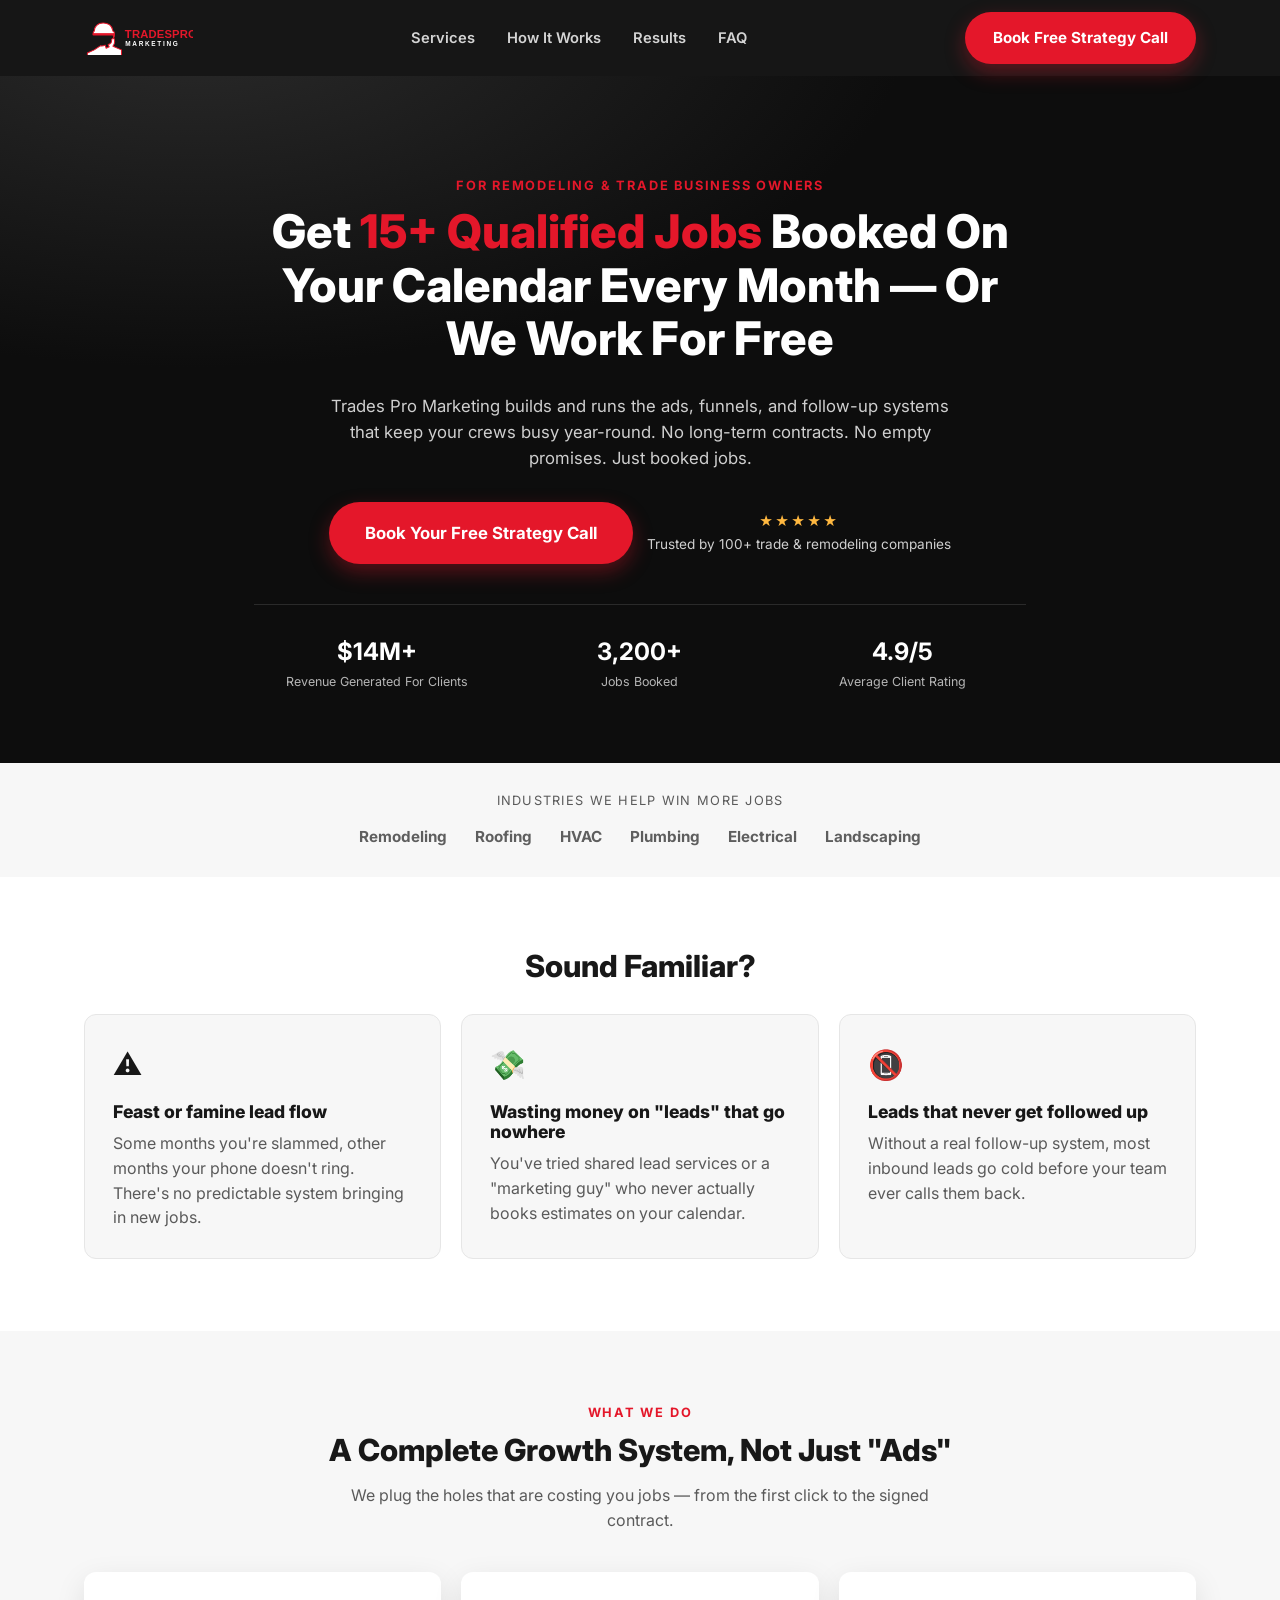
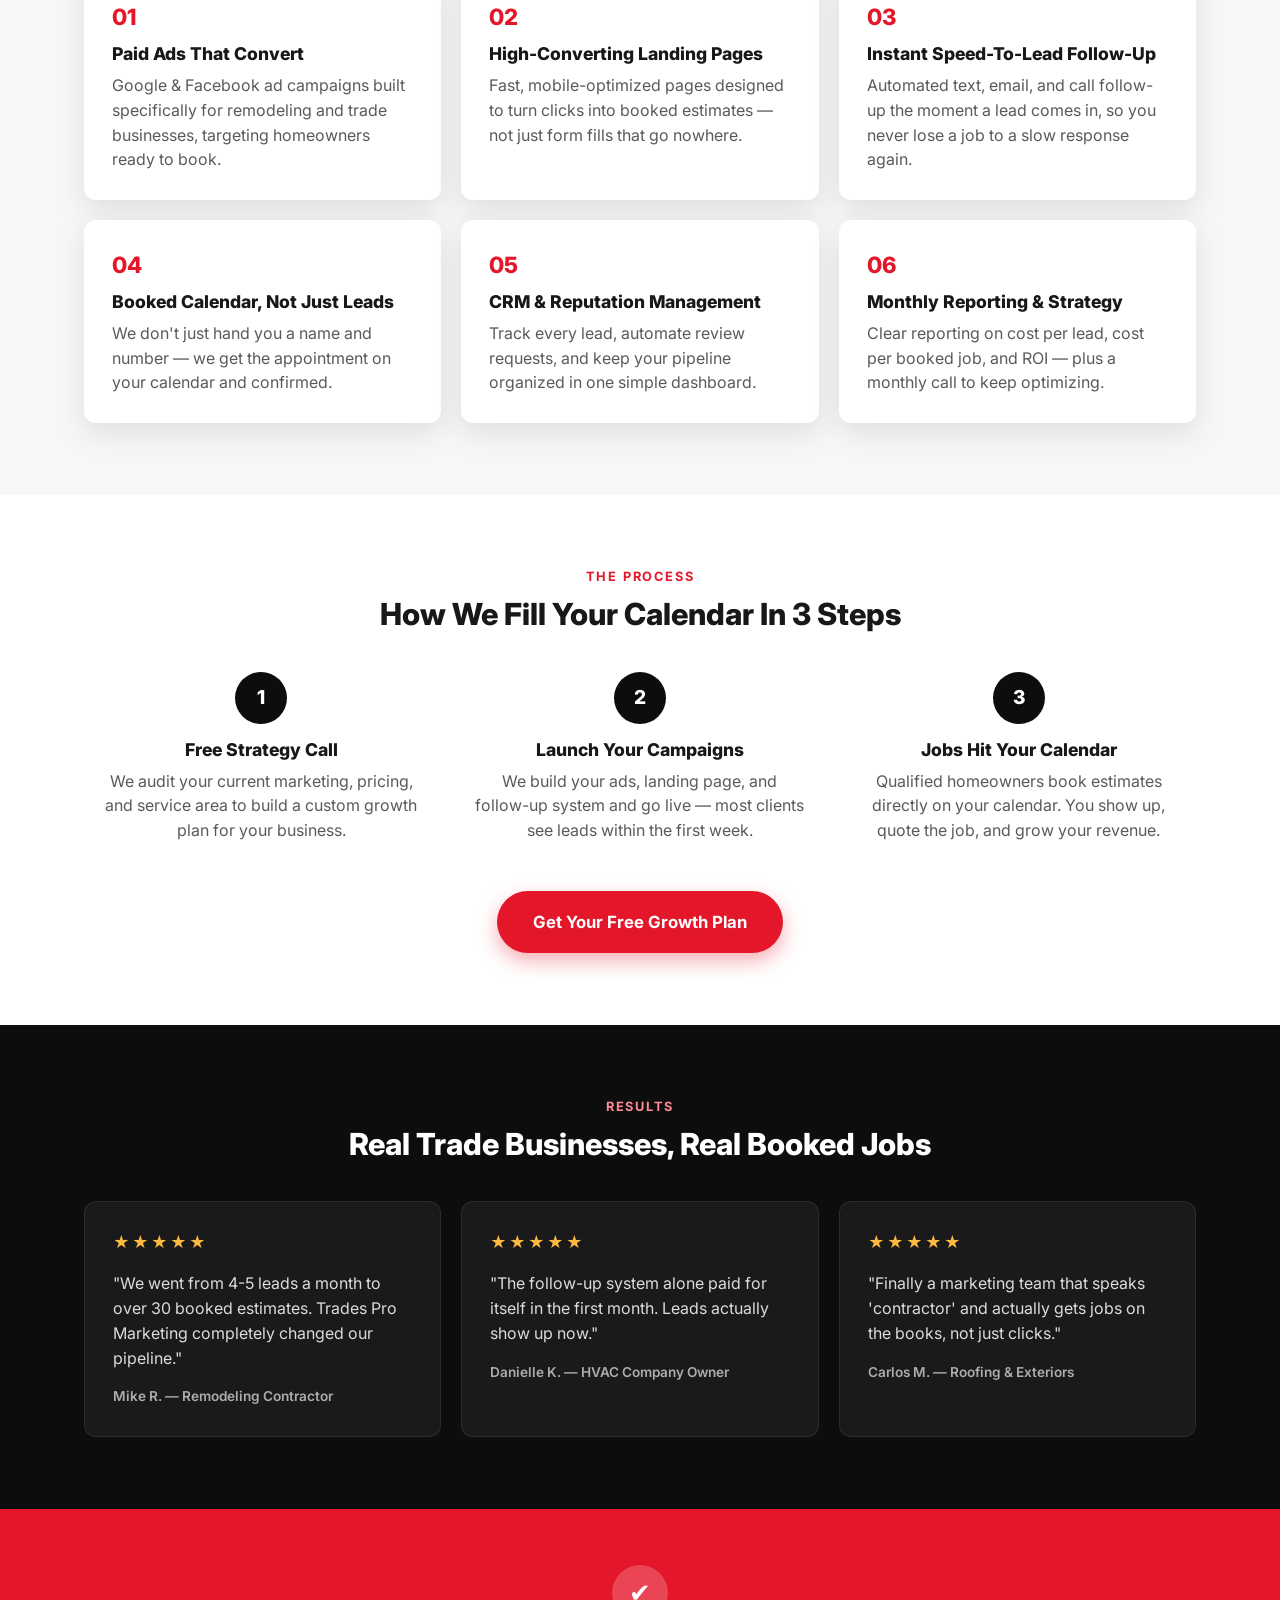
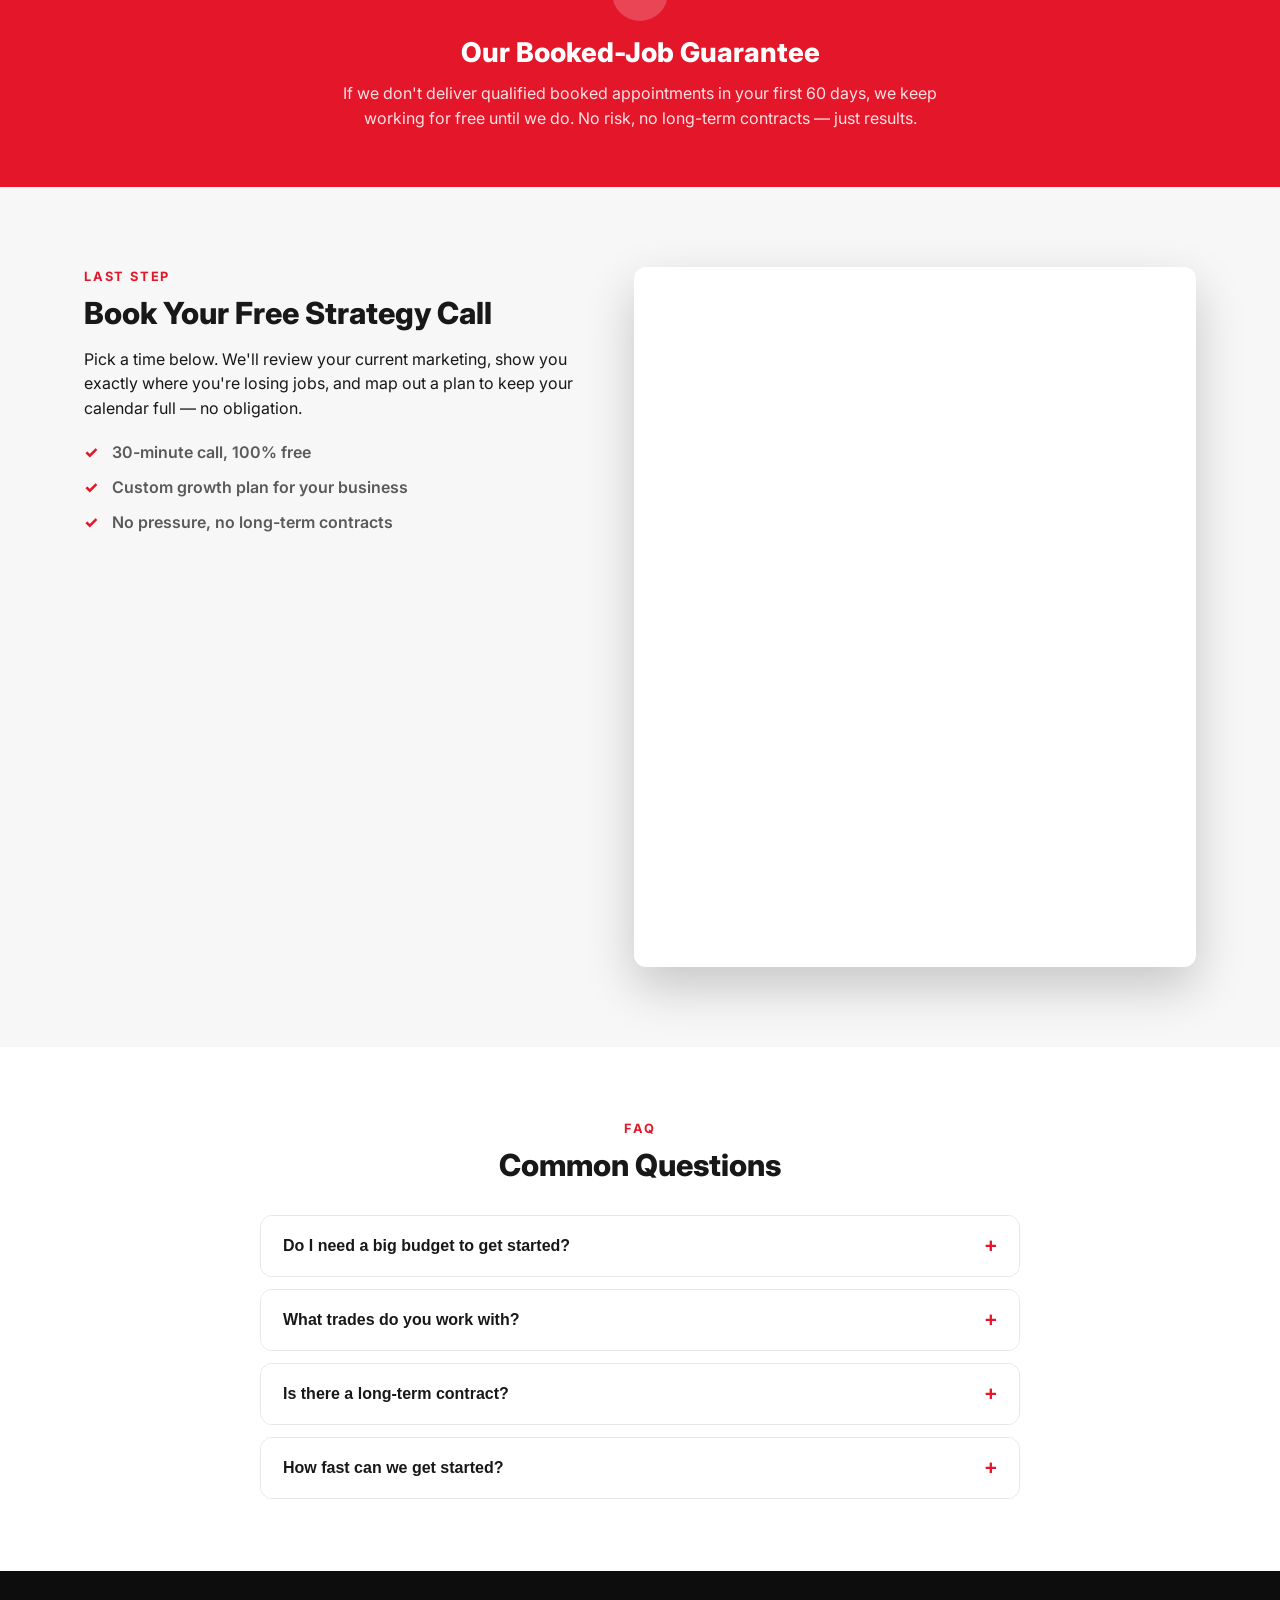
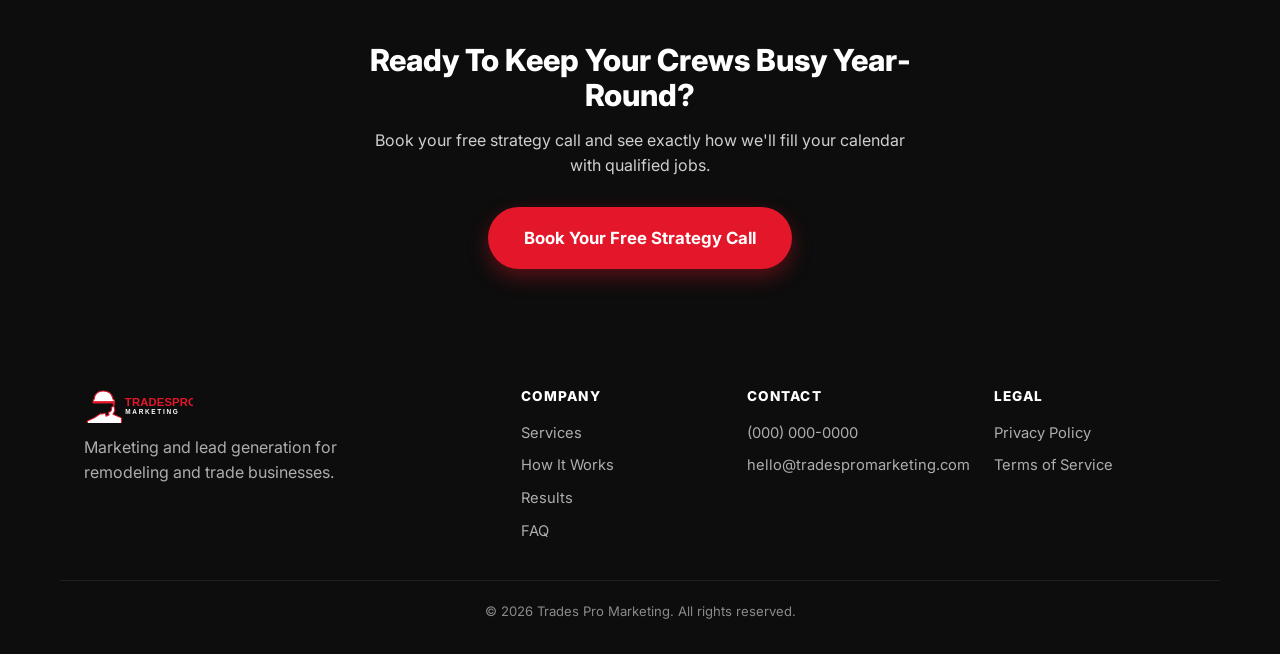
==== index.html @ f76da2d5 "Rebrand to red/black/white and wire up real GHL calendar - Recreate provided logo as SVG (dark + whi" ====
<!doctype html>
<html lang="en">
<head>
<meta charset="UTF-8">
<meta name="viewport" content="width=device-width, initial-scale=1.0">
<title>Trades Pro Marketing | Get More Booked Jobs For Your Trade Business</title>
<meta name="description" content="Trades Pro Marketing helps remodeling, HVAC, roofing, plumbing and electrical companies book more qualified jobs every month. Book your free strategy call today.">
<link rel="icon" href="assets/img/logo.svg">
<link rel="preconnect" href="https://fonts.googleapis.com">
<link href="https://fonts.googleapis.com/css2?family=Inter:wght@400;500;600;700;800&display=swap" rel="stylesheet">
<link rel="stylesheet" href="css/styles.css">
</head>
<body>

<!-- ============ HEADER ============ -->
<header class="site-header" id="siteHeader">
  <div class="container header-inner">
    <a href="#top" class="brand">
      <img src="assets/img/logo-white.svg" alt="Trades Pro Marketing" class="brand-logo" id="brandLogo">
    </a>
    <nav class="nav-desktop" aria-label="Primary">
      <a href="#services">Services</a>
      <a href="#process">How It Works</a>
      <a href="#results">Results</a>
      <a href="#faq">FAQ</a>
    </nav>
    <a href="#booking" class="btn btn-primary btn-header">Book Free Strategy Call</a>
    <button class="nav-toggle" id="navToggle" aria-label="Open menu" aria-expanded="false">
      <span></span><span></span><span></span>
    </button>
  </div>
  <nav class="nav-mobile" id="navMobile" aria-label="Mobile">
    <a href="#services">Services</a>
    <a href="#process">How It Works</a>
    <a href="#results">Results</a>
    <a href="#faq">FAQ</a>
    <a href="#booking" class="btn btn-primary">Book Free Strategy Call</a>
  </nav>
</header>

<!-- ============ HERO ============ -->
<section class="hero" id="top">
  <div class="container hero-inner">
    <p class="eyebrow">FOR REMODELING &amp; TRADE BUSINESS OWNERS</p>
    <h1>Get <span class="accent">15+ Qualified Jobs</span> Booked On Your Calendar Every Month — Or We Work For Free</h1>
    <p class="hero-sub">Trades Pro Marketing builds and runs the ads, funnels, and follow-up systems that keep your crews busy year-round. No long-term contracts. No empty promises. Just booked jobs.</p>
    <div class="hero-cta-row">
      <a href="#booking" class="btn btn-primary btn-lg">Book Your Free Strategy Call</a>
      <div class="hero-cta-note">
        <span class="stars">★★★★★</span>
        <span>Trusted by 100+ trade &amp; remodeling companies</span>
      </div>
    </div>
    <div class="hero-trust">
      <div class="trust-stat"><strong>$14M+</strong><span>Revenue Generated For Clients</span></div>
      <div class="trust-stat"><strong>3,200+</strong><span>Jobs Booked</span></div>
      <div class="trust-stat"><strong>4.9/5</strong><span>Average Client Rating</span></div>
    </div>
  </div>
</section>

<!-- ============ LOGO STRIP ============ -->
<section class="logo-strip">
  <div class="container">
    <p>Industries we help win more jobs</p>
    <div class="logo-strip-items">
      <span>Remodeling</span><span>Roofing</span><span>HVAC</span><span>Plumbing</span><span>Electrical</span><span>Landscaping</span>
    </div>
  </div>
</section>

<!-- ============ PROBLEM / AGITATION ============ -->
<section class="problem">
  <div class="container">
    <h2>Sound Familiar?</h2>
    <div class="problem-grid">
      <div class="problem-card">
        <div class="problem-icon">⚠️</div>
        <h3>Feast or famine lead flow</h3>
        <p>Some months you're slammed, other months your phone doesn't ring. There's no predictable system bringing in new jobs.</p>
      </div>
      <div class="problem-card">
        <div class="problem-icon">💸</div>
        <h3>Wasting money on "leads" that go nowhere</h3>
        <p>You've tried shared lead services or a "marketing guy" who never actually books estimates on your calendar.</p>
      </div>
      <div class="problem-card">
        <div class="problem-icon">📵</div>
        <h3>Leads that never get followed up</h3>
        <p>Without a real follow-up system, most inbound leads go cold before your team ever calls them back.</p>
      </div>
    </div>
  </div>
</section>

<!-- ============ OFFER / SERVICES ============ -->
<section class="services" id="services">
  <div class="container">
    <p class="eyebrow center">WHAT WE DO</p>
    <h2 class="center">A Complete Growth System, Not Just "Ads"</h2>
    <p class="section-sub center">We plug the holes that are costing you jobs — from the first click to the signed contract.</p>
    <div class="services-grid">
      <div class="service-card">
        <div class="service-num">01</div>
        <h3>Paid Ads That Convert</h3>
        <p>Google &amp; Facebook ad campaigns built specifically for remodeling and trade businesses, targeting homeowners ready to book.</p>
      </div>
      <div class="service-card">
        <div class="service-num">02</div>
        <h3>High-Converting Landing Pages</h3>
        <p>Fast, mobile-optimized pages designed to turn clicks into booked estimates — not just form fills that go nowhere.</p>
      </div>
      <div class="service-card">
        <div class="service-num">03</div>
        <h3>Instant Speed-To-Lead Follow-Up</h3>
        <p>Automated text, email, and call follow-up the moment a lead comes in, so you never lose a job to a slow response again.</p>
      </div>
      <div class="service-card">
        <div class="service-num">04</div>
        <h3>Booked Calendar, Not Just Leads</h3>
        <p>We don't just hand you a name and number — we get the appointment on your calendar and confirmed.</p>
      </div>
      <div class="service-card">
        <div class="service-num">05</div>
        <h3>CRM &amp; Reputation Management</h3>
        <p>Track every lead, automate review requests, and keep your pipeline organized in one simple dashboard.</p>
      </div>
      <div class="service-card">
        <div class="service-num">06</div>
        <h3>Monthly Reporting &amp; Strategy</h3>
        <p>Clear reporting on cost per lead, cost per booked job, and ROI — plus a monthly call to keep optimizing.</p>
      </div>
    </div>
  </div>
</section>

<!-- ============ HOW IT WORKS ============ -->
<section class="process" id="process">
  <div class="container">
    <p class="eyebrow center">THE PROCESS</p>
    <h2 class="center">How We Fill Your Calendar In 3 Steps</h2>
    <div class="process-grid">
      <div class="process-card">
        <div class="process-step">1</div>
        <h3>Free Strategy Call</h3>
        <p>We audit your current marketing, pricing, and service area to build a custom growth plan for your business.</p>
      </div>
      <div class="process-card">
        <div class="process-step">2</div>
        <h3>Launch Your Campaigns</h3>
        <p>We build your ads, landing page, and follow-up system and go live — most clients see leads within the first week.</p>
      </div>
      <div class="process-card">
        <div class="process-step">3</div>
        <h3>Jobs Hit Your Calendar</h3>
        <p>Qualified homeowners book estimates directly on your calendar. You show up, quote the job, and grow your revenue.</p>
      </div>
    </div>
    <div class="process-cta">
      <a href="#booking" class="btn btn-primary btn-lg">Get Your Free Growth Plan</a>
    </div>
  </div>
</section>

<!-- ============ RESULTS / TESTIMONIALS ============ -->
<section class="results" id="results">
  <div class="container">
    <p class="eyebrow center light">RESULTS</p>
    <h2 class="center light">Real Trade Businesses, Real Booked Jobs</h2>
    <div class="results-grid">
      <div class="testimonial-card">
        <p class="stars">★★★★★</p>
        <p class="testimonial-quote">"We went from 4-5 leads a month to over 30 booked estimates. Trades Pro Marketing completely changed our pipeline."</p>
        <p class="testimonial-name">Mike R. — Remodeling Contractor</p>
      </div>
      <div class="testimonial-card">
        <p class="stars">★★★★★</p>
        <p class="testimonial-quote">"The follow-up system alone paid for itself in the first month. Leads actually show up now."</p>
        <p class="testimonial-name">Danielle K. — HVAC Company Owner</p>
      </div>
      <div class="testimonial-card">
        <p class="stars">★★★★★</p>
        <p class="testimonial-quote">"Finally a marketing team that speaks 'contractor' and actually gets jobs on the books, not just clicks."</p>
        <p class="testimonial-name">Carlos M. — Roofing &amp; Exteriors</p>
      </div>
    </div>
  </div>
</section>

<!-- ============ GUARANTEE ============ -->
<section class="guarantee">
  <div class="container guarantee-inner">
    <div class="guarantee-badge">✔</div>
    <h2>Our Booked-Job Guarantee</h2>
    <p>If we don't deliver qualified booked appointments in your first 60 days, we keep working for free until we do. No risk, no long-term contracts — just results.</p>
  </div>
</section>

<!-- ============ CALENDAR / BOOKING ============ -->
<section class="booking" id="booking">
  <div class="container booking-inner">
    <div class="booking-copy">
      <p class="eyebrow">LAST STEP</p>
      <h2>Book Your Free Strategy Call</h2>
      <p>Pick a time below. We'll review your current marketing, show you exactly where you're losing jobs, and map out a plan to keep your calendar full — no obligation.</p>
      <ul class="booking-list">
        <li>30-minute call, 100% free</li>
        <li>Custom growth plan for your business</li>
        <li>No pressure, no long-term contracts</li>
      </ul>
    </div>
    <div class="booking-widget">
      <iframe
        src="https://api.leadconnectorhq.com/widget/bookings/test-test-personal-calendar-0xxmpurse-fb0febbb-a2e2-4578-84ce-3a34a0b51e4eh7ypkq"
        style="width:100%;height:100%;min-height:700px;border:none;overflow:hidden"
        scrolling="no"
        id="ghl-calendar"
        title="Book your free strategy call"></iframe>
    </div>
  </div>
</section>

<!-- ============ FAQ ============ -->
<section class="faq" id="faq">
  <div class="container">
    <p class="eyebrow center">FAQ</p>
    <h2 class="center">Common Questions</h2>
    <div class="faq-list">
      <div class="faq-item">
        <button class="faq-question">Do I need a big budget to get started? <span class="faq-icon">+</span></button>
        <div class="faq-answer"><p>No. We build a plan around what makes sense for your service area and goals — most clients start seeing leads within the first 1-2 weeks of launch.</p></div>
      </div>
      <div class="faq-item">
        <button class="faq-question">What trades do you work with? <span class="faq-icon">+</span></button>
        <div class="faq-answer"><p>Remodeling, roofing, HVAC, plumbing, electrical, and other home service businesses that rely on booked estimates to grow.</p></div>
      </div>
      <div class="faq-item">
        <button class="faq-question">Is there a long-term contract? <span class="faq-icon">+</span></button>
        <div class="faq-answer"><p>No. We earn your business every month with results, not a contract that locks you in.</p></div>
      </div>
      <div class="faq-item">
        <button class="faq-question">How fast can we get started? <span class="faq-icon">+</span></button>
        <div class="faq-answer"><p>After your free strategy call, most campaigns are built and live within 5-7 business days.</p></div>
      </div>
    </div>
  </div>
</section>

<!-- ============ FINAL CTA ============ -->
<section class="final-cta">
  <div class="container final-cta-inner">
    <h2>Ready To Keep Your Crews Busy Year-Round?</h2>
    <p>Book your free strategy call and see exactly how we'll fill your calendar with qualified jobs.</p>
    <a href="#booking" class="btn btn-primary btn-lg">Book Your Free Strategy Call</a>
  </div>
</section>

<!-- ============ FOOTER ============ -->
<footer class="site-footer">
  <div class="container footer-inner">
    <div class="footer-brand">
      <img src="assets/img/logo-white.svg" alt="Trades Pro Marketing" class="brand-logo brand-logo-footer">
      <p>Marketing and lead generation for remodeling and trade businesses.</p>
    </div>
    <div class="footer-links">
      <div>
        <h4>Company</h4>
        <a href="#services">Services</a>
        <a href="#process">How It Works</a>
        <a href="#results">Results</a>
        <a href="#faq">FAQ</a>
      </div>
      <div>
        <h4>Contact</h4>
        <a href="tel:+10000000000">(000) 000-0000</a>
        <a href="mailto:hello@tradespromarketing.com">hello@tradespromarketing.com</a>
      </div>
      <div>
        <h4>Legal</h4>
        <a href="#">Privacy Policy</a>
        <a href="#">Terms of Service</a>
      </div>
    </div>
  </div>
  <div class="container footer-bottom">
    <p>&copy; <span id="year"></span> Trades Pro Marketing. All rights reserved.</p>
  </div>
</footer>

<a href="#booking" class="sticky-cta">Book Free Strategy Call</a>

<script src="https://link.msgsndr.com/js/form_embed.js"></script>
<script src="js/main.js"></script>
</body>
</html>
---- css/styles.css ----
/* ===== Trades Pro Marketing — Landing Page Styles ===== */
:root{
  --navy-900:#0d0d0d;
  --navy-800:#1a1a1a;
  --navy-700:#2b2b2b;
  --orange:#e4172a;
  --orange-dark:#b8121f;
  --ink:#181818;
  --gray-600:#5a5a5a;
  --gray-200:#e6e6e6;
  --bg-light:#f7f7f7;
  --white:#ffffff;
  --radius:12px;
  --shadow:0 10px 30px rgba(0,0,0,.10);
  --shadow-lg:0 20px 50px rgba(0,0,0,.20);
  --max-w:1160px;
}

*,*::before,*::after{box-sizing:border-box;}
html{scroll-behavior:smooth;}
body{
  margin:0;
  font-family:'Inter',-apple-system,BlinkMacSystemFont,'Segoe UI',sans-serif;
  color:var(--ink);
  background:var(--white);
  line-height:1.55;
}
img{max-width:100%;display:block;}
a{color:inherit;text-decoration:none;}
h1,h2,h3,h4{margin:0 0 .5em;font-weight:800;line-height:1.15;}
p{margin:0 0 1em;}
ul{margin:0;padding:0;list-style:none;}
.container{max-width:var(--max-w);margin:0 auto;padding:0 24px;}

.eyebrow{
  color:var(--orange);
  font-weight:700;
  font-size:.8rem;
  letter-spacing:.14em;
  text-transform:uppercase;
  margin-bottom:.75em;
}
.eyebrow.light{color:#ff8a95;}
.center{text-align:center;}
.section-sub{color:var(--gray-600);max-width:620px;margin:0 auto 2.5em;}
.section-sub.center{margin-left:auto;margin-right:auto;}

/* Buttons */
.btn{
  display:inline-block;
  padding:14px 28px;
  border-radius:999px;
  font-weight:700;
  font-size:.95rem;
  transition:transform .15s ease, box-shadow .15s ease, background .15s ease;
  border:none;
  cursor:pointer;
}
.btn-primary{
  background:var(--orange);
  color:var(--white);
  box-shadow:0 8px 20px rgba(228,23,42,.35);
}
.btn-primary:hover{background:var(--orange-dark);transform:translateY(-2px);}
.btn-lg{padding:18px 36px;font-size:1.05rem;}
.btn-header{display:none;}

/* Header */
.site-header{
  position:sticky;top:0;z-index:50;
  background:rgba(13,13,13,.96);
  backdrop-filter:blur(6px);
}
.header-inner{
  display:flex;align-items:center;justify-content:space-between;
  height:76px;
}
.brand-logo{height:34px;width:auto;}
.nav-desktop{display:none;gap:32px;}
.nav-desktop a{color:#d4d4d4;font-weight:600;font-size:.92rem;}
.nav-desktop a:hover{color:var(--white);}
.nav-toggle{
  display:flex;flex-direction:column;justify-content:center;gap:5px;
  width:34px;height:34px;background:none;border:none;cursor:pointer;padding:0;
}
.nav-toggle span{display:block;height:2px;background:#fff;border-radius:2px;}
.nav-mobile{
  display:none;flex-direction:column;gap:4px;
  background:var(--navy-900);
  padding:8px 24px 20px;
}
.nav-mobile.open{display:flex;}
.nav-mobile a{padding:12px 0;color:#d4d4d4;font-weight:600;border-bottom:1px solid rgba(255,255,255,.08);}
.nav-mobile .btn{margin-top:12px;text-align:center;}

@media(min-width:900px){
  .nav-desktop{display:flex;}
  .btn-header{display:inline-block;}
  .nav-toggle{display:none;}
  .nav-mobile{display:none !important;}
}

/* Hero */
.hero{
  background:radial-gradient(1200px 600px at 15% -10%, var(--navy-700), var(--navy-900) 60%);
  color:var(--white);
  padding:72px 0 56px;
  text-align:center;
}
.hero-inner{max-width:820px;margin:0 auto;}
.hero .eyebrow{justify-content:center;}
.hero h1{font-size:2.1rem;margin-bottom:.6em;}
.hero h1 .accent{color:var(--orange);}
.hero-sub{color:#cfcfcf;font-size:1.05rem;max-width:640px;margin:0 auto 1.8em;}
.hero-cta-row{display:flex;flex-direction:column;align-items:center;gap:14px;margin-bottom:2.5em;}
.hero-cta-note{display:flex;flex-direction:column;align-items:center;gap:2px;color:#cfcfcf;font-size:.85rem;}
.stars{color:#ffb840;letter-spacing:2px;}
.hero-trust{
  display:grid;grid-template-columns:repeat(3,1fr);gap:16px;
  border-top:1px solid rgba(255,255,255,.12);
  padding-top:28px;
}
.trust-stat{display:flex;flex-direction:column;gap:2px;}
.trust-stat strong{font-size:1.5rem;color:var(--white);}
.trust-stat span{color:#b5b5b5;font-size:.78rem;}

@media(min-width:700px){
  .hero{padding:100px 0 72px;}
  .hero h1{font-size:2.9rem;}
  .hero-cta-row{flex-direction:row;justify-content:center;}
}

/* Logo strip */
.logo-strip{background:var(--bg-light);padding:28px 0;text-align:center;}
.logo-strip p{color:var(--gray-600);font-size:.8rem;text-transform:uppercase;letter-spacing:.1em;margin-bottom:14px;}
.logo-strip-items{display:flex;flex-wrap:wrap;justify-content:center;gap:14px 28px;}
.logo-strip-items span{font-weight:700;color:var(--navy-700);opacity:.75;font-size:.95rem;}

/* Problem */
.problem{padding:72px 0;}
.problem h2{text-align:center;font-size:1.9rem;margin-bottom:1em;}
.problem-grid{display:grid;gap:20px;grid-template-columns:1fr;}
.problem-card{
  background:var(--bg-light);
  border-radius:var(--radius);
  padding:28px;
  border:1px solid var(--gray-200);
}
.problem-icon{font-size:1.8rem;margin-bottom:.5em;}
.problem-card h3{font-size:1.1rem;}
.problem-card p{color:var(--gray-600);margin:0;}
@media(min-width:800px){.problem-grid{grid-template-columns:repeat(3,1fr);}}

/* Services */
.services{padding:72px 0;background:var(--bg-light);}
.services h2{font-size:1.9rem;}
.services-grid{display:grid;gap:20px;grid-template-columns:1fr;margin-top:2em;}
.service-card{
  background:var(--white);
  border-radius:var(--radius);
  padding:28px;
  box-shadow:var(--shadow);
}
.service-num{color:var(--orange);font-weight:800;font-size:1.4rem;margin-bottom:.4em;}
.service-card h3{font-size:1.1rem;}
.service-card p{color:var(--gray-600);margin:0;}
@media(min-width:700px){.services-grid{grid-template-columns:repeat(2,1fr);}}
@media(min-width:1000px){.services-grid{grid-template-columns:repeat(3,1fr);}}

/* Process */
.process{padding:72px 0;}
.process h2{font-size:1.9rem;}
.process-grid{display:grid;gap:24px;grid-template-columns:1fr;margin-top:2.5em;}
.process-card{text-align:center;padding:0 12px;}
.process-step{
  width:52px;height:52px;border-radius:50%;
  background:var(--navy-900);color:var(--white);
  display:flex;align-items:center;justify-content:center;
  font-weight:800;font-size:1.2rem;margin:0 auto 16px;
}
.process-card h3{font-size:1.1rem;}
.process-card p{color:var(--gray-600);}
.process-cta{text-align:center;margin-top:2em;}
@media(min-width:800px){.process-grid{grid-template-columns:repeat(3,1fr);}}

/* Results */
.results{padding:72px 0;background:var(--navy-900);color:var(--white);}
.results h2{font-size:1.9rem;}
.results-grid{display:grid;gap:20px;grid-template-columns:1fr;margin-top:2.5em;}
.testimonial-card{
  background:var(--navy-800);
  border-radius:var(--radius);
  padding:28px;
  border:1px solid rgba(255,255,255,.08);
}
.testimonial-quote{color:#dcdcdc;font-size:1rem;}
.testimonial-name{color:#adadad;font-size:.85rem;font-weight:600;margin:0;}
@media(min-width:900px){.results-grid{grid-template-columns:repeat(3,1fr);}}

/* Guarantee */
.guarantee{background:var(--orange);color:var(--white);padding:56px 0;}
.guarantee-inner{max-width:680px;margin:0 auto;text-align:center;}
.guarantee-badge{
  width:56px;height:56px;border-radius:50%;
  background:rgba(255,255,255,.2);
  display:flex;align-items:center;justify-content:center;
  font-size:1.6rem;margin:0 auto 16px;
}
.guarantee h2{font-size:1.7rem;}
.guarantee p{margin:0;color:#ffe0e2;}

/* Booking */
.booking{padding:80px 0;background:var(--bg-light);}
.booking-inner{display:grid;gap:40px;grid-template-columns:1fr;align-items:start;}
.booking-copy h2{font-size:1.9rem;}
.booking-list{display:flex;flex-direction:column;gap:10px;margin-top:1.2em;}
.booking-list li{
  padding-left:28px;position:relative;color:var(--gray-600);font-weight:600;
}
.booking-list li::before{
  content:"✓";position:absolute;left:0;color:var(--orange);font-weight:800;
}
.booking-widget{
  background:var(--white);
  border-radius:var(--radius);
  box-shadow:var(--shadow-lg);
  min-height:700px;
  overflow:hidden;
}
.booking-widget iframe{display:block;}
@media(min-width:900px){.booking-inner{grid-template-columns:1fr 1.1fr;}}

/* FAQ */
.faq{padding:72px 0;}
.faq h2{font-size:1.9rem;}
.faq-list{max-width:760px;margin:2em auto 0;display:flex;flex-direction:column;gap:12px;}
.faq-item{border:1px solid var(--gray-200);border-radius:var(--radius);overflow:hidden;}
.faq-question{
  width:100%;text-align:left;background:var(--white);border:none;
  padding:18px 22px;font-weight:700;font-size:1rem;cursor:pointer;
  display:flex;justify-content:space-between;align-items:center;color:var(--ink);
}
.faq-icon{color:var(--orange);font-size:1.3rem;transition:transform .2s ease;}
.faq-item.open .faq-icon{transform:rotate(45deg);}
.faq-answer{max-height:0;overflow:hidden;transition:max-height .25s ease;padding:0 22px;}
.faq-answer p{color:var(--gray-600);padding-bottom:18px;margin:0;}
.faq-item.open .faq-answer{max-height:240px;}

/* Final CTA */
.final-cta{background:var(--navy-900);color:var(--white);padding:72px 0;text-align:center;}
.final-cta-inner{max-width:600px;margin:0 auto;}
.final-cta h2{font-size:1.9rem;}
.final-cta p{color:#cfcfcf;margin-bottom:1.8em;}

/* Footer */
.site-footer{background:var(--navy-900);color:#adadad;padding:48px 0 0;}
.footer-inner{display:grid;gap:32px;grid-template-columns:1fr;padding-bottom:32px;border-bottom:1px solid rgba(255,255,255,.08);}
.footer-brand p{color:#adadad;max-width:280px;margin-top:12px;}
.footer-links{display:grid;gap:24px;grid-template-columns:repeat(3,1fr);}
.footer-links h4{color:var(--white);font-size:.85rem;text-transform:uppercase;letter-spacing:.08em;margin-bottom:12px;}
.footer-links a{display:block;color:#adadad;padding:5px 0;font-size:.92rem;}
.footer-links a:hover{color:var(--white);}
.footer-bottom{padding:20px 0;text-align:center;font-size:.82rem;color:#8a8a8a;}
@media(min-width:800px){.footer-inner{grid-template-columns:1.2fr 2fr;}}

/* Sticky mobile CTA */
.sticky-cta{
  position:fixed;left:16px;right:16px;bottom:16px;z-index:60;
  background:var(--orange);color:var(--white);
  text-align:center;padding:15px;border-radius:999px;
  font-weight:700;box-shadow:0 10px 25px rgba(0,0,0,.25);
}
@media(min-width:900px){.sticky-cta{display:none;}}
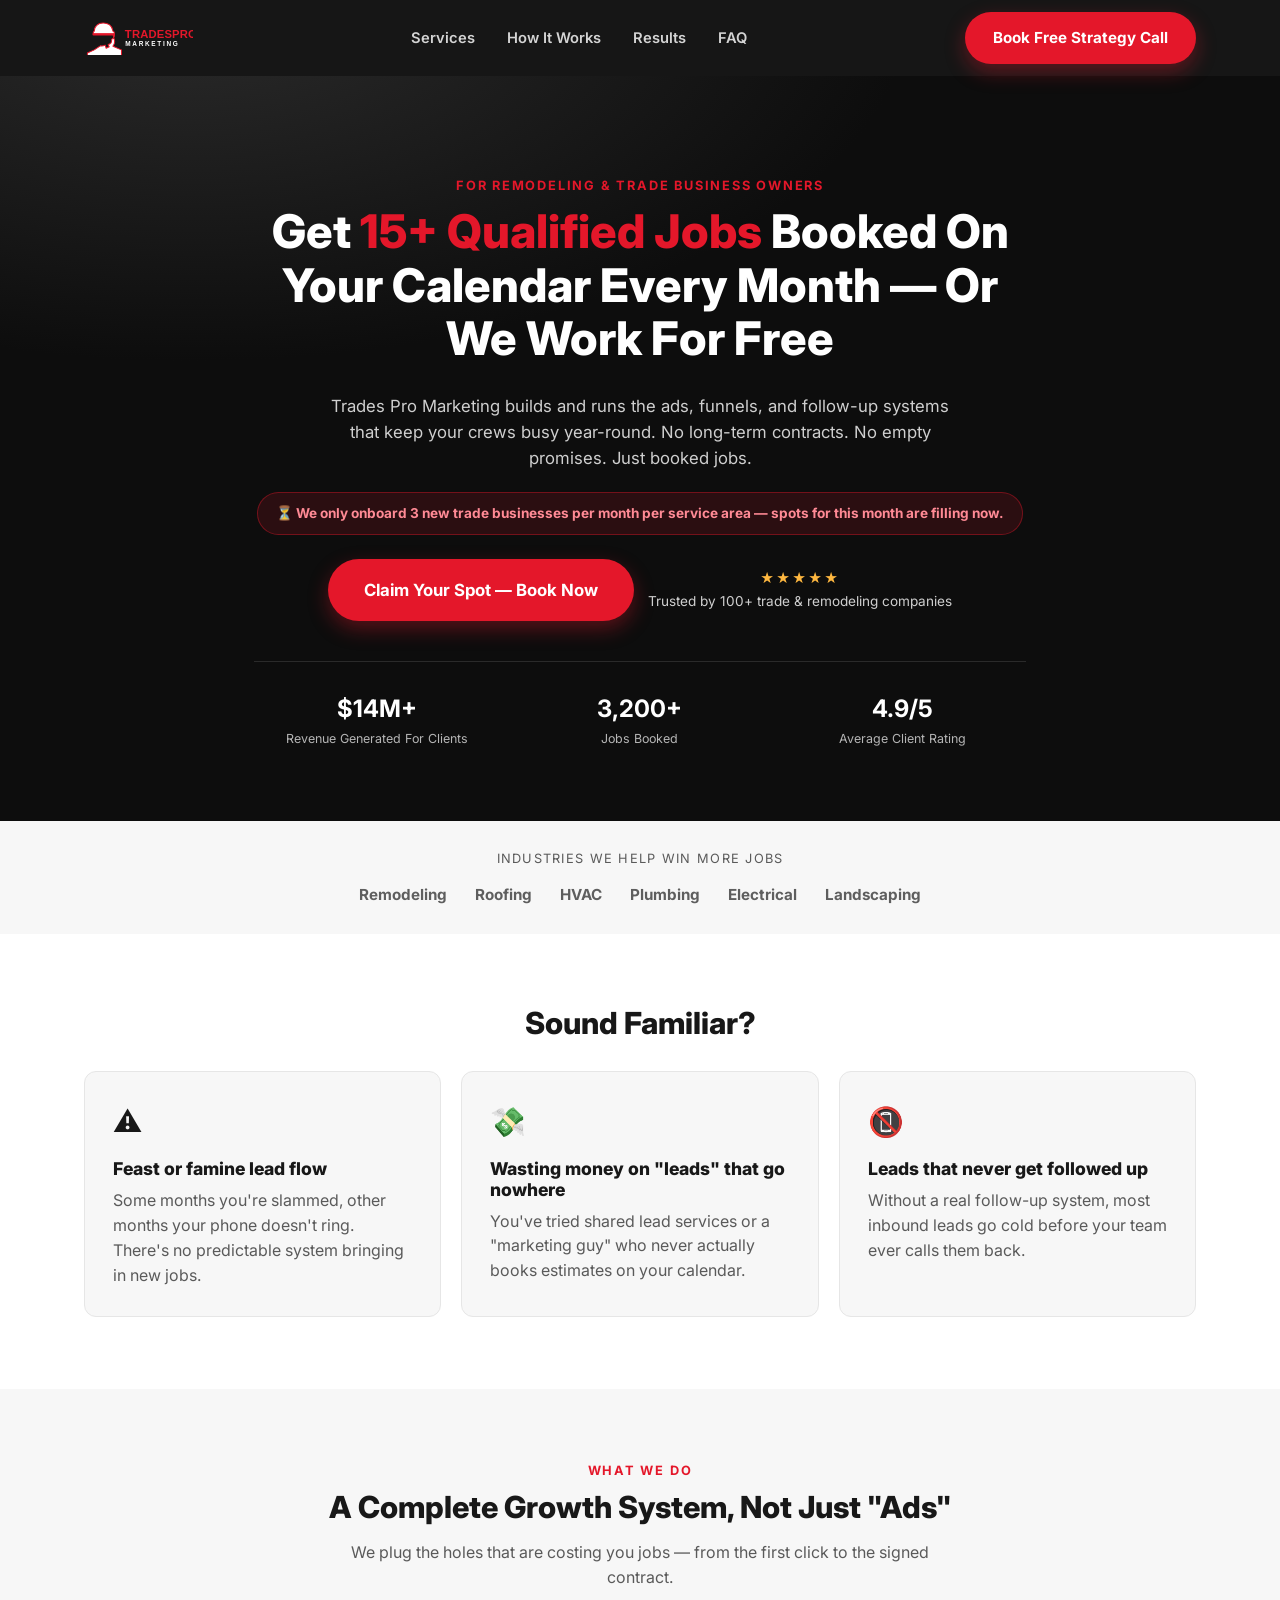
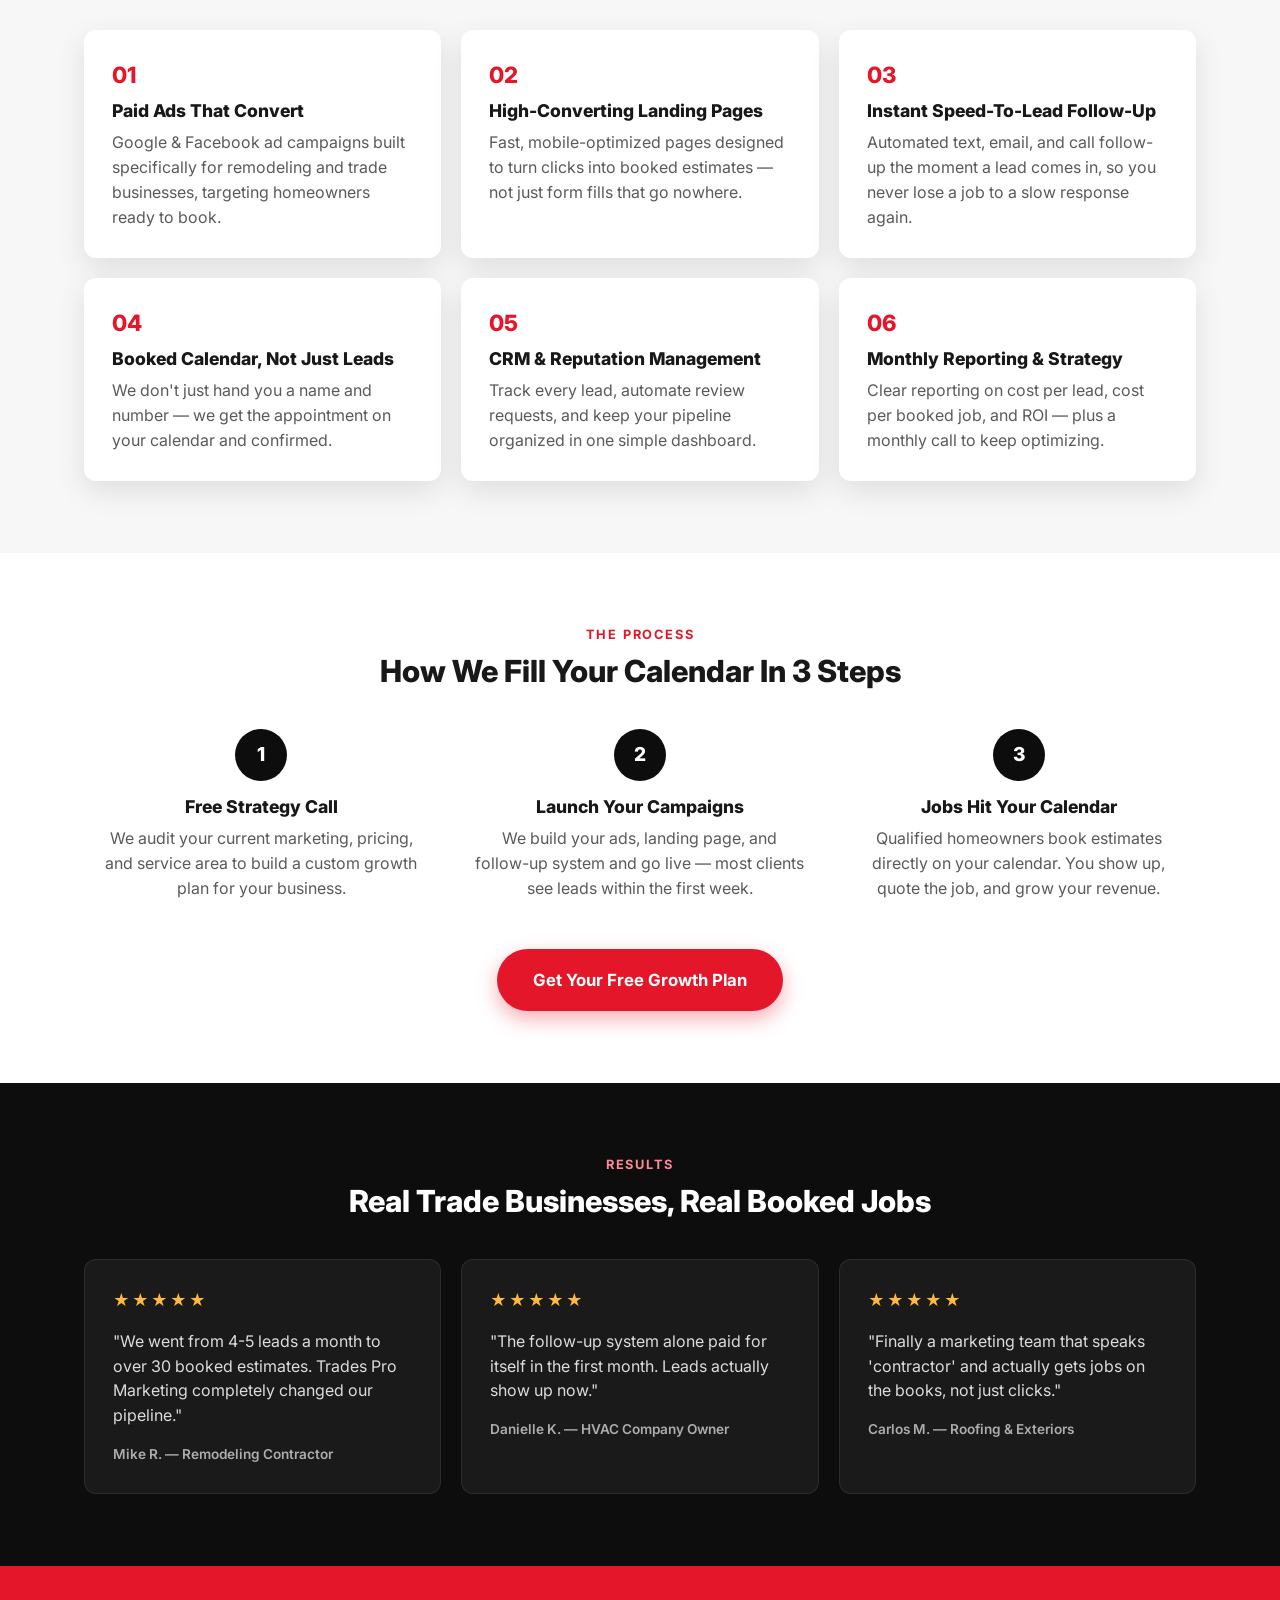
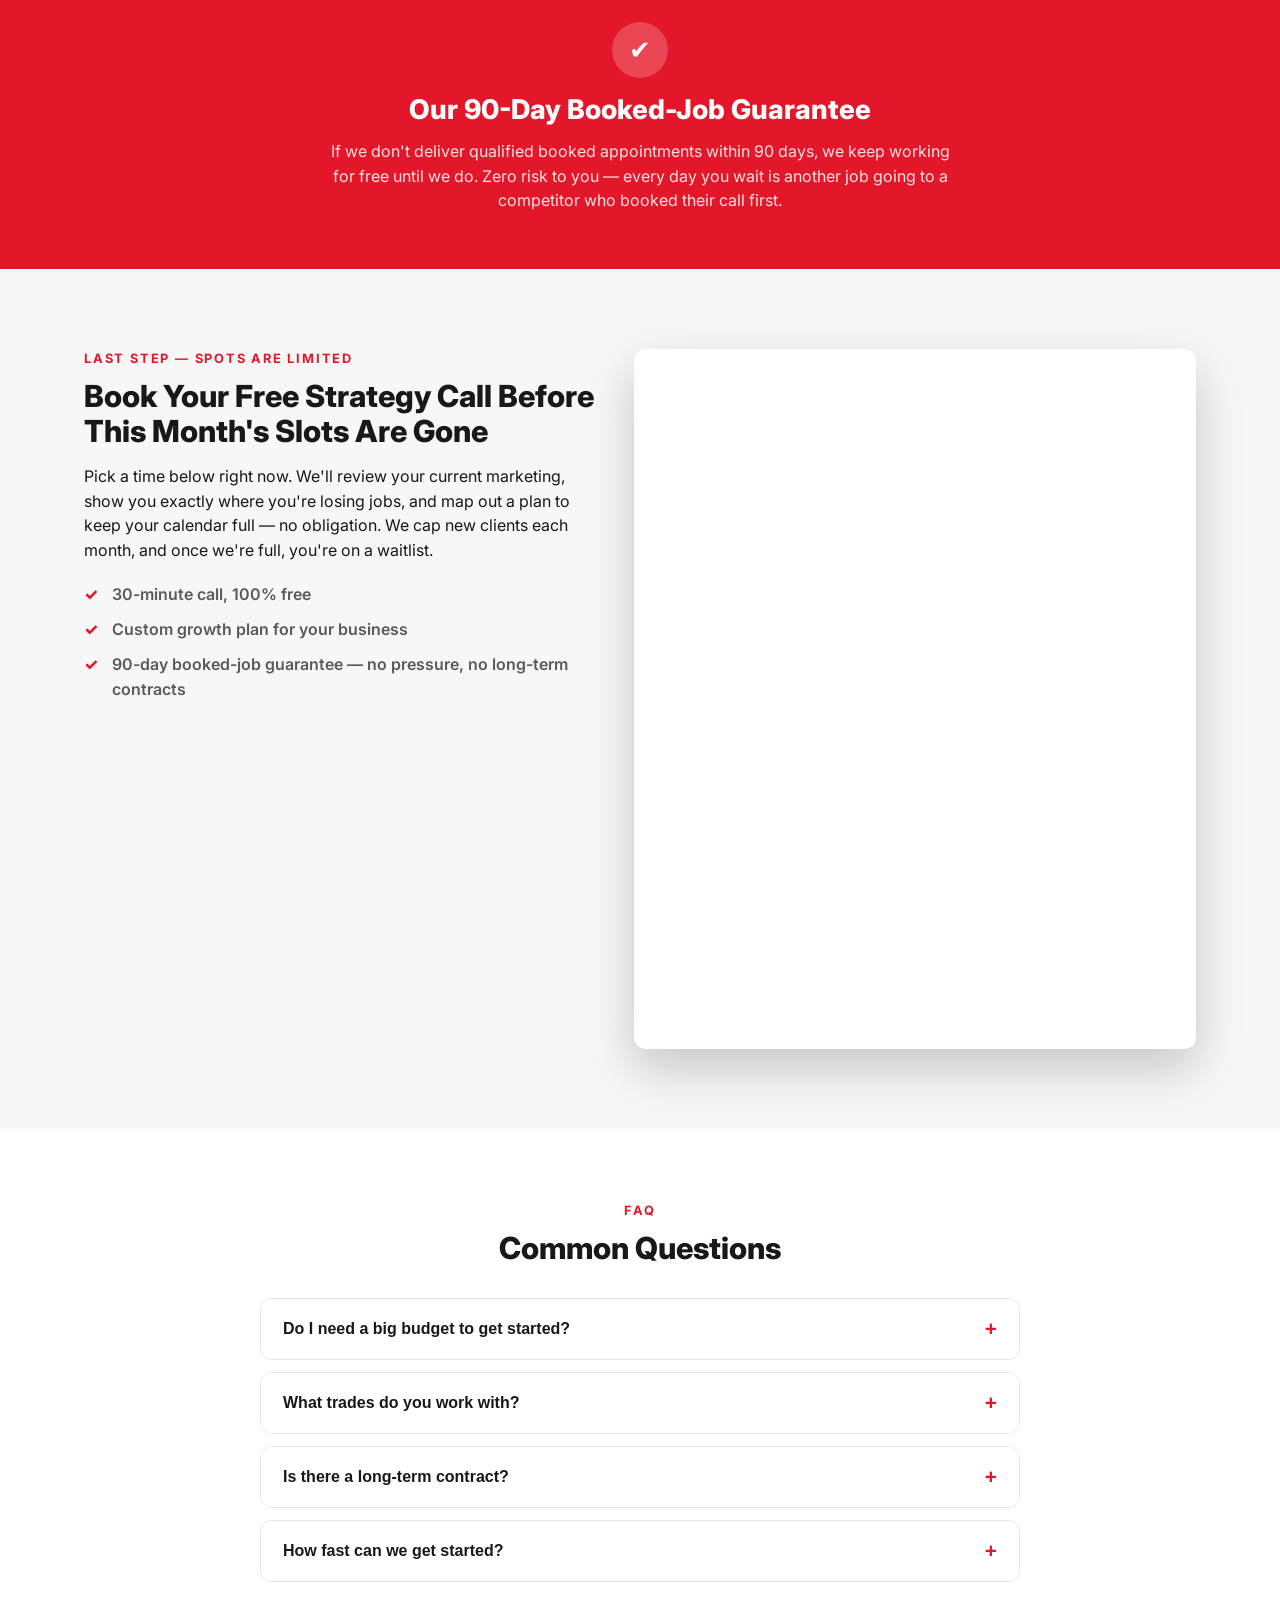
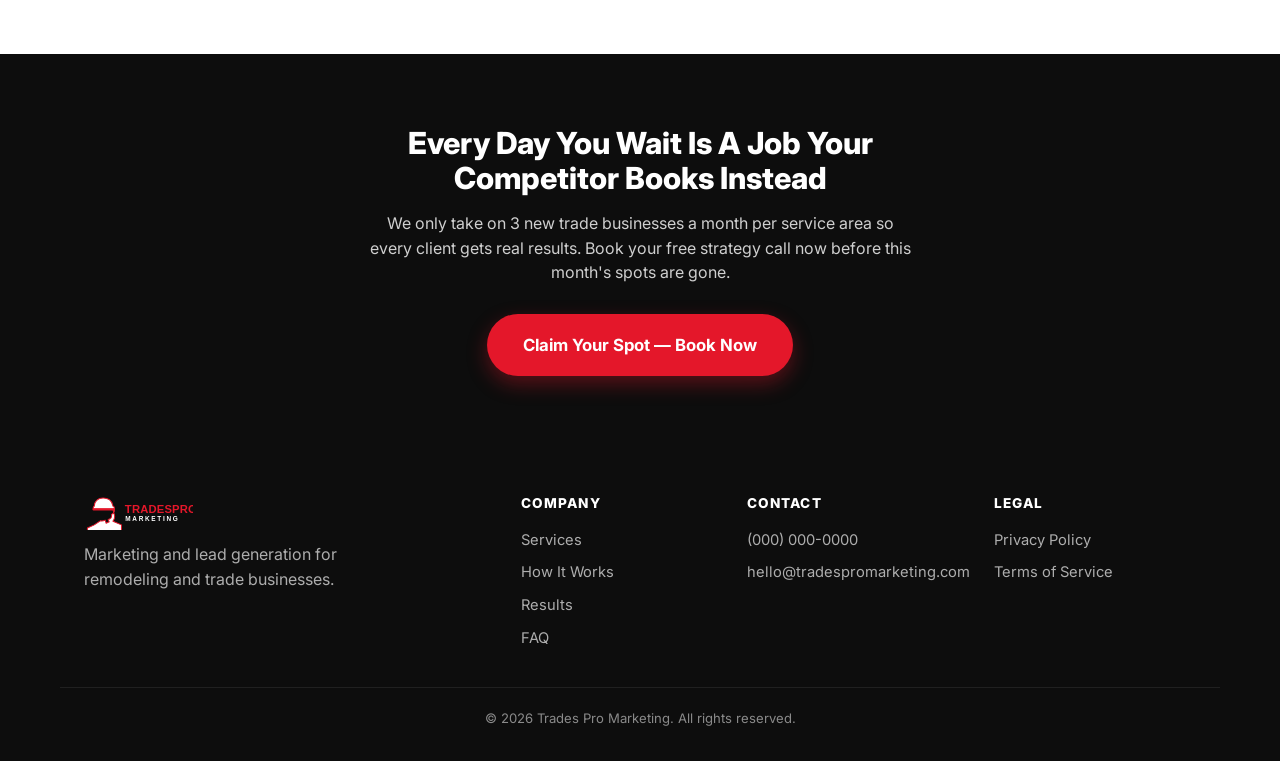
==== commit 08811815: "Bump guarantee to 90 days and add urgency/scarcity copy - Guarantee section now promises 90 days ins" ====
--- a/index.html
+++ b/index.html
@@ -44,8 +44,9 @@
     <p class="eyebrow">FOR REMODELING &amp; TRADE BUSINESS OWNERS</p>
     <h1>Get <span class="accent">15+ Qualified Jobs</span> Booked On Your Calendar Every Month — Or We Work For Free</h1>
     <p class="hero-sub">Trades Pro Marketing builds and runs the ads, funnels, and follow-up systems that keep your crews busy year-round. No long-term contracts. No empty promises. Just booked jobs.</p>
+    <div class="urgency-flag">⏳ We only onboard 3 new trade businesses per month per service area — spots for this month are filling now.</div>
     <div class="hero-cta-row">
-      <a href="#booking" class="btn btn-primary btn-lg">Book Your Free Strategy Call</a>
+      <a href="#booking" class="btn btn-primary btn-lg">Claim Your Spot — Book Now</a>
       <div class="hero-cta-note">
         <span class="stars">★★★★★</span>
         <span>Trusted by 100+ trade &amp; remodeling companies</span>
@@ -191,8 +192,8 @@
 <section class="guarantee">
   <div class="container guarantee-inner">
     <div class="guarantee-badge">✔</div>
-    <h2>Our Booked-Job Guarantee</h2>
-    <p>If we don't deliver qualified booked appointments in your first 60 days, we keep working for free until we do. No risk, no long-term contracts — just results.</p>
+    <h2>Our 90-Day Booked-Job Guarantee</h2>
+    <p>If we don't deliver qualified booked appointments within 90 days, we keep working for free until we do. Zero risk to you — every day you wait is another job going to a competitor who booked their call first.</p>
   </div>
 </section>
 
@@ -200,13 +201,13 @@
 <section class="booking" id="booking">
   <div class="container booking-inner">
     <div class="booking-copy">
-      <p class="eyebrow">LAST STEP</p>
-      <h2>Book Your Free Strategy Call</h2>
-      <p>Pick a time below. We'll review your current marketing, show you exactly where you're losing jobs, and map out a plan to keep your calendar full — no obligation.</p>
+      <p class="eyebrow">LAST STEP — SPOTS ARE LIMITED</p>
+      <h2>Book Your Free Strategy Call Before This Month's Slots Are Gone</h2>
+      <p>Pick a time below right now. We'll review your current marketing, show you exactly where you're losing jobs, and map out a plan to keep your calendar full — no obligation. We cap new clients each month, and once we're full, you're on a waitlist.</p>
       <ul class="booking-list">
         <li>30-minute call, 100% free</li>
         <li>Custom growth plan for your business</li>
-        <li>No pressure, no long-term contracts</li>
+        <li>90-day booked-job guarantee — no pressure, no long-term contracts</li>
       </ul>
     </div>
     <div class="booking-widget">
@@ -249,9 +250,9 @@
 <!-- ============ FINAL CTA ============ -->
 <section class="final-cta">
   <div class="container final-cta-inner">
-    <h2>Ready To Keep Your Crews Busy Year-Round?</h2>
-    <p>Book your free strategy call and see exactly how we'll fill your calendar with qualified jobs.</p>
-    <a href="#booking" class="btn btn-primary btn-lg">Book Your Free Strategy Call</a>
+    <h2>Every Day You Wait Is A Job Your Competitor Books Instead</h2>
+    <p>We only take on 3 new trade businesses a month per service area so every client gets real results. Book your free strategy call now before this month's spots are gone.</p>
+    <a href="#booking" class="btn btn-primary btn-lg">Claim Your Spot — Book Now</a>
   </div>
 </section>
 
--- a/css/styles.css
+++ b/css/styles.css
@@ -111,7 +111,18 @@
 .hero .eyebrow{justify-content:center;}
 .hero h1{font-size:2.1rem;margin-bottom:.6em;}
 .hero h1 .accent{color:var(--orange);}
-.hero-sub{color:#cfcfcf;font-size:1.05rem;max-width:640px;margin:0 auto 1.8em;}
+.hero-sub{color:#cfcfcf;font-size:1.05rem;max-width:640px;margin:0 auto 1.2em;}
+.urgency-flag{
+  display:inline-block;
+  background:rgba(228,23,42,.14);
+  border:1px solid rgba(228,23,42,.4);
+  color:#ff8a95;
+  font-weight:700;
+  font-size:.85rem;
+  padding:10px 18px;
+  border-radius:999px;
+  margin-bottom:1.8em;
+}
 .hero-cta-row{display:flex;flex-direction:column;align-items:center;gap:14px;margin-bottom:2.5em;}
 .hero-cta-note{display:flex;flex-direction:column;align-items:center;gap:2px;color:#cfcfcf;font-size:.85rem;}
 .stars{color:#ffb840;letter-spacing:2px;}
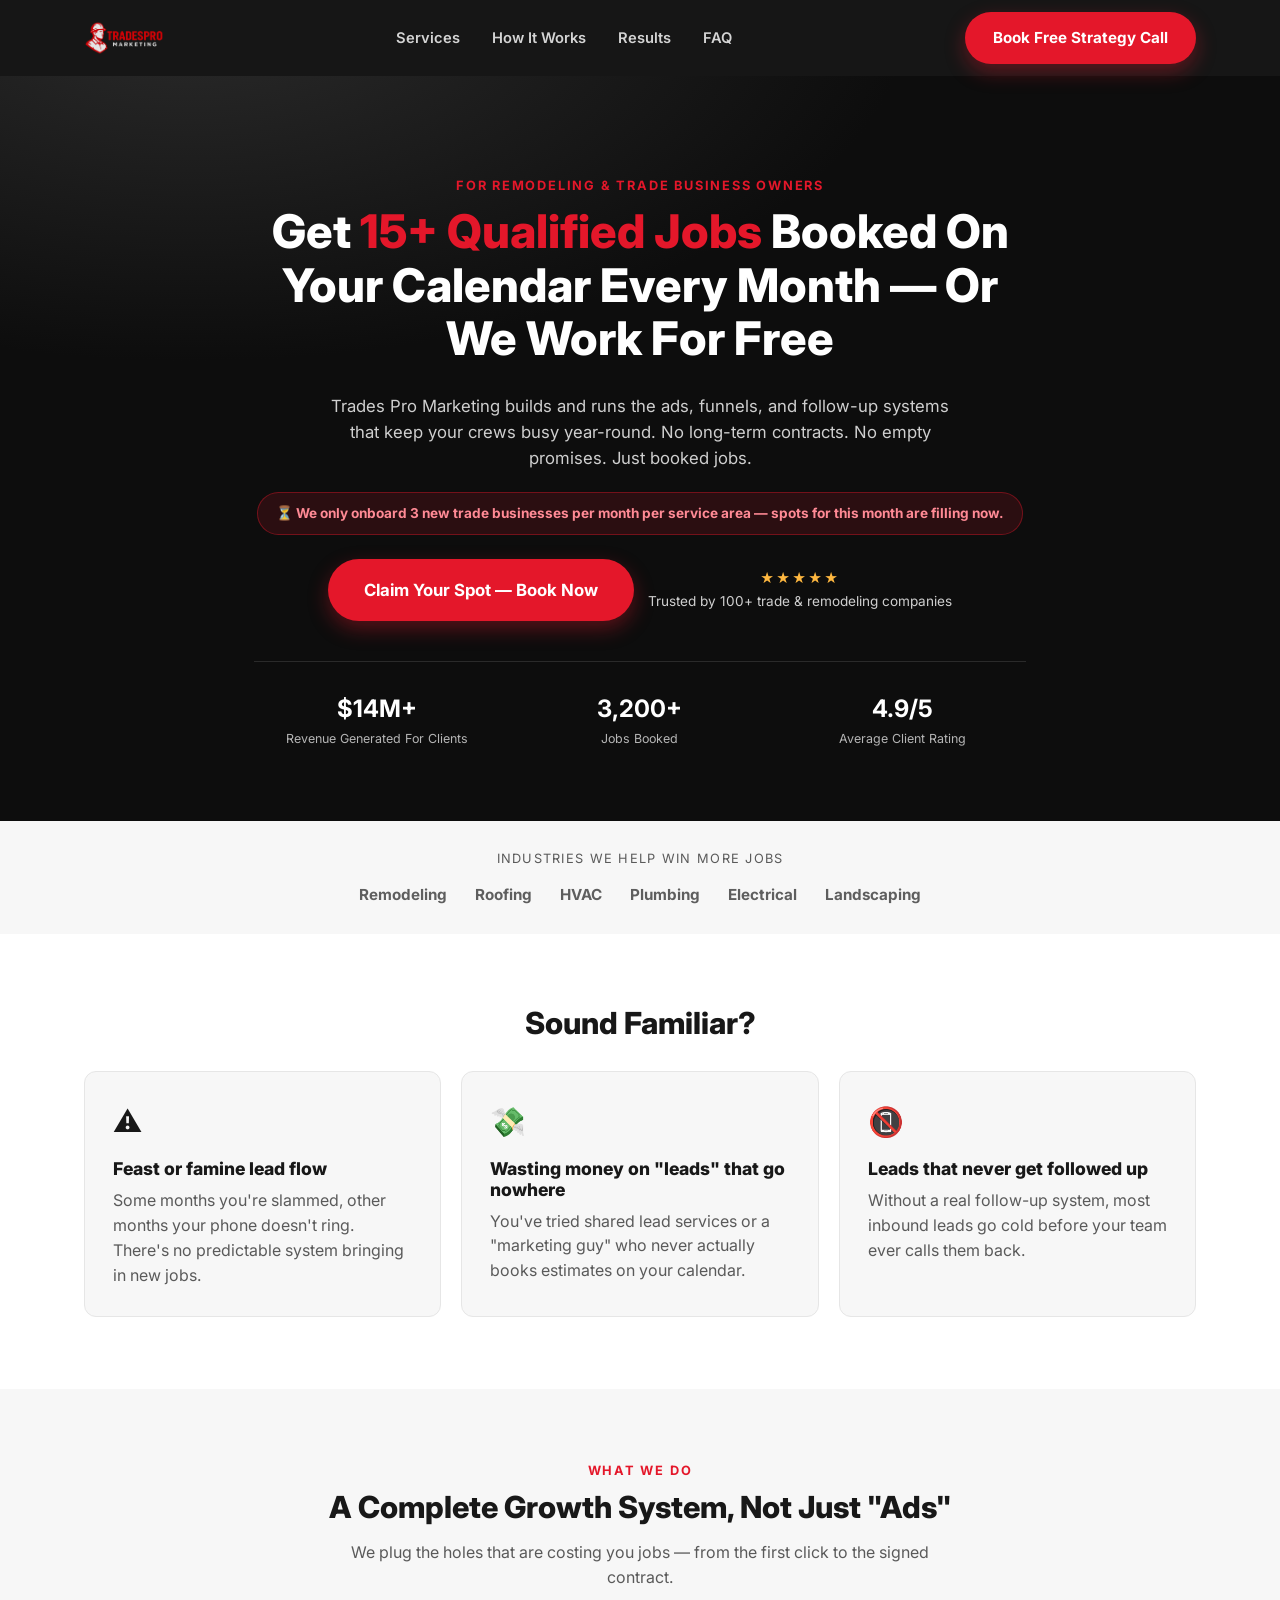
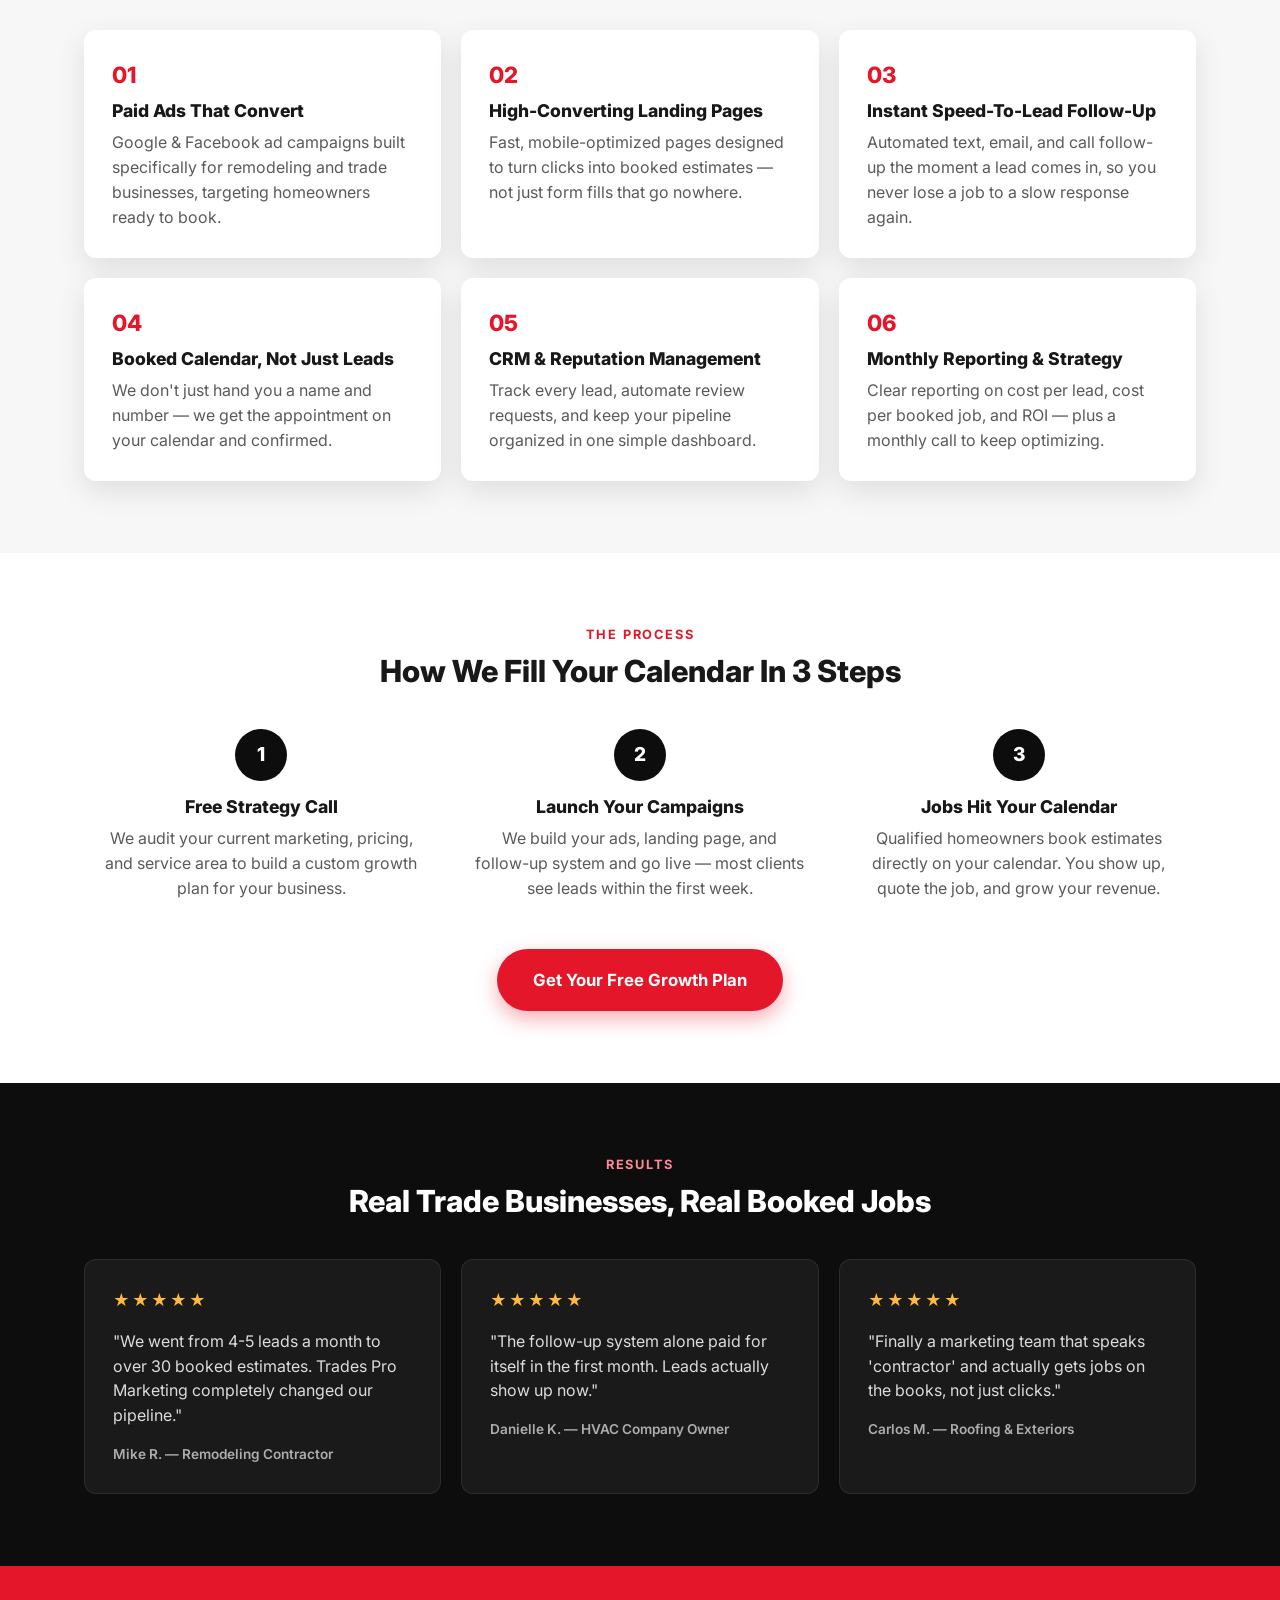
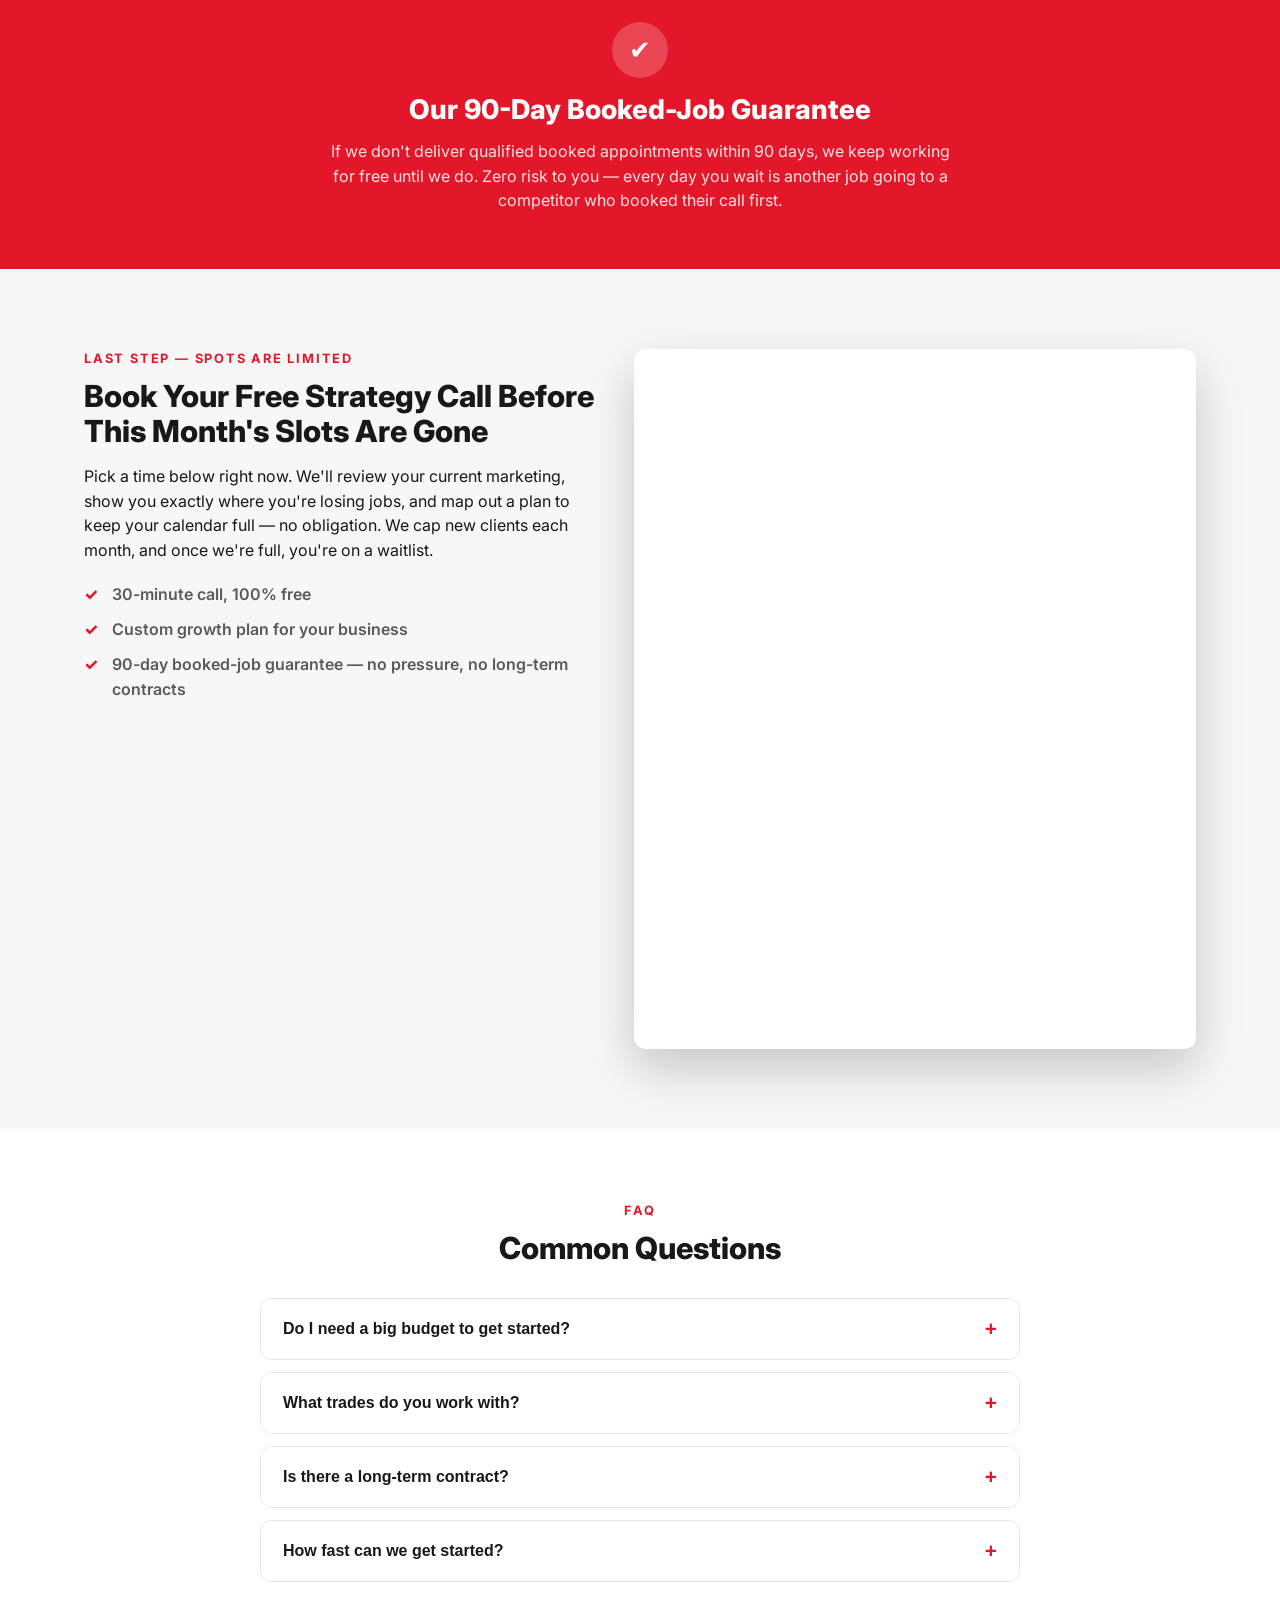
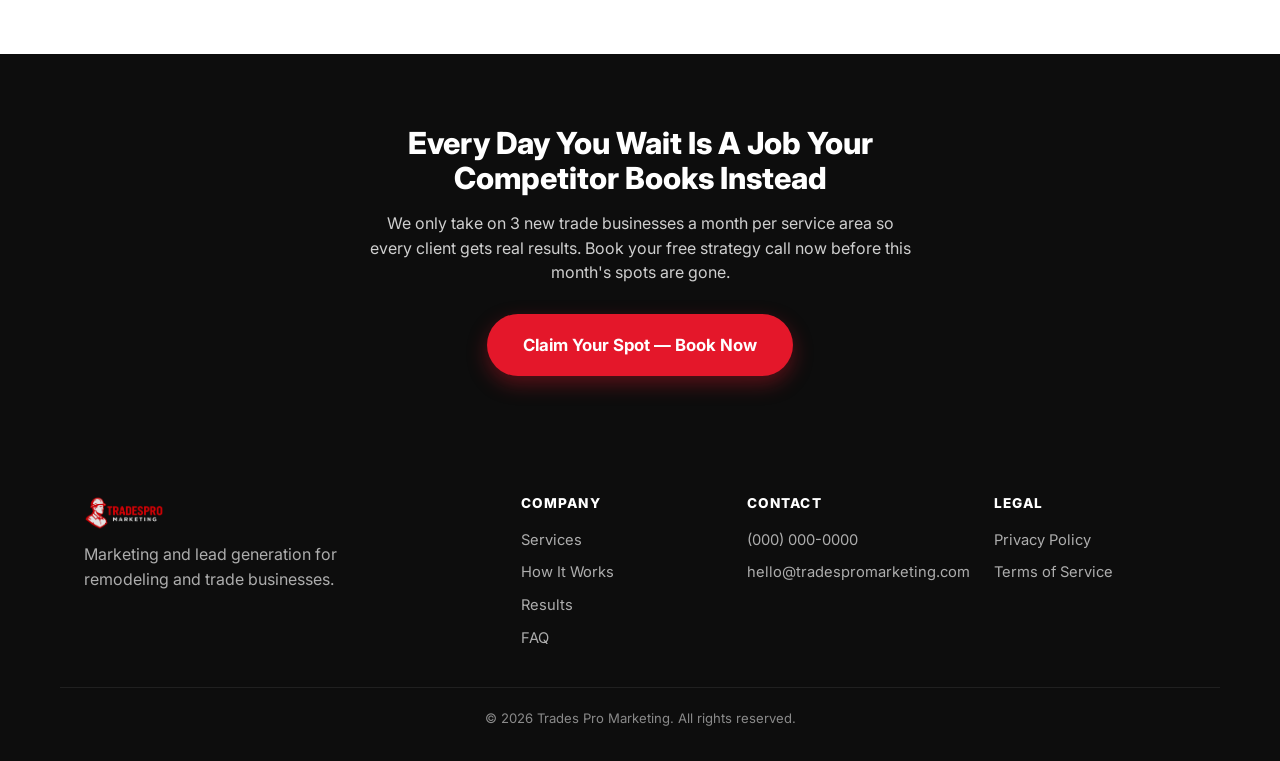
==== commit 20d36e6f: "Use the actual logo file instead of the SVG recreation - Extract the real logo PNG you sent from the" ====
--- a/index.html
+++ b/index.html
@@ -5,7 +5,7 @@
 <meta name="viewport" content="width=device-width, initial-scale=1.0">
 <title>Trades Pro Marketing | Get More Booked Jobs For Your Trade Business</title>
 <meta name="description" content="Trades Pro Marketing helps remodeling, HVAC, roofing, plumbing and electrical companies book more qualified jobs every month. Book your free strategy call today.">
-<link rel="icon" href="assets/img/logo.svg">
+<link rel="icon" href="assets/img/logo.png">
 <link rel="preconnect" href="https://fonts.googleapis.com">
 <link href="https://fonts.googleapis.com/css2?family=Inter:wght@400;500;600;700;800&display=swap" rel="stylesheet">
 <link rel="stylesheet" href="css/styles.css">
@@ -16,7 +16,7 @@
 <header class="site-header" id="siteHeader">
   <div class="container header-inner">
     <a href="#top" class="brand">
-      <img src="assets/img/logo-white.svg" alt="Trades Pro Marketing" class="brand-logo" id="brandLogo">
+      <img src="assets/img/logo-white.png" alt="Trades Pro Marketing" class="brand-logo" id="brandLogo">
     </a>
     <nav class="nav-desktop" aria-label="Primary">
       <a href="#services">Services</a>
@@ -260,7 +260,7 @@
 <footer class="site-footer">
   <div class="container footer-inner">
     <div class="footer-brand">
-      <img src="assets/img/logo-white.svg" alt="Trades Pro Marketing" class="brand-logo brand-logo-footer">
+      <img src="assets/img/logo-white.png" alt="Trades Pro Marketing" class="brand-logo brand-logo-footer">
       <p>Marketing and lead generation for remodeling and trade businesses.</p>
     </div>
     <div class="footer-links">
--- a/css/styles.css
+++ b/css/styles.css
@@ -274,6 +274,56 @@
 .footer-bottom{padding:20px 0;text-align:center;font-size:.82rem;color:#8a8a8a;}
 @media(min-width:800px){.footer-inner{grid-template-columns:1.2fr 2fr;}}
 
+/* ===== Thank You page ===== */
+.ty-header{background:var(--navy-900);padding:24px 0;text-align:center;}
+.ty-header .brand-logo{height:34px;width:auto;margin:0 auto;}
+
+.ty-hero{
+  background:radial-gradient(1200px 600px at 50% -10%, var(--navy-700), var(--navy-900) 60%);
+  color:var(--white);
+  padding:56px 0 64px;
+  text-align:center;
+}
+.ty-hero-inner{max-width:640px;margin:0 auto;}
+.ty-check{
+  width:64px;height:64px;border-radius:50%;
+  background:var(--orange);color:var(--white);
+  display:flex;align-items:center;justify-content:center;
+  font-size:1.8rem;font-weight:800;margin:0 auto 20px;
+}
+.ty-hero .eyebrow{justify-content:center;}
+.ty-hero h1{font-size:2.1rem;margin-bottom:.5em;}
+.ty-hero p{color:#cfcfcf;font-size:1.05rem;margin:0;}
+@media(min-width:700px){.ty-hero h1{font-size:2.6rem;}}
+
+.ty-video{padding:56px 0;background:var(--bg-light);}
+.video-embed{
+  max-width:860px;margin:0 auto;
+  position:relative;
+  padding-top:56.25%;
+  border-radius:var(--radius);
+  overflow:hidden;
+  box-shadow:var(--shadow-lg);
+  background:var(--white);
+}
+.video-embed iframe,
+.video-embed video{
+  position:absolute;inset:0;
+  width:100%;height:100%;border:0;
+}
+.embed-placeholder{
+  position:absolute;inset:0;
+  display:flex;flex-direction:column;align-items:center;justify-content:center;
+  text-align:center;padding:40px;color:var(--gray-600);
+  background:repeating-linear-gradient(45deg, var(--bg-light), var(--bg-light) 10px, #eeeeee 10px, #eeeeee 20px);
+}
+.embed-placeholder strong{color:var(--navy-900);}
+
+.ty-footer{padding:36px 0;}
+.ty-footer-inner{display:flex;flex-direction:column;align-items:center;gap:14px;text-align:center;}
+.ty-footer .brand-logo{height:30px;width:auto;}
+.ty-footer-inner p{margin:0;color:#8a8a8a;font-size:.82rem;}
+
 /* Sticky mobile CTA */
 .sticky-cta{
   position:fixed;left:16px;right:16px;bottom:16px;z-index:60;
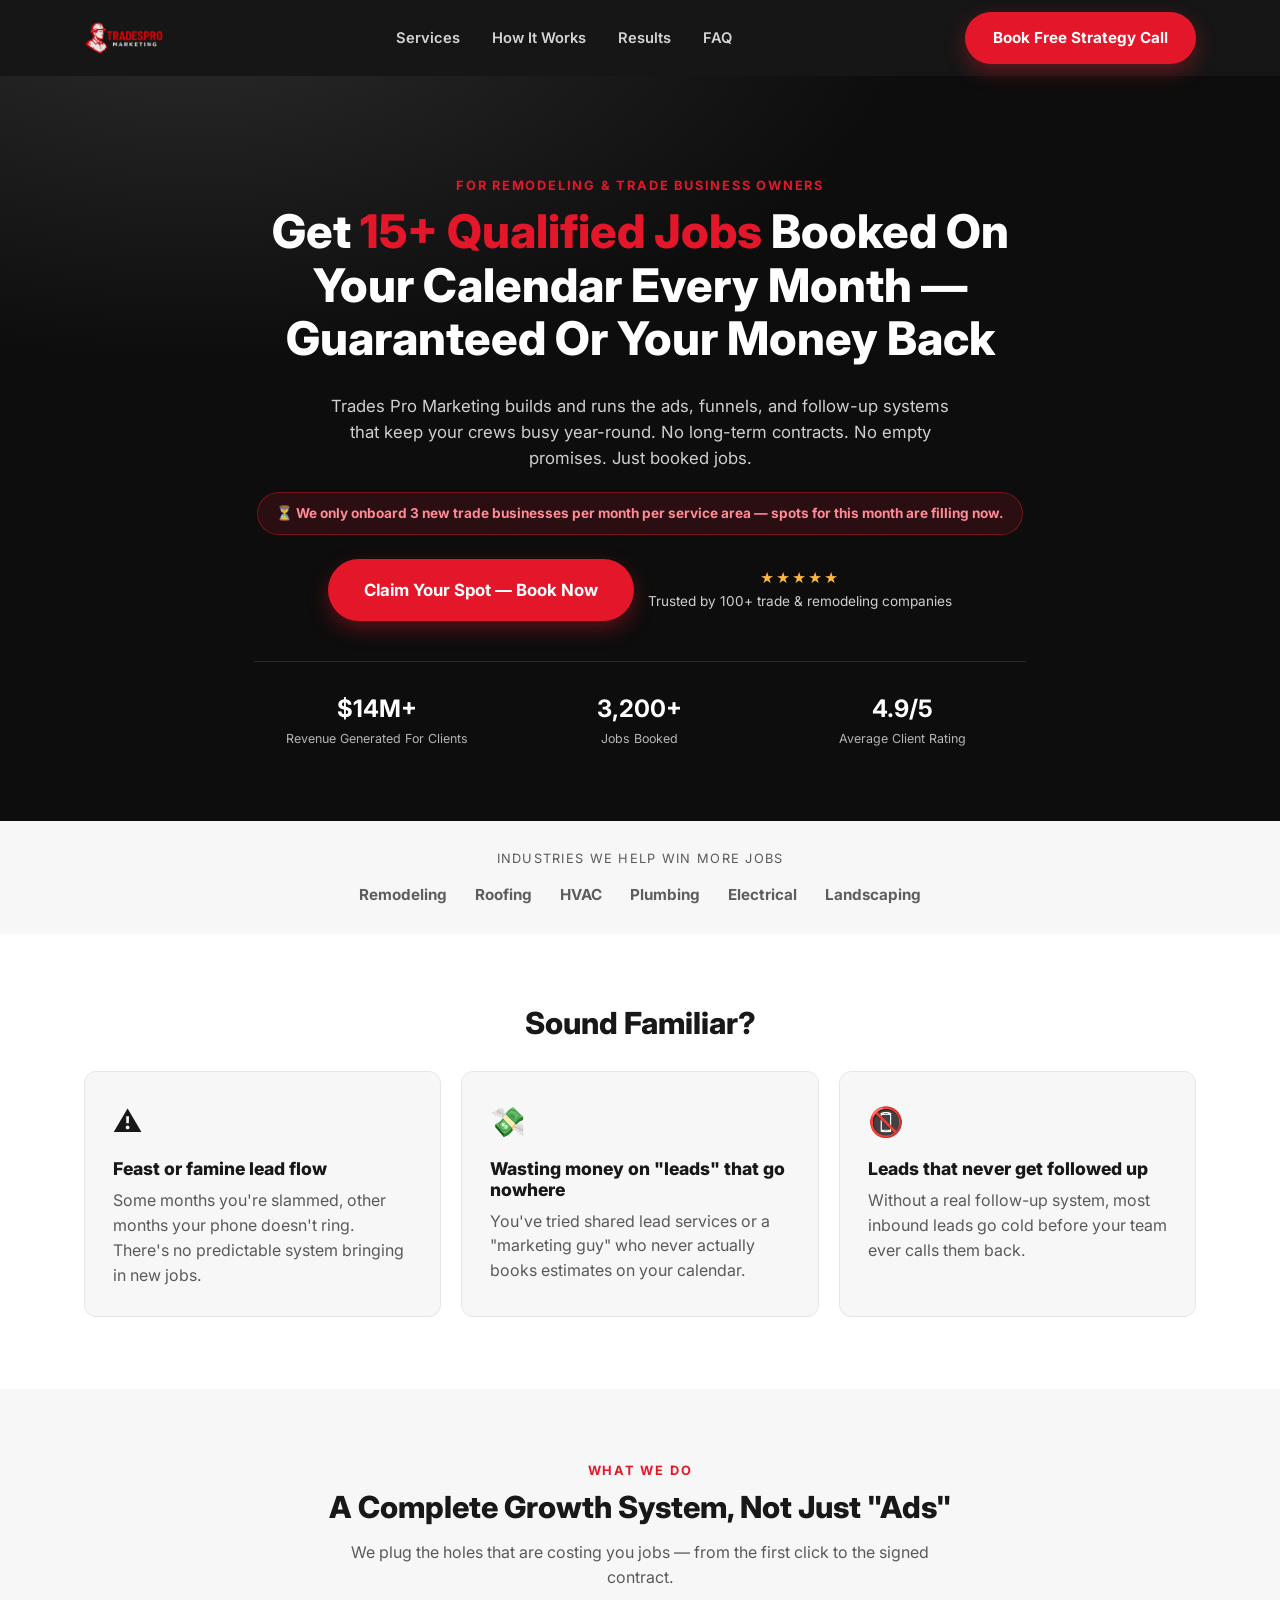
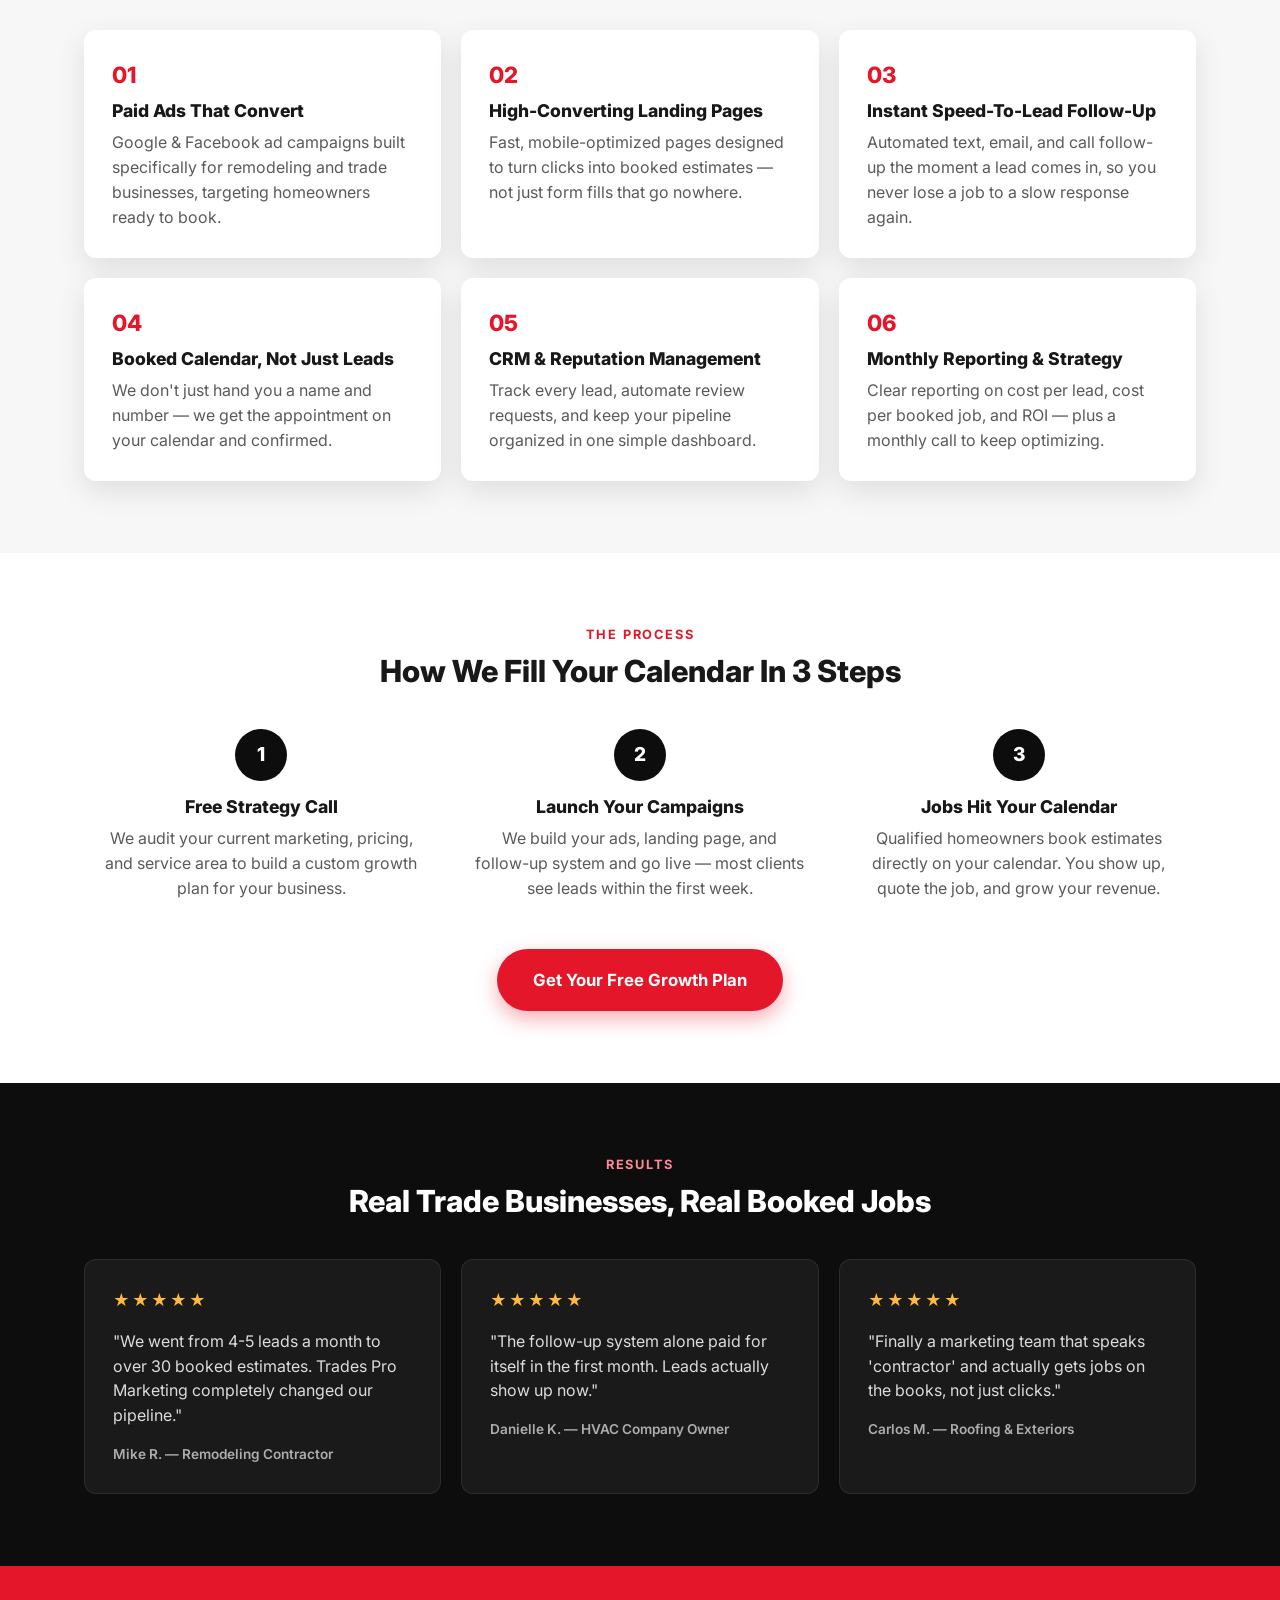
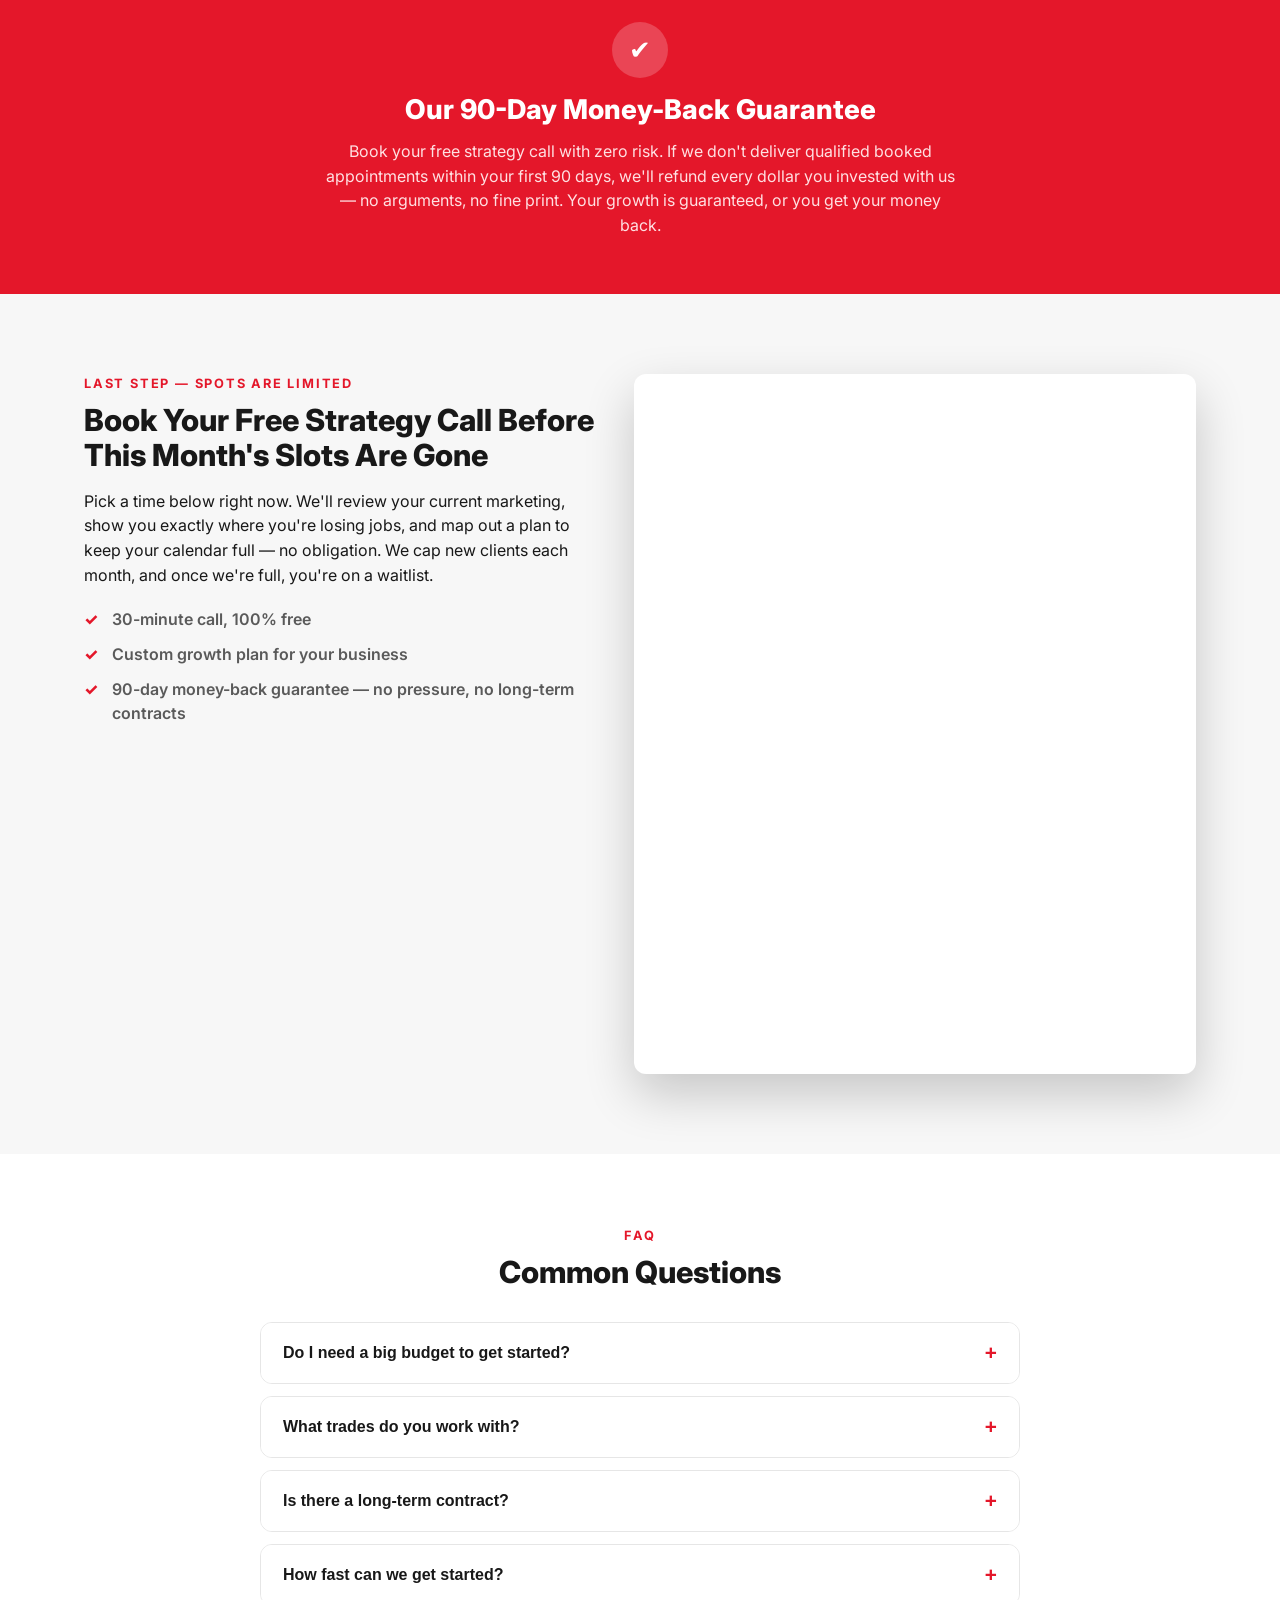
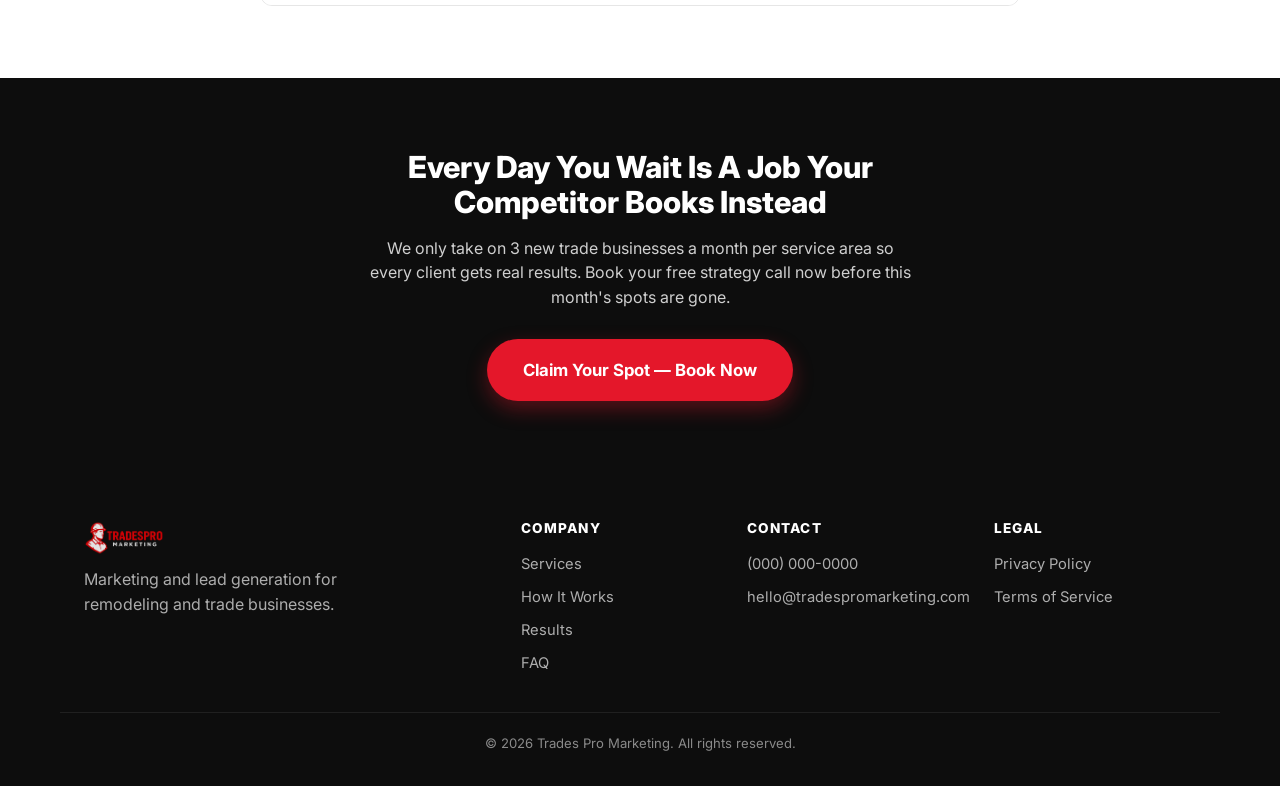
==== commit bb27c682: "Swap "or we work for free" for a 90-day money-back guarantee - Hero headline no longer promises free" ====
--- a/index.html
+++ b/index.html
@@ -42,7 +42,7 @@
 <section class="hero" id="top">
   <div class="container hero-inner">
     <p class="eyebrow">FOR REMODELING &amp; TRADE BUSINESS OWNERS</p>
-    <h1>Get <span class="accent">15+ Qualified Jobs</span> Booked On Your Calendar Every Month — Or We Work For Free</h1>
+    <h1>Get <span class="accent">15+ Qualified Jobs</span> Booked On Your Calendar Every Month — Guaranteed Or Your Money Back</h1>
     <p class="hero-sub">Trades Pro Marketing builds and runs the ads, funnels, and follow-up systems that keep your crews busy year-round. No long-term contracts. No empty promises. Just booked jobs.</p>
     <div class="urgency-flag">⏳ We only onboard 3 new trade businesses per month per service area — spots for this month are filling now.</div>
     <div class="hero-cta-row">
@@ -192,8 +192,8 @@
 <section class="guarantee">
   <div class="container guarantee-inner">
     <div class="guarantee-badge">✔</div>
-    <h2>Our 90-Day Booked-Job Guarantee</h2>
-    <p>If we don't deliver qualified booked appointments within 90 days, we keep working for free until we do. Zero risk to you — every day you wait is another job going to a competitor who booked their call first.</p>
+    <h2>Our 90-Day Money-Back Guarantee</h2>
+    <p>Book your free strategy call with zero risk. If we don't deliver qualified booked appointments within your first 90 days, we'll refund every dollar you invested with us — no arguments, no fine print. Your growth is guaranteed, or you get your money back.</p>
   </div>
 </section>
 
@@ -207,7 +207,7 @@
       <ul class="booking-list">
         <li>30-minute call, 100% free</li>
         <li>Custom growth plan for your business</li>
-        <li>90-day booked-job guarantee — no pressure, no long-term contracts</li>
+        <li>90-day money-back guarantee — no pressure, no long-term contracts</li>
       </ul>
     </div>
     <div class="booking-widget">
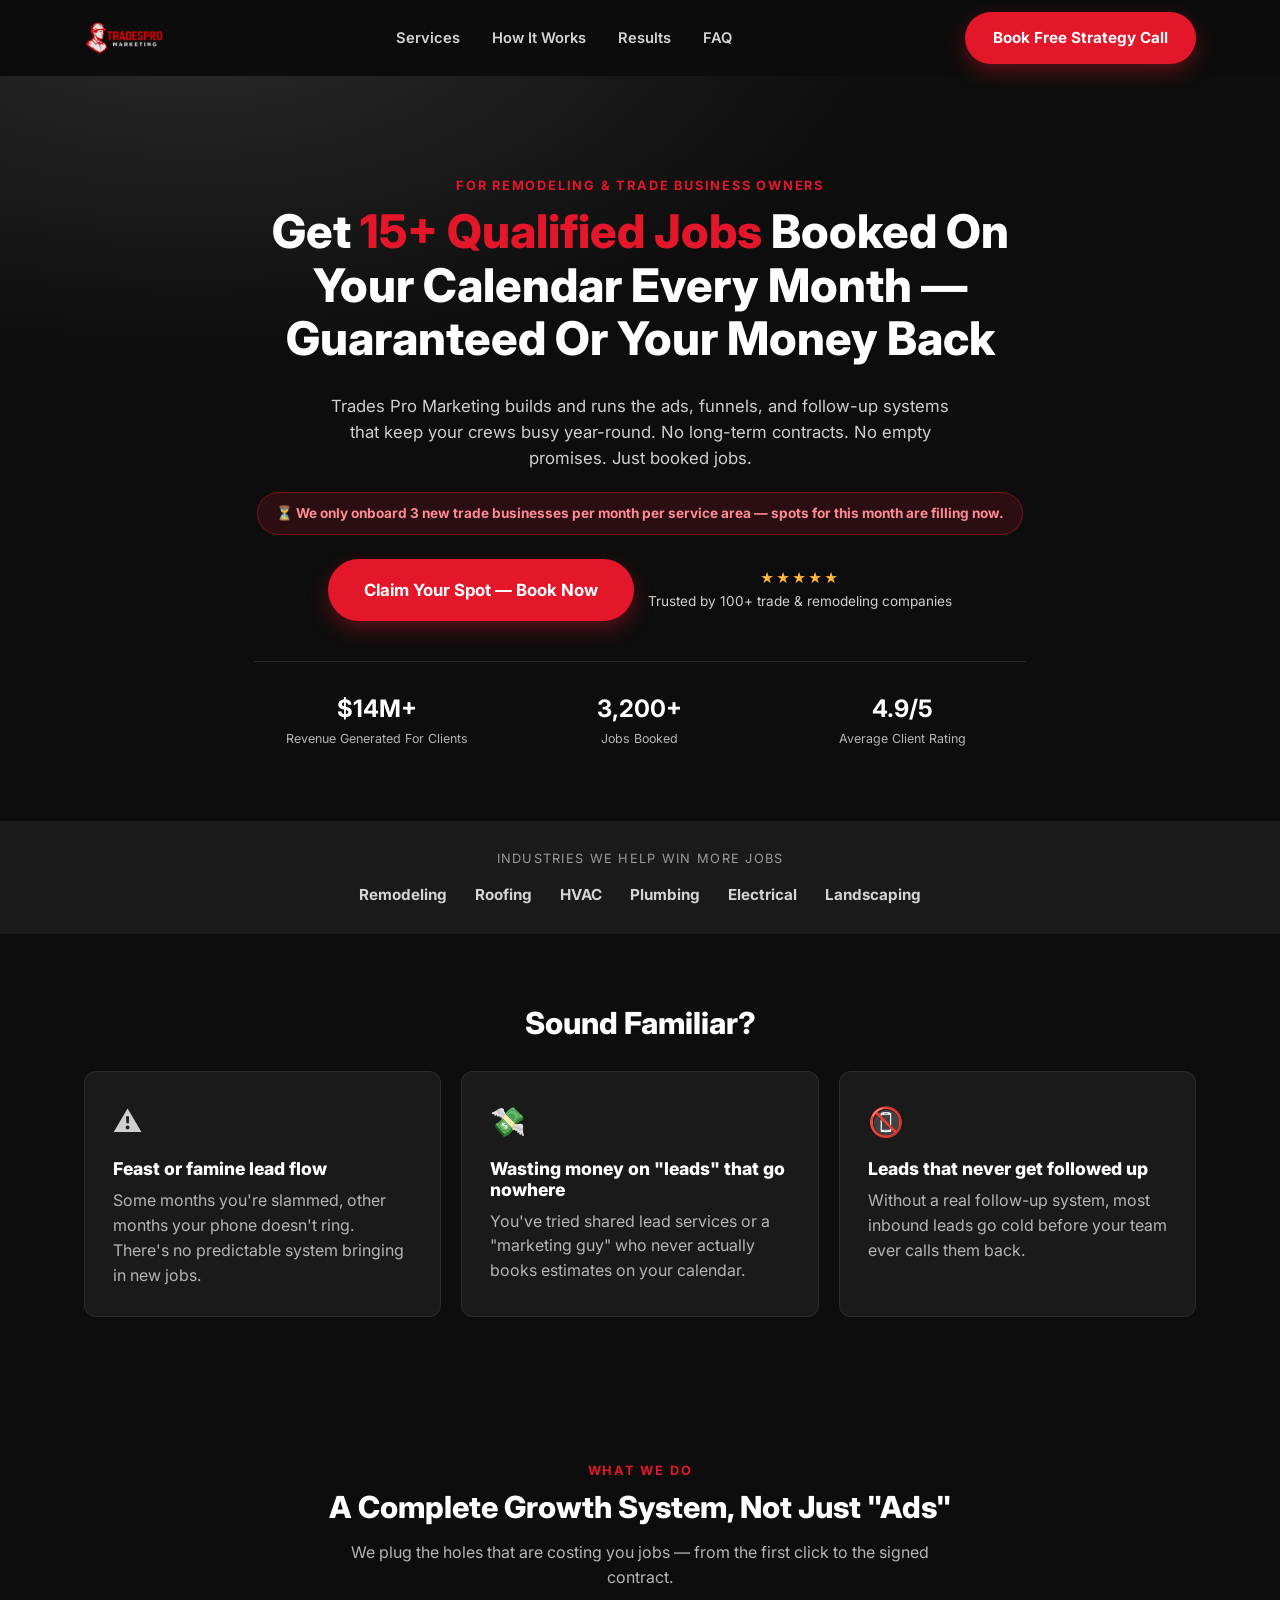
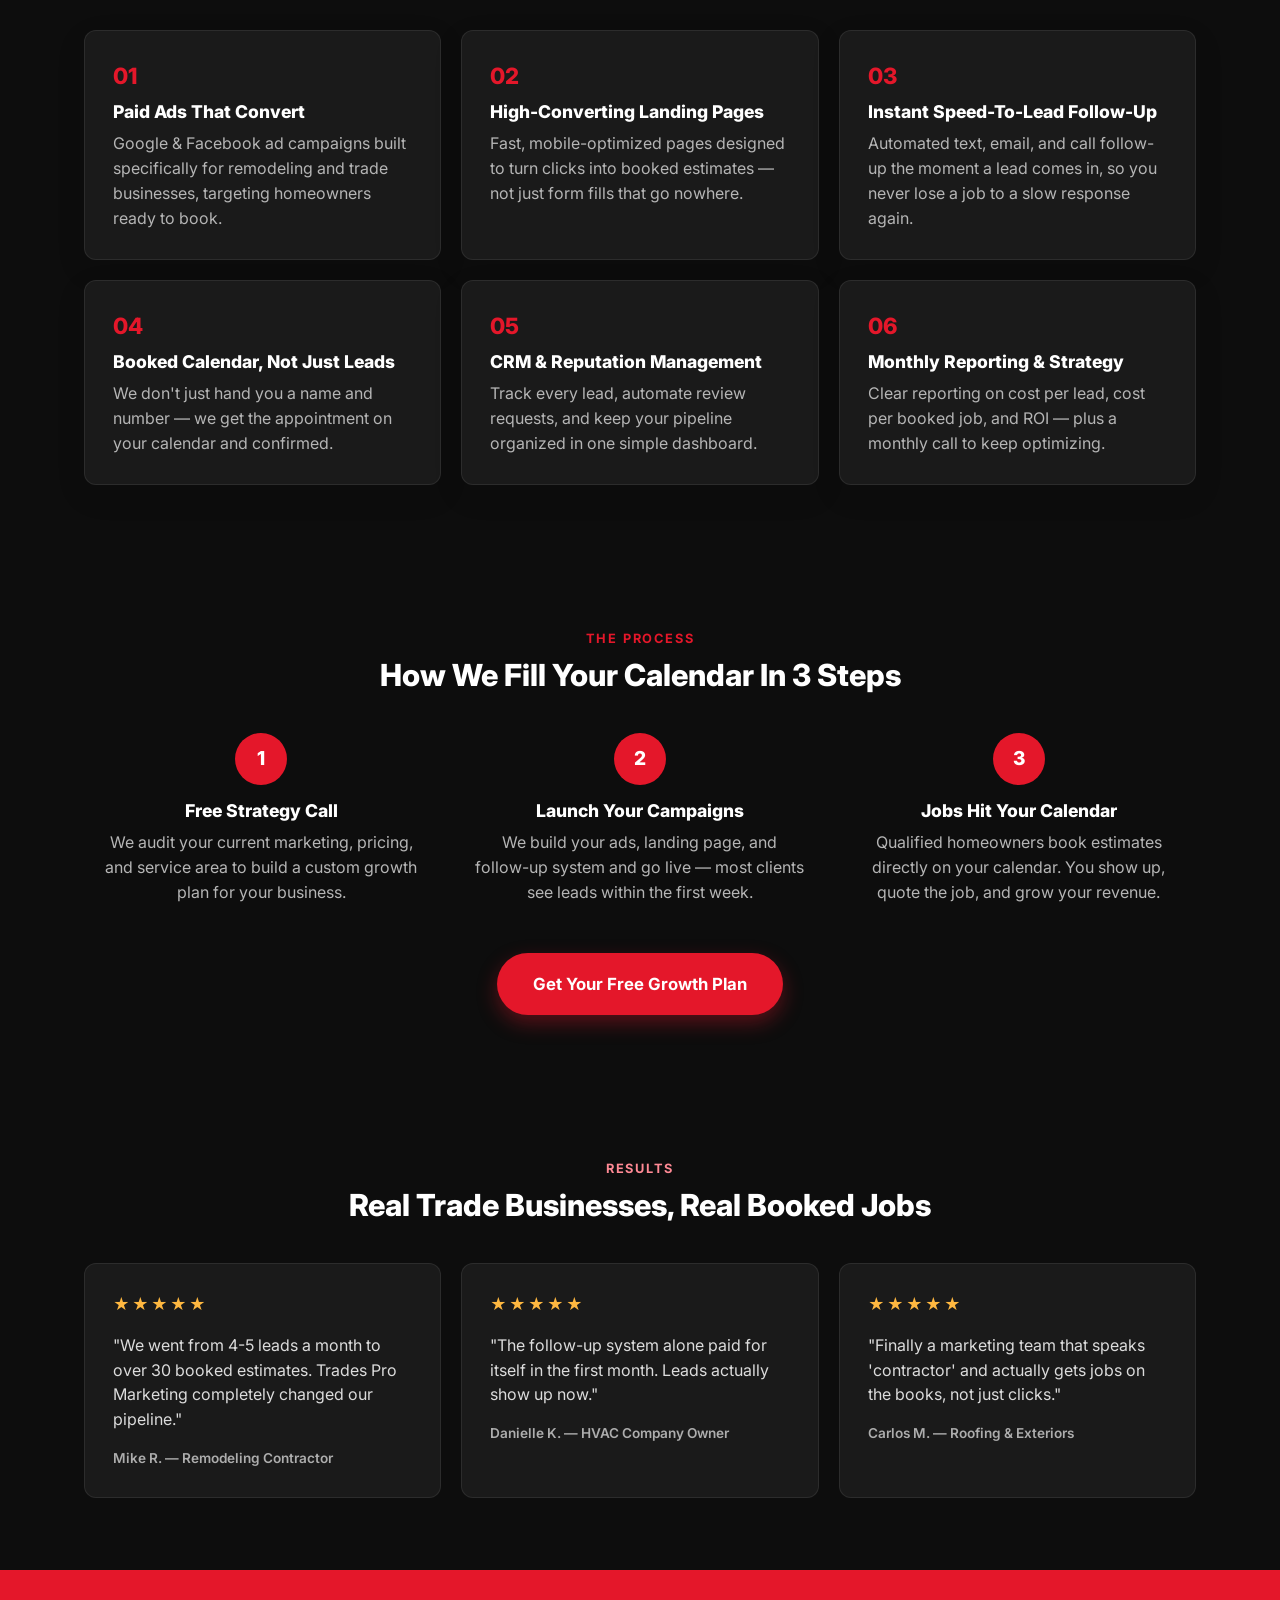
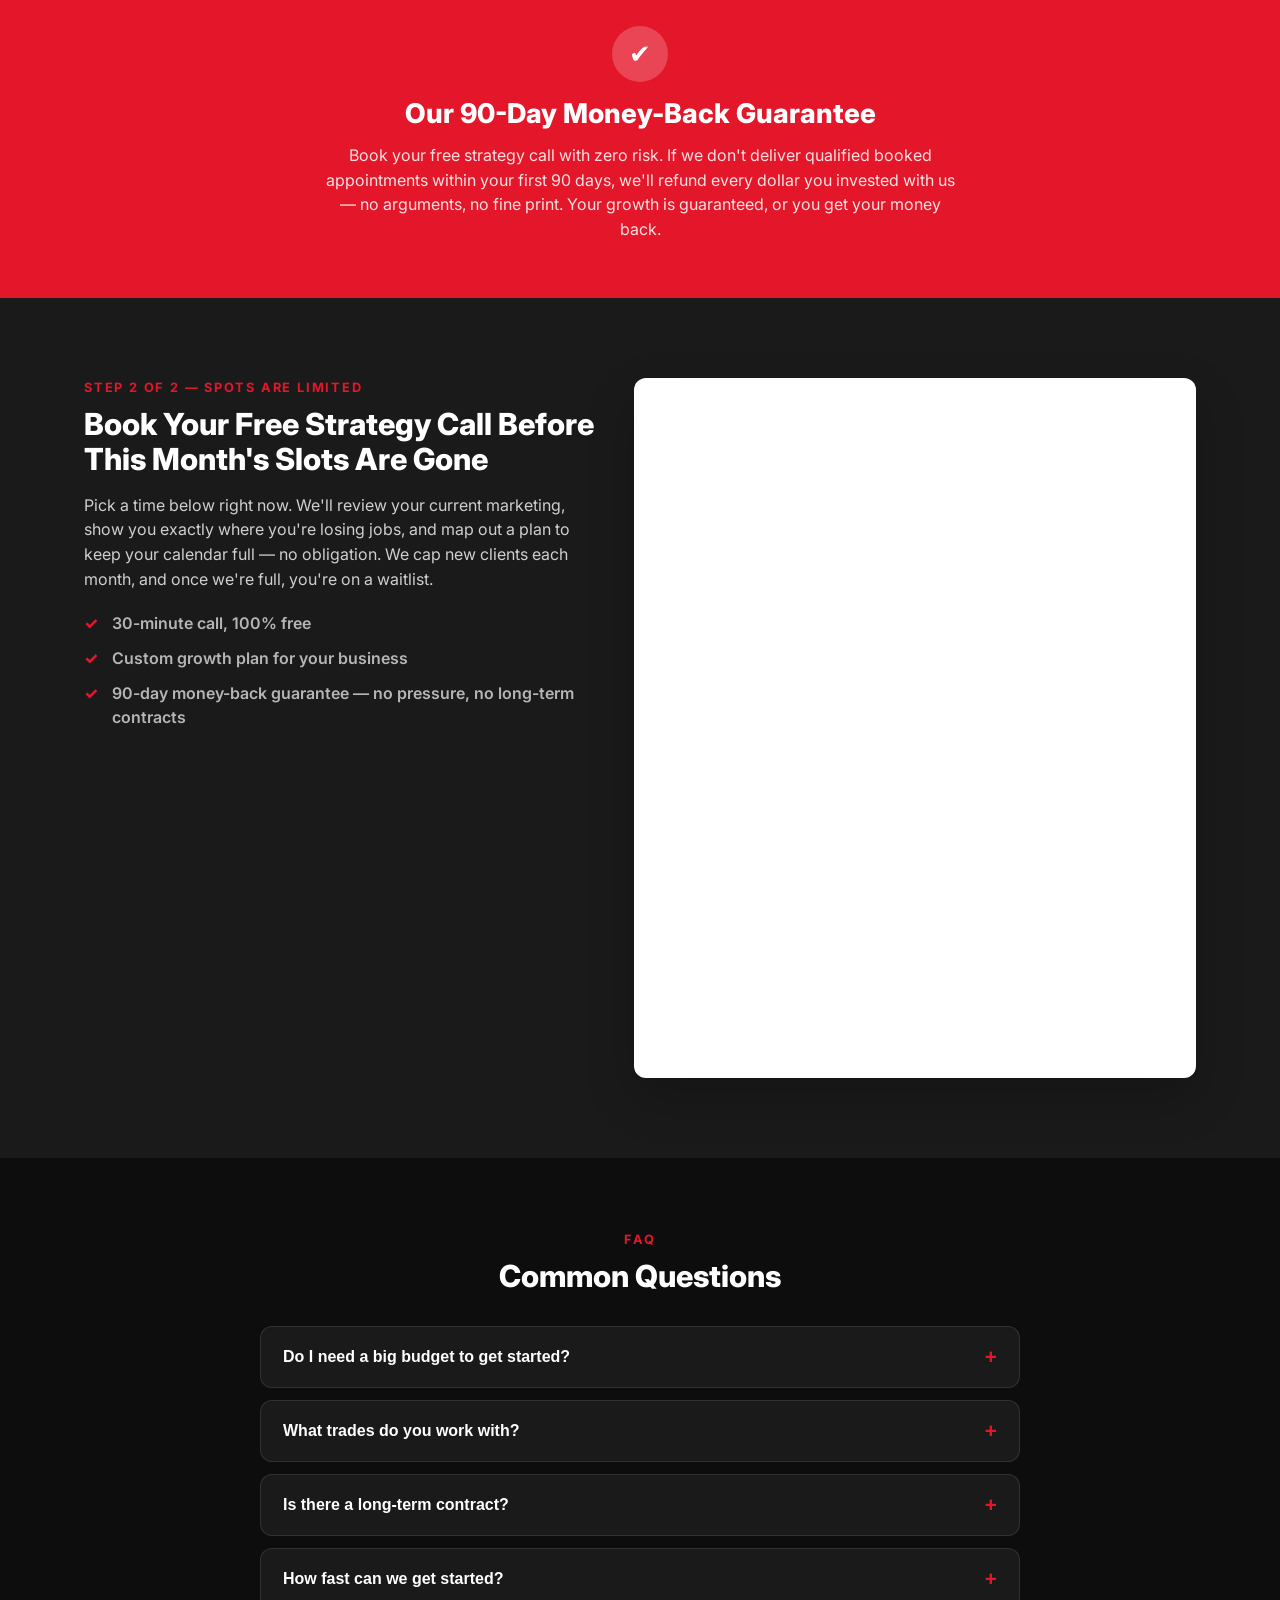
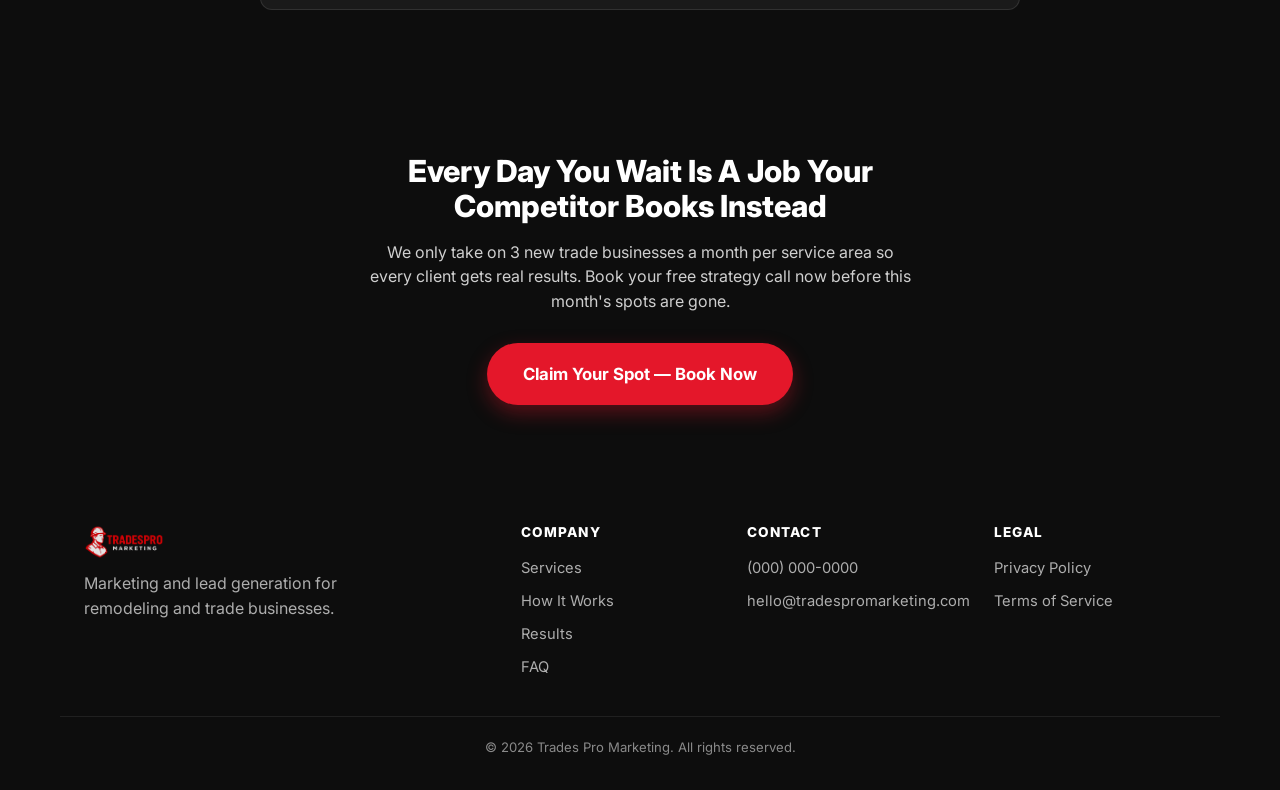
==== commit e3cf4b9c: "Add survey.html as the new funnel entry point Visitors now land on a qualifying survey first instead" ====
--- a/index.html
+++ b/index.html
@@ -201,7 +201,7 @@
 <section class="booking" id="booking">
   <div class="container booking-inner">
     <div class="booking-copy">
-      <p class="eyebrow">LAST STEP — SPOTS ARE LIMITED</p>
+      <p class="eyebrow">STEP 2 OF 2 — SPOTS ARE LIMITED</p>
       <h2>Book Your Free Strategy Call Before This Month's Slots Are Gone</h2>
       <p>Pick a time below right now. We'll review your current marketing, show you exactly where you're losing jobs, and map out a plan to keep your calendar full — no obligation. We cap new clients each month, and once we're full, you're on a waitlist.</p>
       <ul class="booking-list">
--- a/css/styles.css
+++ b/css/styles.css
@@ -5,10 +5,6 @@
   --navy-700:#2b2b2b;
   --orange:#e4172a;
   --orange-dark:#b8121f;
-  --ink:#181818;
-  --gray-600:#5a5a5a;
-  --gray-200:#e6e6e6;
-  --bg-light:#f7f7f7;
   --white:#ffffff;
   --radius:12px;
   --shadow:0 10px 30px rgba(0,0,0,.10);
@@ -21,13 +17,13 @@
 body{
   margin:0;
   font-family:'Inter',-apple-system,BlinkMacSystemFont,'Segoe UI',sans-serif;
-  color:var(--ink);
-  background:var(--white);
+  color:#cfcfcf;
+  background:var(--navy-900);
   line-height:1.55;
 }
 img{max-width:100%;display:block;}
 a{color:inherit;text-decoration:none;}
-h1,h2,h3,h4{margin:0 0 .5em;font-weight:800;line-height:1.15;}
+h1,h2,h3,h4{margin:0 0 .5em;font-weight:800;line-height:1.15;color:var(--white);}
 p{margin:0 0 1em;}
 ul{margin:0;padding:0;list-style:none;}
 .container{max-width:var(--max-w);margin:0 auto;padding:0 24px;}
@@ -42,7 +38,7 @@
 }
 .eyebrow.light{color:#ff8a95;}
 .center{text-align:center;}
-.section-sub{color:var(--gray-600);max-width:620px;margin:0 auto 2.5em;}
+.section-sub{color:#b5b5b5;max-width:620px;margin:0 auto 2.5em;}
 .section-sub.center{margin-left:auto;margin-right:auto;}
 
 /* Buttons */
@@ -142,55 +138,56 @@
 }
 
 /* Logo strip */
-.logo-strip{background:var(--bg-light);padding:28px 0;text-align:center;}
-.logo-strip p{color:var(--gray-600);font-size:.8rem;text-transform:uppercase;letter-spacing:.1em;margin-bottom:14px;}
+.logo-strip{background:var(--navy-800);padding:28px 0;text-align:center;}
+.logo-strip p{color:#9a9a9a;font-size:.8rem;text-transform:uppercase;letter-spacing:.1em;margin-bottom:14px;}
 .logo-strip-items{display:flex;flex-wrap:wrap;justify-content:center;gap:14px 28px;}
-.logo-strip-items span{font-weight:700;color:var(--navy-700);opacity:.75;font-size:.95rem;}
+.logo-strip-items span{font-weight:700;color:#d4d4d4;font-size:.95rem;}
 
 /* Problem */
-.problem{padding:72px 0;}
+.problem{padding:72px 0;background:var(--navy-900);}
 .problem h2{text-align:center;font-size:1.9rem;margin-bottom:1em;}
 .problem-grid{display:grid;gap:20px;grid-template-columns:1fr;}
 .problem-card{
-  background:var(--bg-light);
+  background:var(--navy-800);
   border-radius:var(--radius);
   padding:28px;
-  border:1px solid var(--gray-200);
+  border:1px solid rgba(255,255,255,.08);
 }
 .problem-icon{font-size:1.8rem;margin-bottom:.5em;}
 .problem-card h3{font-size:1.1rem;}
-.problem-card p{color:var(--gray-600);margin:0;}
+.problem-card p{color:#b5b5b5;margin:0;}
 @media(min-width:800px){.problem-grid{grid-template-columns:repeat(3,1fr);}}
 
 /* Services */
-.services{padding:72px 0;background:var(--bg-light);}
+.services{padding:72px 0;background:var(--navy-900);}
 .services h2{font-size:1.9rem;}
 .services-grid{display:grid;gap:20px;grid-template-columns:1fr;margin-top:2em;}
 .service-card{
-  background:var(--white);
+  background:var(--navy-800);
   border-radius:var(--radius);
   padding:28px;
+  border:1px solid rgba(255,255,255,.08);
   box-shadow:var(--shadow);
 }
 .service-num{color:var(--orange);font-weight:800;font-size:1.4rem;margin-bottom:.4em;}
 .service-card h3{font-size:1.1rem;}
-.service-card p{color:var(--gray-600);margin:0;}
+.service-card p{color:#b5b5b5;margin:0;}
 @media(min-width:700px){.services-grid{grid-template-columns:repeat(2,1fr);}}
 @media(min-width:1000px){.services-grid{grid-template-columns:repeat(3,1fr);}}
 
 /* Process */
-.process{padding:72px 0;}
+.process{padding:72px 0;background:var(--navy-900);}
 .process h2{font-size:1.9rem;}
 .process-grid{display:grid;gap:24px;grid-template-columns:1fr;margin-top:2.5em;}
 .process-card{text-align:center;padding:0 12px;}
 .process-step{
   width:52px;height:52px;border-radius:50%;
-  background:var(--navy-900);color:var(--white);
+  background:var(--orange);color:var(--white);
   display:flex;align-items:center;justify-content:center;
   font-weight:800;font-size:1.2rem;margin:0 auto 16px;
 }
 .process-card h3{font-size:1.1rem;}
-.process-card p{color:var(--gray-600);}
+.process-card p{color:#b5b5b5;}
 .process-cta{text-align:center;margin-top:2em;}
 @media(min-width:800px){.process-grid{grid-template-columns:repeat(3,1fr);}}
 
@@ -221,12 +218,12 @@
 .guarantee p{margin:0;color:#ffe0e2;}
 
 /* Booking */
-.booking{padding:80px 0;background:var(--bg-light);}
+.booking{padding:80px 0;background:var(--navy-800);}
 .booking-inner{display:grid;gap:40px;grid-template-columns:1fr;align-items:start;}
 .booking-copy h2{font-size:1.9rem;}
 .booking-list{display:flex;flex-direction:column;gap:10px;margin-top:1.2em;}
 .booking-list li{
-  padding-left:28px;position:relative;color:var(--gray-600);font-weight:600;
+  padding-left:28px;position:relative;color:#b5b5b5;font-weight:600;
 }
 .booking-list li::before{
   content:"✓";position:absolute;left:0;color:var(--orange);font-weight:800;
@@ -242,19 +239,19 @@
 @media(min-width:900px){.booking-inner{grid-template-columns:1fr 1.1fr;}}
 
 /* FAQ */
-.faq{padding:72px 0;}
+.faq{padding:72px 0;background:var(--navy-900);}
 .faq h2{font-size:1.9rem;}
 .faq-list{max-width:760px;margin:2em auto 0;display:flex;flex-direction:column;gap:12px;}
-.faq-item{border:1px solid var(--gray-200);border-radius:var(--radius);overflow:hidden;}
+.faq-item{border:1px solid rgba(255,255,255,.1);border-radius:var(--radius);overflow:hidden;background:var(--navy-800);}
 .faq-question{
-  width:100%;text-align:left;background:var(--white);border:none;
+  width:100%;text-align:left;background:transparent;border:none;
   padding:18px 22px;font-weight:700;font-size:1rem;cursor:pointer;
-  display:flex;justify-content:space-between;align-items:center;color:var(--ink);
+  display:flex;justify-content:space-between;align-items:center;color:var(--white);
 }
 .faq-icon{color:var(--orange);font-size:1.3rem;transition:transform .2s ease;}
 .faq-item.open .faq-icon{transform:rotate(45deg);}
 .faq-answer{max-height:0;overflow:hidden;transition:max-height .25s ease;padding:0 22px;}
-.faq-answer p{color:var(--gray-600);padding-bottom:18px;margin:0;}
+.faq-answer p{color:#b5b5b5;padding-bottom:18px;margin:0;}
 .faq-item.open .faq-answer{max-height:240px;}
 
 /* Final CTA */
@@ -296,7 +293,7 @@
 .ty-hero p{color:#cfcfcf;font-size:1.05rem;margin:0;}
 @media(min-width:700px){.ty-hero h1{font-size:2.6rem;}}
 
-.ty-video{padding:56px 0;background:var(--bg-light);}
+.ty-video{padding:56px 0;background:var(--navy-900);}
 .video-embed{
   max-width:860px;margin:0 auto;
   position:relative;
@@ -304,7 +301,7 @@
   border-radius:var(--radius);
   overflow:hidden;
   box-shadow:var(--shadow-lg);
-  background:var(--white);
+  background:var(--navy-800);
 }
 .video-embed iframe,
 .video-embed video{
@@ -314,10 +311,28 @@
 .embed-placeholder{
   position:absolute;inset:0;
   display:flex;flex-direction:column;align-items:center;justify-content:center;
-  text-align:center;padding:40px;color:var(--gray-600);
-  background:repeating-linear-gradient(45deg, var(--bg-light), var(--bg-light) 10px, #eeeeee 10px, #eeeeee 20px);
-}
-.embed-placeholder strong{color:var(--navy-900);}
+  text-align:center;padding:40px;color:#b5b5b5;
+  background:repeating-linear-gradient(45deg, var(--navy-800), var(--navy-800) 10px, #232323 10px, #232323 20px);
+}
+.embed-placeholder strong{color:var(--white);}
+
+.survey-section{padding:56px 0 80px;background:var(--navy-900);}
+.survey-widget{
+  max-width:640px;margin:0 auto;
+  background:var(--white);
+  border-radius:var(--radius);
+  box-shadow:var(--shadow-lg);
+  min-height:600px;
+  overflow:hidden;
+}
+.survey-widget iframe{display:block;width:100%;height:100%;min-height:600px;border:0;}
+.survey-placeholder{
+  min-height:600px;
+  display:flex;flex-direction:column;align-items:center;justify-content:center;
+  text-align:center;padding:40px;color:#b5b5b5;
+  background:repeating-linear-gradient(45deg, var(--navy-800), var(--navy-800) 10px, #232323 10px, #232323 20px);
+}
+.survey-placeholder strong{color:var(--white);}
 
 .ty-footer{padding:36px 0;}
 .ty-footer-inner{display:flex;flex-direction:column;align-items:center;gap:14px;text-align:center;}
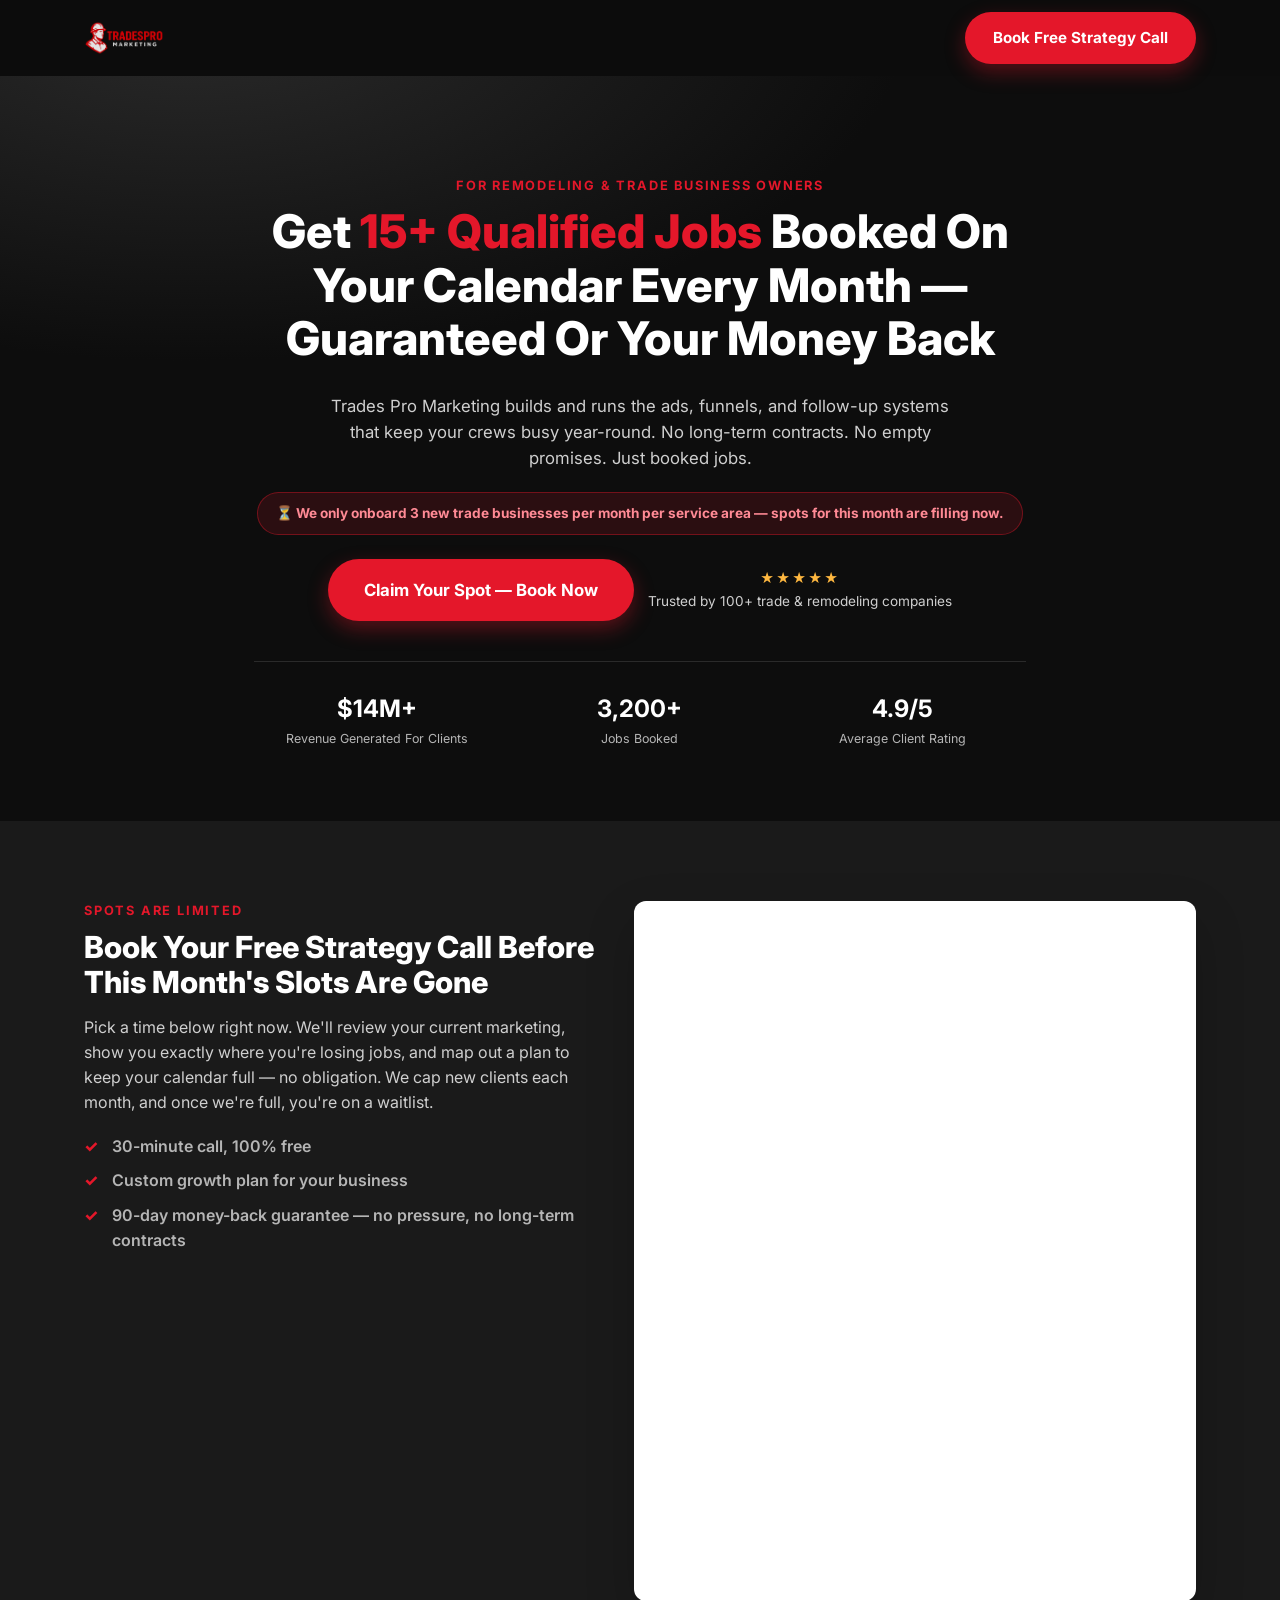
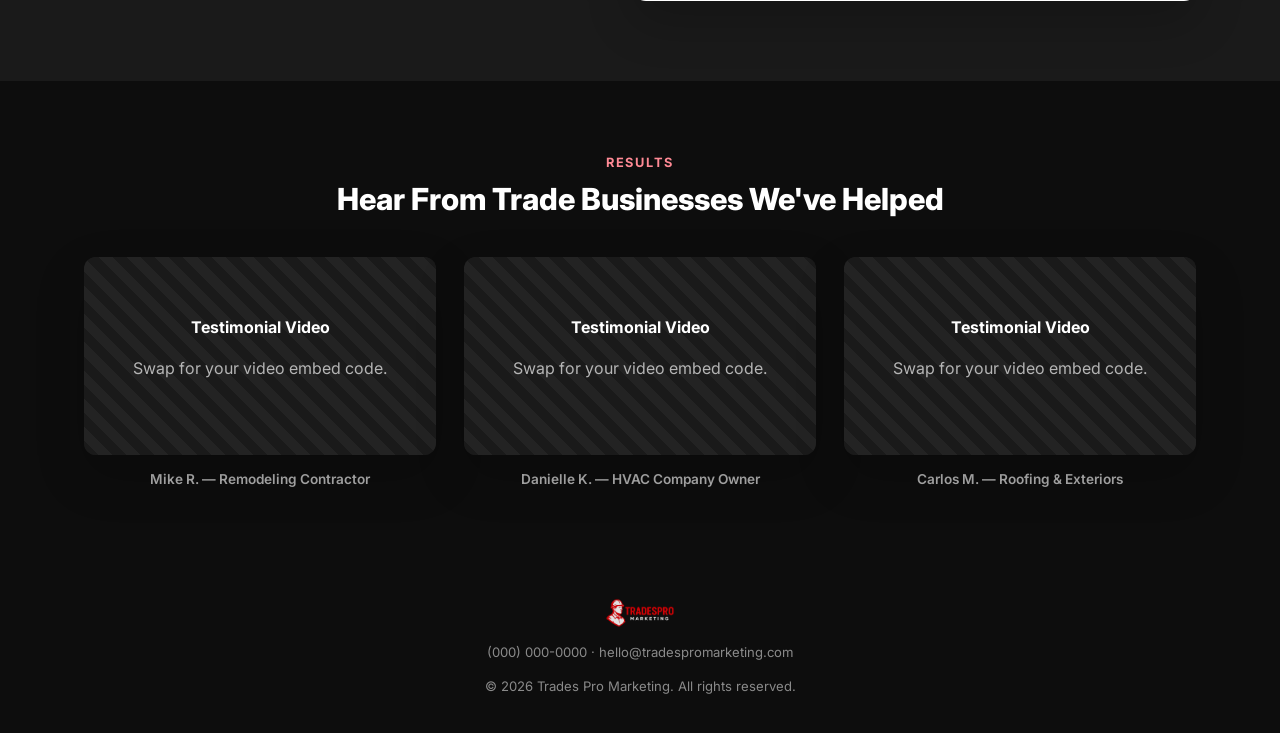
==== commit 197911fa: "Simplify index.html to offer + form + testimonial videos Rebuild the main page as a single, minimal " ====
--- a/index.html
+++ b/index.html
@@ -18,27 +18,11 @@
     <a href="#top" class="brand">
       <img src="assets/img/logo-white.png" alt="Trades Pro Marketing" class="brand-logo" id="brandLogo">
     </a>
-    <nav class="nav-desktop" aria-label="Primary">
-      <a href="#services">Services</a>
-      <a href="#process">How It Works</a>
-      <a href="#results">Results</a>
-      <a href="#faq">FAQ</a>
-    </nav>
     <a href="#booking" class="btn btn-primary btn-header">Book Free Strategy Call</a>
-    <button class="nav-toggle" id="navToggle" aria-label="Open menu" aria-expanded="false">
-      <span></span><span></span><span></span>
-    </button>
   </div>
-  <nav class="nav-mobile" id="navMobile" aria-label="Mobile">
-    <a href="#services">Services</a>
-    <a href="#process">How It Works</a>
-    <a href="#results">Results</a>
-    <a href="#faq">FAQ</a>
-    <a href="#booking" class="btn btn-primary">Book Free Strategy Call</a>
-  </nav>
 </header>
 
-<!-- ============ HERO ============ -->
+<!-- ============ HERO / OFFER ============ -->
 <section class="hero" id="top">
   <div class="container hero-inner">
     <p class="eyebrow">FOR REMODELING &amp; TRADE BUSINESS OWNERS</p>
@@ -60,148 +44,11 @@
   </div>
 </section>
 
-<!-- ============ LOGO STRIP ============ -->
-<section class="logo-strip">
-  <div class="container">
-    <p>Industries we help win more jobs</p>
-    <div class="logo-strip-items">
-      <span>Remodeling</span><span>Roofing</span><span>HVAC</span><span>Plumbing</span><span>Electrical</span><span>Landscaping</span>
-    </div>
-  </div>
-</section>
-
-<!-- ============ PROBLEM / AGITATION ============ -->
-<section class="problem">
-  <div class="container">
-    <h2>Sound Familiar?</h2>
-    <div class="problem-grid">
-      <div class="problem-card">
-        <div class="problem-icon">⚠️</div>
-        <h3>Feast or famine lead flow</h3>
-        <p>Some months you're slammed, other months your phone doesn't ring. There's no predictable system bringing in new jobs.</p>
-      </div>
-      <div class="problem-card">
-        <div class="problem-icon">💸</div>
-        <h3>Wasting money on "leads" that go nowhere</h3>
-        <p>You've tried shared lead services or a "marketing guy" who never actually books estimates on your calendar.</p>
-      </div>
-      <div class="problem-card">
-        <div class="problem-icon">📵</div>
-        <h3>Leads that never get followed up</h3>
-        <p>Without a real follow-up system, most inbound leads go cold before your team ever calls them back.</p>
-      </div>
-    </div>
-  </div>
-</section>
-
-<!-- ============ OFFER / SERVICES ============ -->
-<section class="services" id="services">
-  <div class="container">
-    <p class="eyebrow center">WHAT WE DO</p>
-    <h2 class="center">A Complete Growth System, Not Just "Ads"</h2>
-    <p class="section-sub center">We plug the holes that are costing you jobs — from the first click to the signed contract.</p>
-    <div class="services-grid">
-      <div class="service-card">
-        <div class="service-num">01</div>
-        <h3>Paid Ads That Convert</h3>
-        <p>Google &amp; Facebook ad campaigns built specifically for remodeling and trade businesses, targeting homeowners ready to book.</p>
-      </div>
-      <div class="service-card">
-        <div class="service-num">02</div>
-        <h3>High-Converting Landing Pages</h3>
-        <p>Fast, mobile-optimized pages designed to turn clicks into booked estimates — not just form fills that go nowhere.</p>
-      </div>
-      <div class="service-card">
-        <div class="service-num">03</div>
-        <h3>Instant Speed-To-Lead Follow-Up</h3>
-        <p>Automated text, email, and call follow-up the moment a lead comes in, so you never lose a job to a slow response again.</p>
-      </div>
-      <div class="service-card">
-        <div class="service-num">04</div>
-        <h3>Booked Calendar, Not Just Leads</h3>
-        <p>We don't just hand you a name and number — we get the appointment on your calendar and confirmed.</p>
-      </div>
-      <div class="service-card">
-        <div class="service-num">05</div>
-        <h3>CRM &amp; Reputation Management</h3>
-        <p>Track every lead, automate review requests, and keep your pipeline organized in one simple dashboard.</p>
-      </div>
-      <div class="service-card">
-        <div class="service-num">06</div>
-        <h3>Monthly Reporting &amp; Strategy</h3>
-        <p>Clear reporting on cost per lead, cost per booked job, and ROI — plus a monthly call to keep optimizing.</p>
-      </div>
-    </div>
-  </div>
-</section>
-
-<!-- ============ HOW IT WORKS ============ -->
-<section class="process" id="process">
-  <div class="container">
-    <p class="eyebrow center">THE PROCESS</p>
-    <h2 class="center">How We Fill Your Calendar In 3 Steps</h2>
-    <div class="process-grid">
-      <div class="process-card">
-        <div class="process-step">1</div>
-        <h3>Free Strategy Call</h3>
-        <p>We audit your current marketing, pricing, and service area to build a custom growth plan for your business.</p>
-      </div>
-      <div class="process-card">
-        <div class="process-step">2</div>
-        <h3>Launch Your Campaigns</h3>
-        <p>We build your ads, landing page, and follow-up system and go live — most clients see leads within the first week.</p>
-      </div>
-      <div class="process-card">
-        <div class="process-step">3</div>
-        <h3>Jobs Hit Your Calendar</h3>
-        <p>Qualified homeowners book estimates directly on your calendar. You show up, quote the job, and grow your revenue.</p>
-      </div>
-    </div>
-    <div class="process-cta">
-      <a href="#booking" class="btn btn-primary btn-lg">Get Your Free Growth Plan</a>
-    </div>
-  </div>
-</section>
-
-<!-- ============ RESULTS / TESTIMONIALS ============ -->
-<section class="results" id="results">
-  <div class="container">
-    <p class="eyebrow center light">RESULTS</p>
-    <h2 class="center light">Real Trade Businesses, Real Booked Jobs</h2>
-    <div class="results-grid">
-      <div class="testimonial-card">
-        <p class="stars">★★★★★</p>
-        <p class="testimonial-quote">"We went from 4-5 leads a month to over 30 booked estimates. Trades Pro Marketing completely changed our pipeline."</p>
-        <p class="testimonial-name">Mike R. — Remodeling Contractor</p>
-      </div>
-      <div class="testimonial-card">
-        <p class="stars">★★★★★</p>
-        <p class="testimonial-quote">"The follow-up system alone paid for itself in the first month. Leads actually show up now."</p>
-        <p class="testimonial-name">Danielle K. — HVAC Company Owner</p>
-      </div>
-      <div class="testimonial-card">
-        <p class="stars">★★★★★</p>
-        <p class="testimonial-quote">"Finally a marketing team that speaks 'contractor' and actually gets jobs on the books, not just clicks."</p>
-        <p class="testimonial-name">Carlos M. — Roofing &amp; Exteriors</p>
-      </div>
-    </div>
-  </div>
-</section>
-
-<!-- ============ GUARANTEE ============ -->
-<section class="guarantee">
-  <div class="container guarantee-inner">
-    <div class="guarantee-badge">✔</div>
-    <h2>Our 90-Day Money-Back Guarantee</h2>
-    <p>Book your free strategy call with zero risk. If we don't deliver qualified booked appointments within your first 90 days, we'll refund every dollar you invested with us — no arguments, no fine print. Your growth is guaranteed, or you get your money back.</p>
-  </div>
-</section>
-
-<!-- ============ CALENDAR / BOOKING ============ -->
+<!-- ============ CALENDAR / BOOKING FORM ============ -->
 <section class="booking" id="booking">
   <div class="container booking-inner">
     <div class="booking-copy">
-      <p class="eyebrow">STEP 2 OF 2 — SPOTS ARE LIMITED</p>
+      <p class="eyebrow">SPOTS ARE LIMITED</p>
       <h2>Book Your Free Strategy Call Before This Month's Slots Are Gone</h2>
       <p>Pick a time below right now. We'll review your current marketing, show you exactly where you're losing jobs, and map out a plan to keep your calendar full — no obligation. We cap new clients each month, and once we're full, you're on a waitlist.</p>
       <ul class="booking-list">
@@ -221,69 +68,57 @@
   </div>
 </section>
 
-<!-- ============ FAQ ============ -->
-<section class="faq" id="faq">
+<!-- ============ TESTIMONIAL VIDEOS ============ -->
+<section class="video-testimonials" id="testimonials">
   <div class="container">
-    <p class="eyebrow center">FAQ</p>
-    <h2 class="center">Common Questions</h2>
-    <div class="faq-list">
-      <div class="faq-item">
-        <button class="faq-question">Do I need a big budget to get started? <span class="faq-icon">+</span></button>
-        <div class="faq-answer"><p>No. We build a plan around what makes sense for your service area and goals — most clients start seeing leads within the first 1-2 weeks of launch.</p></div>
+    <p class="eyebrow center light">RESULTS</p>
+    <h2 class="center light">Hear From Trade Businesses We've Helped</h2>
+    <div class="video-testimonials-grid">
+      <div class="video-testimonial-card">
+        <div class="video-embed">
+          <!--
+            TESTIMONIAL VIDEO
+            Replace with your video embed (Wistia, Vimeo, YouTube, or a GHL Video element), e.g.:
+            <iframe src="https://player.vimeo.com/video/YOUR_VIDEO_ID"
+                    allow="autoplay; fullscreen; picture-in-picture" allowfullscreen></iframe>
+          -->
+          <div class="embed-placeholder">
+            <p><strong>Testimonial Video</strong></p>
+            <p>Swap for your video embed code.</p>
+          </div>
+        </div>
+        <p class="testimonial-name">Mike R. — Remodeling Contractor</p>
       </div>
-      <div class="faq-item">
-        <button class="faq-question">What trades do you work with? <span class="faq-icon">+</span></button>
-        <div class="faq-answer"><p>Remodeling, roofing, HVAC, plumbing, electrical, and other home service businesses that rely on booked estimates to grow.</p></div>
+      <div class="video-testimonial-card">
+        <div class="video-embed">
+          <div class="embed-placeholder">
+            <p><strong>Testimonial Video</strong></p>
+            <p>Swap for your video embed code.</p>
+          </div>
+        </div>
+        <p class="testimonial-name">Danielle K. — HVAC Company Owner</p>
       </div>
-      <div class="faq-item">
-        <button class="faq-question">Is there a long-term contract? <span class="faq-icon">+</span></button>
-        <div class="faq-answer"><p>No. We earn your business every month with results, not a contract that locks you in.</p></div>
-      </div>
-      <div class="faq-item">
-        <button class="faq-question">How fast can we get started? <span class="faq-icon">+</span></button>
-        <div class="faq-answer"><p>After your free strategy call, most campaigns are built and live within 5-7 business days.</p></div>
+      <div class="video-testimonial-card">
+        <div class="video-embed">
+          <div class="embed-placeholder">
+            <p><strong>Testimonial Video</strong></p>
+            <p>Swap for your video embed code.</p>
+          </div>
+        </div>
+        <p class="testimonial-name">Carlos M. — Roofing &amp; Exteriors</p>
       </div>
     </div>
   </div>
 </section>
 
-<!-- ============ FINAL CTA ============ -->
-<section class="final-cta">
-  <div class="container final-cta-inner">
-    <h2>Every Day You Wait Is A Job Your Competitor Books Instead</h2>
-    <p>We only take on 3 new trade businesses a month per service area so every client gets real results. Book your free strategy call now before this month's spots are gone.</p>
-    <a href="#booking" class="btn btn-primary btn-lg">Claim Your Spot — Book Now</a>
-  </div>
-</section>
-
-<!-- ============ FOOTER ============ -->
-<footer class="site-footer">
-  <div class="container footer-inner">
-    <div class="footer-brand">
-      <img src="assets/img/logo-white.png" alt="Trades Pro Marketing" class="brand-logo brand-logo-footer">
-      <p>Marketing and lead generation for remodeling and trade businesses.</p>
-    </div>
-    <div class="footer-links">
-      <div>
-        <h4>Company</h4>
-        <a href="#services">Services</a>
-        <a href="#process">How It Works</a>
-        <a href="#results">Results</a>
-        <a href="#faq">FAQ</a>
-      </div>
-      <div>
-        <h4>Contact</h4>
-        <a href="tel:+10000000000">(000) 000-0000</a>
-        <a href="mailto:hello@tradespromarketing.com">hello@tradespromarketing.com</a>
-      </div>
-      <div>
-        <h4>Legal</h4>
-        <a href="#">Privacy Policy</a>
-        <a href="#">Terms of Service</a>
-      </div>
-    </div>
-  </div>
-  <div class="container footer-bottom">
+<!-- ============ SIMPLE FOOTER ============ -->
+<footer class="site-footer ty-footer">
+  <div class="container ty-footer-inner">
+    <img src="assets/img/logo-white.png" alt="Trades Pro Marketing" class="brand-logo">
+    <p>
+      <a href="tel:+10000000000">(000) 000-0000</a> &middot;
+      <a href="mailto:hello@tradespromarketing.com">hello@tradespromarketing.com</a>
+    </p>
     <p>&copy; <span id="year"></span> Trades Pro Marketing. All rights reserved.</p>
   </div>
 </footer>
--- a/css/styles.css
+++ b/css/styles.css
@@ -38,8 +38,6 @@
 }
 .eyebrow.light{color:#ff8a95;}
 .center{text-align:center;}
-.section-sub{color:#b5b5b5;max-width:620px;margin:0 auto 2.5em;}
-.section-sub.center{margin-left:auto;margin-right:auto;}
 
 /* Buttons */
 .btn{
@@ -59,7 +57,6 @@
 }
 .btn-primary:hover{background:var(--orange-dark);transform:translateY(-2px);}
 .btn-lg{padding:18px 36px;font-size:1.05rem;}
-.btn-header{display:none;}
 
 /* Header */
 .site-header{
@@ -72,29 +69,6 @@
   height:76px;
 }
 .brand-logo{height:34px;width:auto;}
-.nav-desktop{display:none;gap:32px;}
-.nav-desktop a{color:#d4d4d4;font-weight:600;font-size:.92rem;}
-.nav-desktop a:hover{color:var(--white);}
-.nav-toggle{
-  display:flex;flex-direction:column;justify-content:center;gap:5px;
-  width:34px;height:34px;background:none;border:none;cursor:pointer;padding:0;
-}
-.nav-toggle span{display:block;height:2px;background:#fff;border-radius:2px;}
-.nav-mobile{
-  display:none;flex-direction:column;gap:4px;
-  background:var(--navy-900);
-  padding:8px 24px 20px;
-}
-.nav-mobile.open{display:flex;}
-.nav-mobile a{padding:12px 0;color:#d4d4d4;font-weight:600;border-bottom:1px solid rgba(255,255,255,.08);}
-.nav-mobile .btn{margin-top:12px;text-align:center;}
-
-@media(min-width:900px){
-  .nav-desktop{display:flex;}
-  .btn-header{display:inline-block;}
-  .nav-toggle{display:none;}
-  .nav-mobile{display:none !important;}
-}
 
 /* Hero */
 .hero{
@@ -137,60 +111,6 @@
   .hero-cta-row{flex-direction:row;justify-content:center;}
 }
 
-/* Logo strip */
-.logo-strip{background:var(--navy-800);padding:28px 0;text-align:center;}
-.logo-strip p{color:#9a9a9a;font-size:.8rem;text-transform:uppercase;letter-spacing:.1em;margin-bottom:14px;}
-.logo-strip-items{display:flex;flex-wrap:wrap;justify-content:center;gap:14px 28px;}
-.logo-strip-items span{font-weight:700;color:#d4d4d4;font-size:.95rem;}
-
-/* Problem */
-.problem{padding:72px 0;background:var(--navy-900);}
-.problem h2{text-align:center;font-size:1.9rem;margin-bottom:1em;}
-.problem-grid{display:grid;gap:20px;grid-template-columns:1fr;}
-.problem-card{
-  background:var(--navy-800);
-  border-radius:var(--radius);
-  padding:28px;
-  border:1px solid rgba(255,255,255,.08);
-}
-.problem-icon{font-size:1.8rem;margin-bottom:.5em;}
-.problem-card h3{font-size:1.1rem;}
-.problem-card p{color:#b5b5b5;margin:0;}
-@media(min-width:800px){.problem-grid{grid-template-columns:repeat(3,1fr);}}
-
-/* Services */
-.services{padding:72px 0;background:var(--navy-900);}
-.services h2{font-size:1.9rem;}
-.services-grid{display:grid;gap:20px;grid-template-columns:1fr;margin-top:2em;}
-.service-card{
-  background:var(--navy-800);
-  border-radius:var(--radius);
-  padding:28px;
-  border:1px solid rgba(255,255,255,.08);
-  box-shadow:var(--shadow);
-}
-.service-num{color:var(--orange);font-weight:800;font-size:1.4rem;margin-bottom:.4em;}
-.service-card h3{font-size:1.1rem;}
-.service-card p{color:#b5b5b5;margin:0;}
-@media(min-width:700px){.services-grid{grid-template-columns:repeat(2,1fr);}}
-@media(min-width:1000px){.services-grid{grid-template-columns:repeat(3,1fr);}}
-
-/* Process */
-.process{padding:72px 0;background:var(--navy-900);}
-.process h2{font-size:1.9rem;}
-.process-grid{display:grid;gap:24px;grid-template-columns:1fr;margin-top:2.5em;}
-.process-card{text-align:center;padding:0 12px;}
-.process-step{
-  width:52px;height:52px;border-radius:50%;
-  background:var(--orange);color:var(--white);
-  display:flex;align-items:center;justify-content:center;
-  font-weight:800;font-size:1.2rem;margin:0 auto 16px;
-}
-.process-card h3{font-size:1.1rem;}
-.process-card p{color:#b5b5b5;}
-.process-cta{text-align:center;margin-top:2em;}
-@media(min-width:800px){.process-grid{grid-template-columns:repeat(3,1fr);}}
-
 /* Results */
 .results{padding:72px 0;background:var(--navy-900);color:var(--white);}
 .results h2{font-size:1.9rem;}
@@ -205,17 +125,14 @@
 .testimonial-name{color:#adadad;font-size:.85rem;font-weight:600;margin:0;}
 @media(min-width:900px){.results-grid{grid-template-columns:repeat(3,1fr);}}
 
-/* Guarantee */
-.guarantee{background:var(--orange);color:var(--white);padding:56px 0;}
-.guarantee-inner{max-width:680px;margin:0 auto;text-align:center;}
-.guarantee-badge{
-  width:56px;height:56px;border-radius:50%;
-  background:rgba(255,255,255,.2);
-  display:flex;align-items:center;justify-content:center;
-  font-size:1.6rem;margin:0 auto 16px;
-}
-.guarantee h2{font-size:1.7rem;}
-.guarantee p{margin:0;color:#ffe0e2;}
+/* Video testimonials */
+.video-testimonials{padding:72px 0;background:var(--navy-900);color:var(--white);}
+.video-testimonials h2{font-size:1.9rem;}
+.video-testimonials-grid{display:grid;gap:28px;grid-template-columns:1fr;margin-top:2.5em;}
+.video-testimonial-card{display:flex;flex-direction:column;gap:14px;}
+.video-testimonial-card .video-embed{max-width:none;margin:0;}
+.video-testimonial-card .testimonial-name{text-align:center;}
+@media(min-width:900px){.video-testimonials-grid{grid-template-columns:repeat(3,1fr);}}
 
 /* Booking */
 .booking{padding:80px 0;background:var(--navy-800);}
@@ -238,38 +155,8 @@
 .booking-widget iframe{display:block;}
 @media(min-width:900px){.booking-inner{grid-template-columns:1fr 1.1fr;}}
 
-/* FAQ */
-.faq{padding:72px 0;background:var(--navy-900);}
-.faq h2{font-size:1.9rem;}
-.faq-list{max-width:760px;margin:2em auto 0;display:flex;flex-direction:column;gap:12px;}
-.faq-item{border:1px solid rgba(255,255,255,.1);border-radius:var(--radius);overflow:hidden;background:var(--navy-800);}
-.faq-question{
-  width:100%;text-align:left;background:transparent;border:none;
-  padding:18px 22px;font-weight:700;font-size:1rem;cursor:pointer;
-  display:flex;justify-content:space-between;align-items:center;color:var(--white);
-}
-.faq-icon{color:var(--orange);font-size:1.3rem;transition:transform .2s ease;}
-.faq-item.open .faq-icon{transform:rotate(45deg);}
-.faq-answer{max-height:0;overflow:hidden;transition:max-height .25s ease;padding:0 22px;}
-.faq-answer p{color:#b5b5b5;padding-bottom:18px;margin:0;}
-.faq-item.open .faq-answer{max-height:240px;}
-
-/* Final CTA */
-.final-cta{background:var(--navy-900);color:var(--white);padding:72px 0;text-align:center;}
-.final-cta-inner{max-width:600px;margin:0 auto;}
-.final-cta h2{font-size:1.9rem;}
-.final-cta p{color:#cfcfcf;margin-bottom:1.8em;}
-
 /* Footer */
-.site-footer{background:var(--navy-900);color:#adadad;padding:48px 0 0;}
-.footer-inner{display:grid;gap:32px;grid-template-columns:1fr;padding-bottom:32px;border-bottom:1px solid rgba(255,255,255,.08);}
-.footer-brand p{color:#adadad;max-width:280px;margin-top:12px;}
-.footer-links{display:grid;gap:24px;grid-template-columns:repeat(3,1fr);}
-.footer-links h4{color:var(--white);font-size:.85rem;text-transform:uppercase;letter-spacing:.08em;margin-bottom:12px;}
-.footer-links a{display:block;color:#adadad;padding:5px 0;font-size:.92rem;}
-.footer-links a:hover{color:var(--white);}
-.footer-bottom{padding:20px 0;text-align:center;font-size:.82rem;color:#8a8a8a;}
-@media(min-width:800px){.footer-inner{grid-template-columns:1.2fr 2fr;}}
+.site-footer{background:var(--navy-900);color:#adadad;padding:48px 0;}
 
 /* ===== Thank You page ===== */
 .ty-header{background:var(--navy-900);padding:24px 0;text-align:center;}
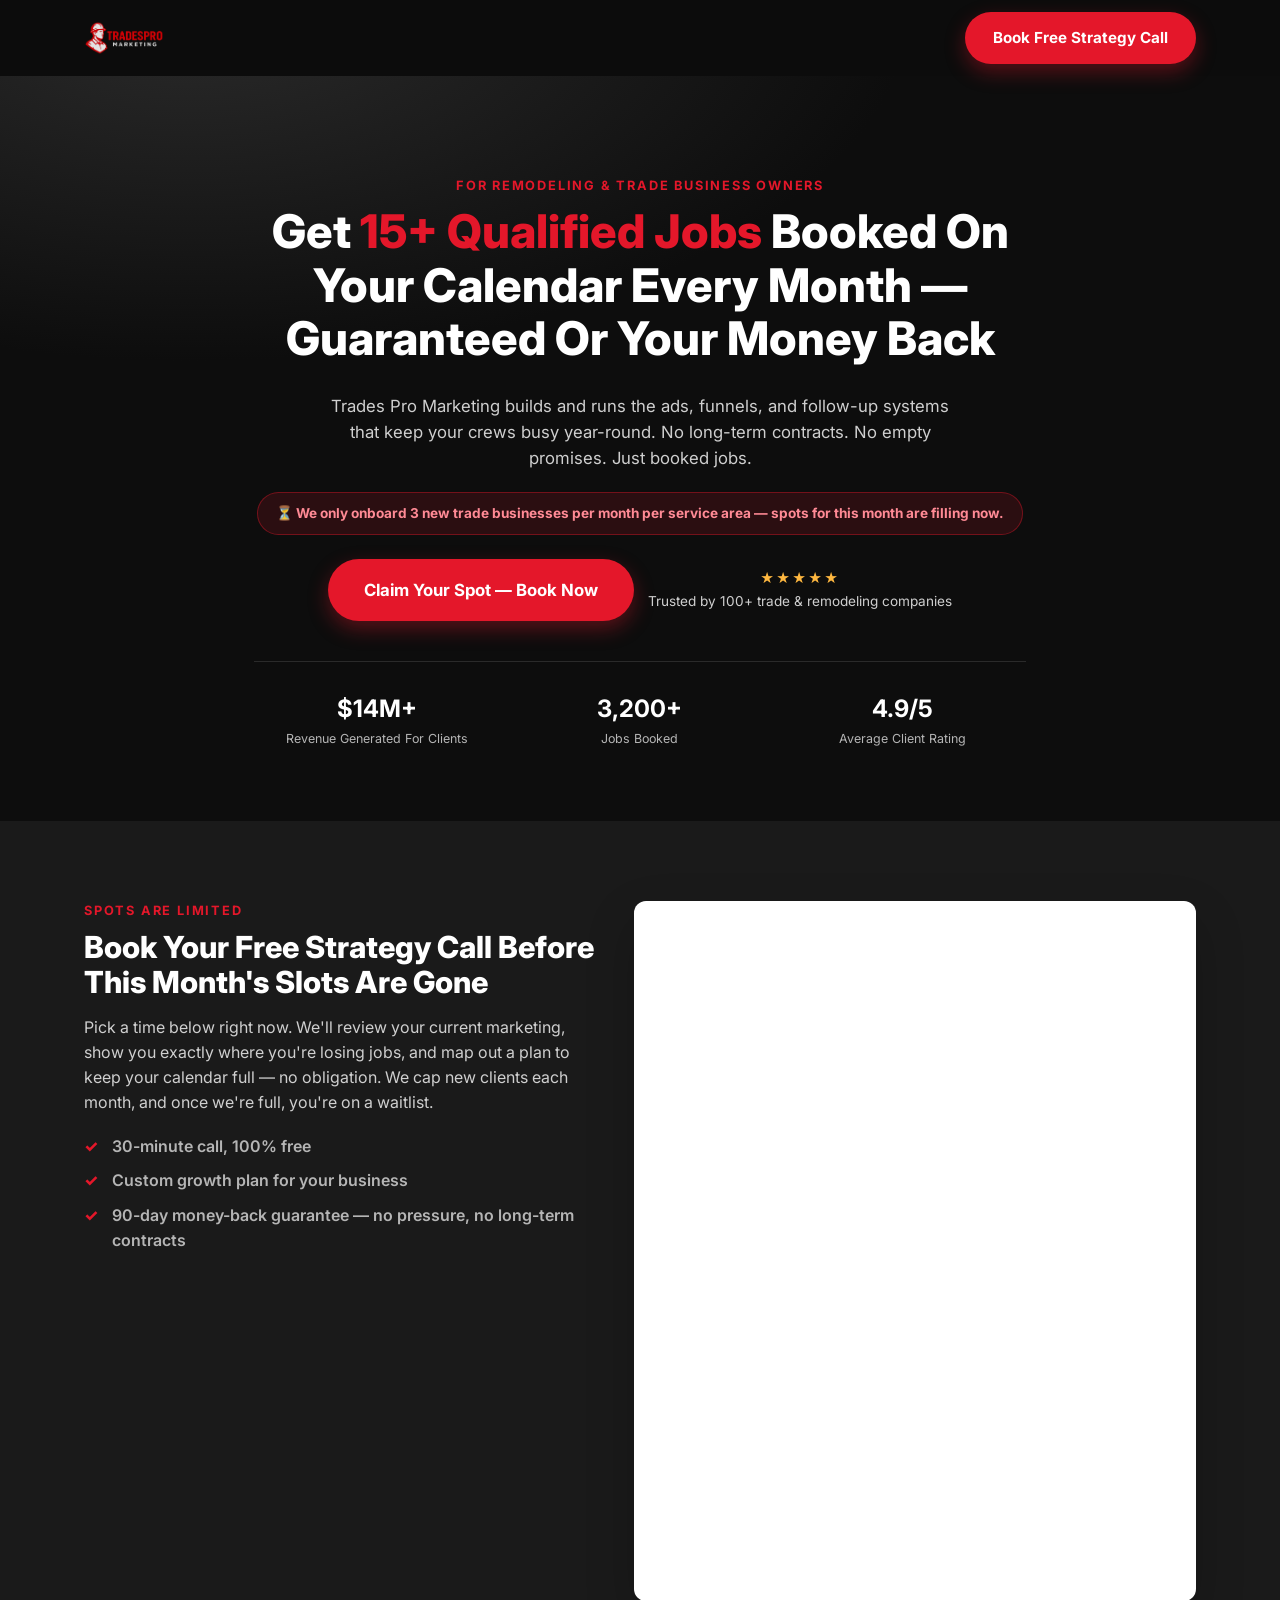
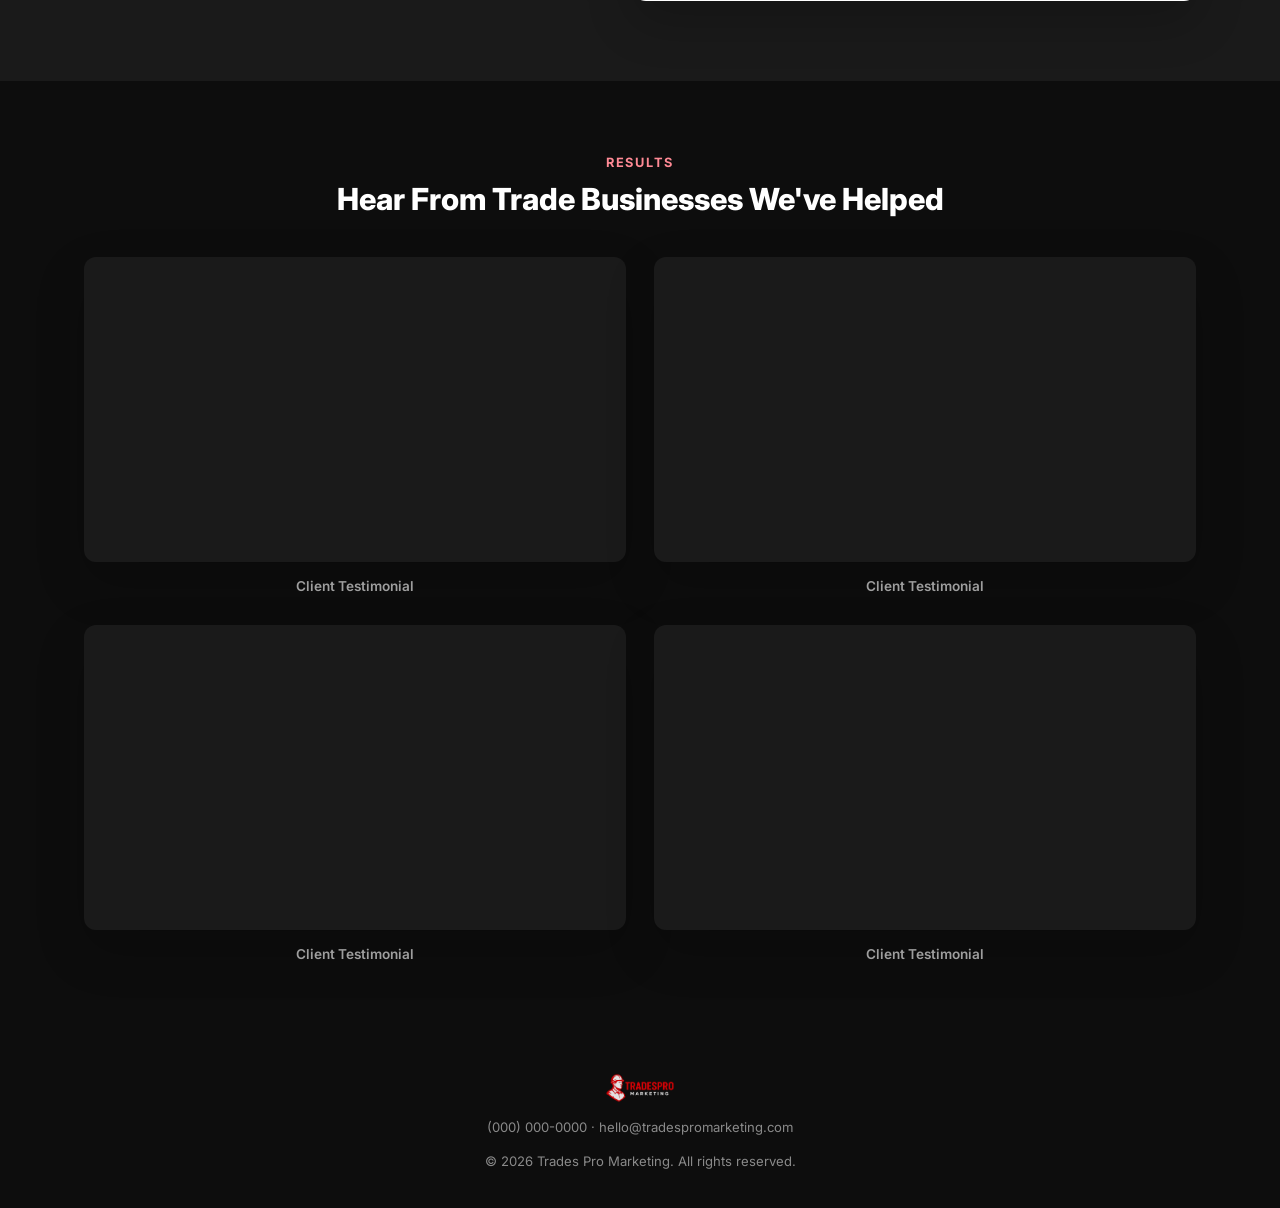
==== commit 7fbcd4ed: "Embed real Loom testimonial videos, switch grid to 2x2 - Replace the 3 placeholder testimonial slots" ====
--- a/index.html
+++ b/index.html
@@ -76,36 +76,27 @@
     <div class="video-testimonials-grid">
       <div class="video-testimonial-card">
         <div class="video-embed">
-          <!--
-            TESTIMONIAL VIDEO
-            Replace with your video embed (Wistia, Vimeo, YouTube, or a GHL Video element), e.g.:
-            <iframe src="https://player.vimeo.com/video/YOUR_VIDEO_ID"
-                    allow="autoplay; fullscreen; picture-in-picture" allowfullscreen></iframe>
-          -->
-          <div class="embed-placeholder">
-            <p><strong>Testimonial Video</strong></p>
-            <p>Swap for your video embed code.</p>
-          </div>
+          <iframe src="https://www.loom.com/embed/7b9d0e62877049aaaf5a6430869d6ccc" allow="autoplay; fullscreen" allowfullscreen title="Client testimonial 1"></iframe>
         </div>
-        <p class="testimonial-name">Mike R. — Remodeling Contractor</p>
+        <p class="testimonial-name">Client Testimonial</p>
       </div>
       <div class="video-testimonial-card">
         <div class="video-embed">
-          <div class="embed-placeholder">
-            <p><strong>Testimonial Video</strong></p>
-            <p>Swap for your video embed code.</p>
-          </div>
+          <iframe src="https://www.loom.com/embed/924ecc79d4954b419c20185c8637b22e" allow="autoplay; fullscreen" allowfullscreen title="Client testimonial 2"></iframe>
         </div>
-        <p class="testimonial-name">Danielle K. — HVAC Company Owner</p>
+        <p class="testimonial-name">Client Testimonial</p>
       </div>
       <div class="video-testimonial-card">
         <div class="video-embed">
-          <div class="embed-placeholder">
-            <p><strong>Testimonial Video</strong></p>
-            <p>Swap for your video embed code.</p>
-          </div>
+          <iframe src="https://www.loom.com/embed/4227c7f406a943a18d7a30c136002946" allow="autoplay; fullscreen" allowfullscreen title="Client testimonial 3"></iframe>
         </div>
-        <p class="testimonial-name">Carlos M. — Roofing &amp; Exteriors</p>
+        <p class="testimonial-name">Client Testimonial</p>
+      </div>
+      <div class="video-testimonial-card">
+        <div class="video-embed">
+          <iframe src="https://www.loom.com/embed/76eda96cc26a411a8e358219e3bd89df" allow="autoplay; fullscreen" allowfullscreen title="Client testimonial 4"></iframe>
+        </div>
+        <p class="testimonial-name">Client Testimonial</p>
       </div>
     </div>
   </div>
--- a/css/styles.css
+++ b/css/styles.css
@@ -132,7 +132,7 @@
 .video-testimonial-card{display:flex;flex-direction:column;gap:14px;}
 .video-testimonial-card .video-embed{max-width:none;margin:0;}
 .video-testimonial-card .testimonial-name{text-align:center;}
-@media(min-width:900px){.video-testimonials-grid{grid-template-columns:repeat(3,1fr);}}
+@media(min-width:700px){.video-testimonials-grid{grid-template-columns:repeat(2,1fr);}}
 
 /* Booking */
 .booking{padding:80px 0;background:var(--navy-800);}
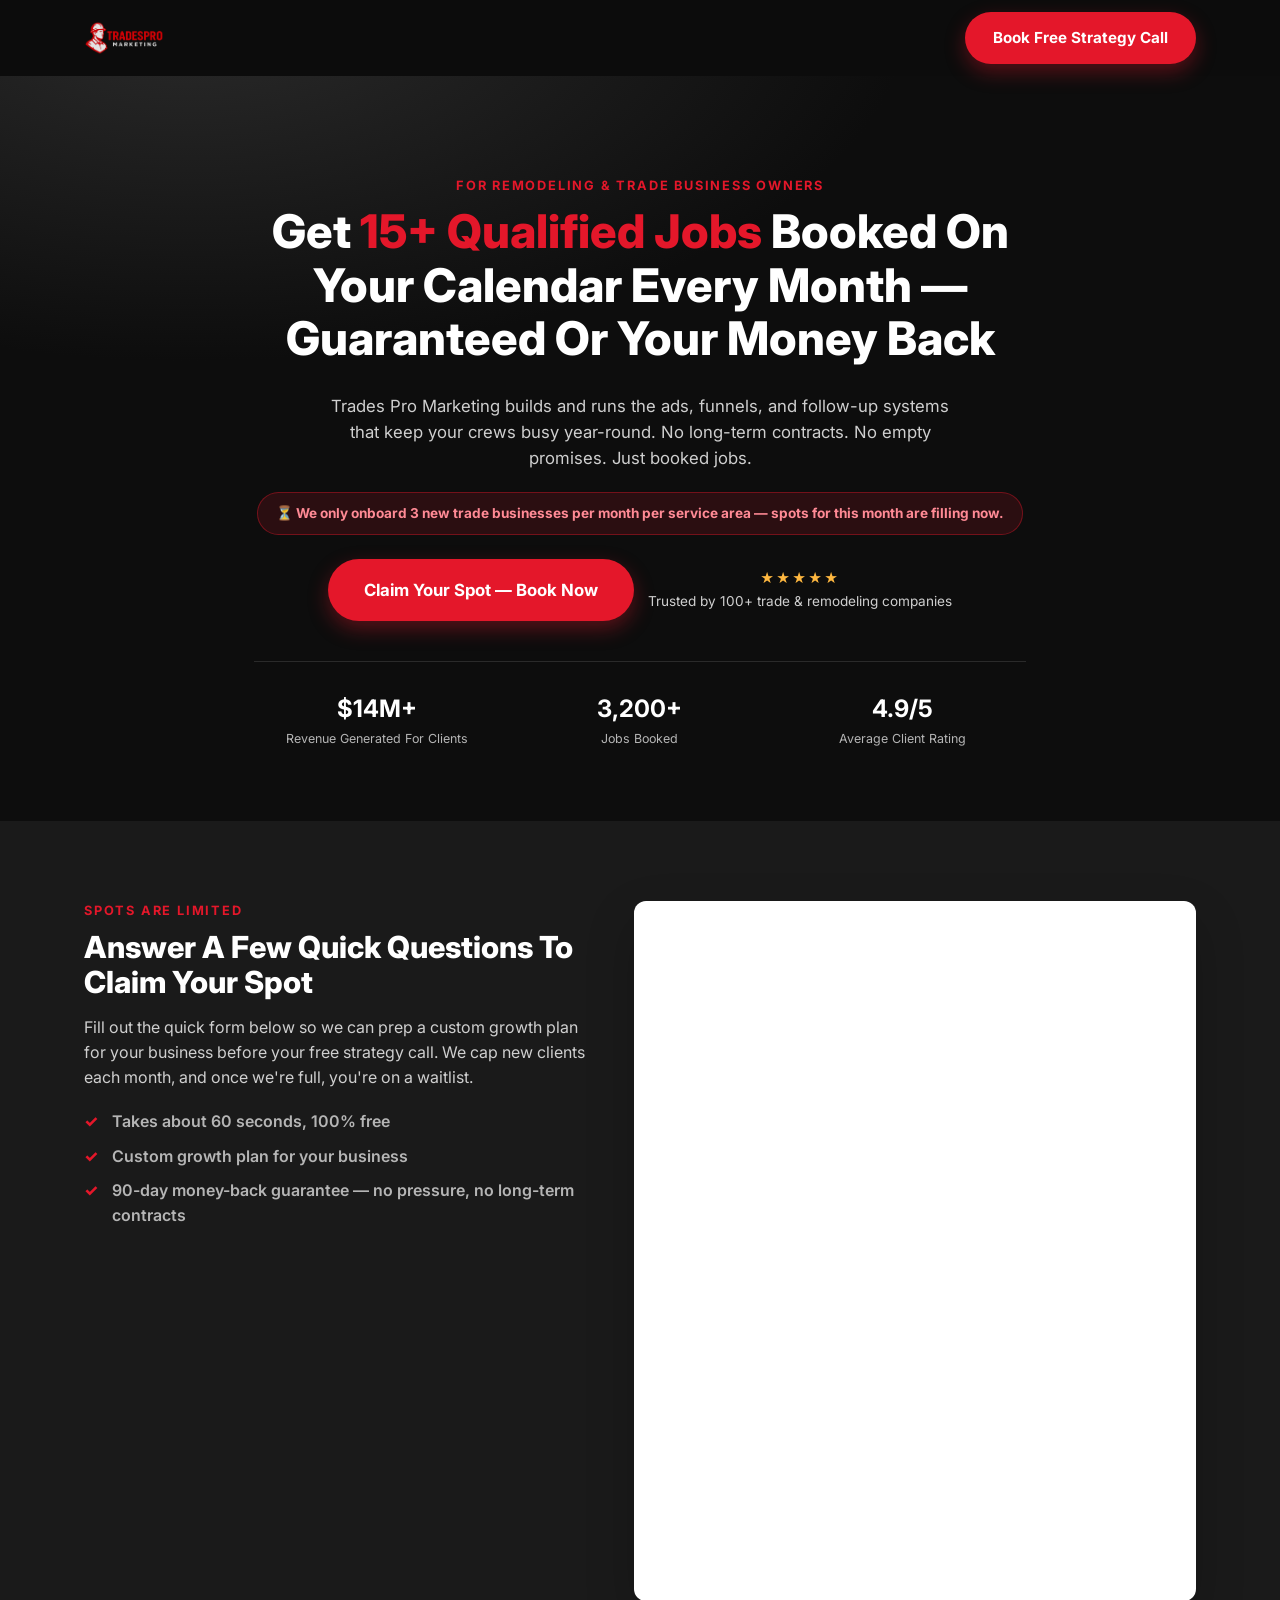
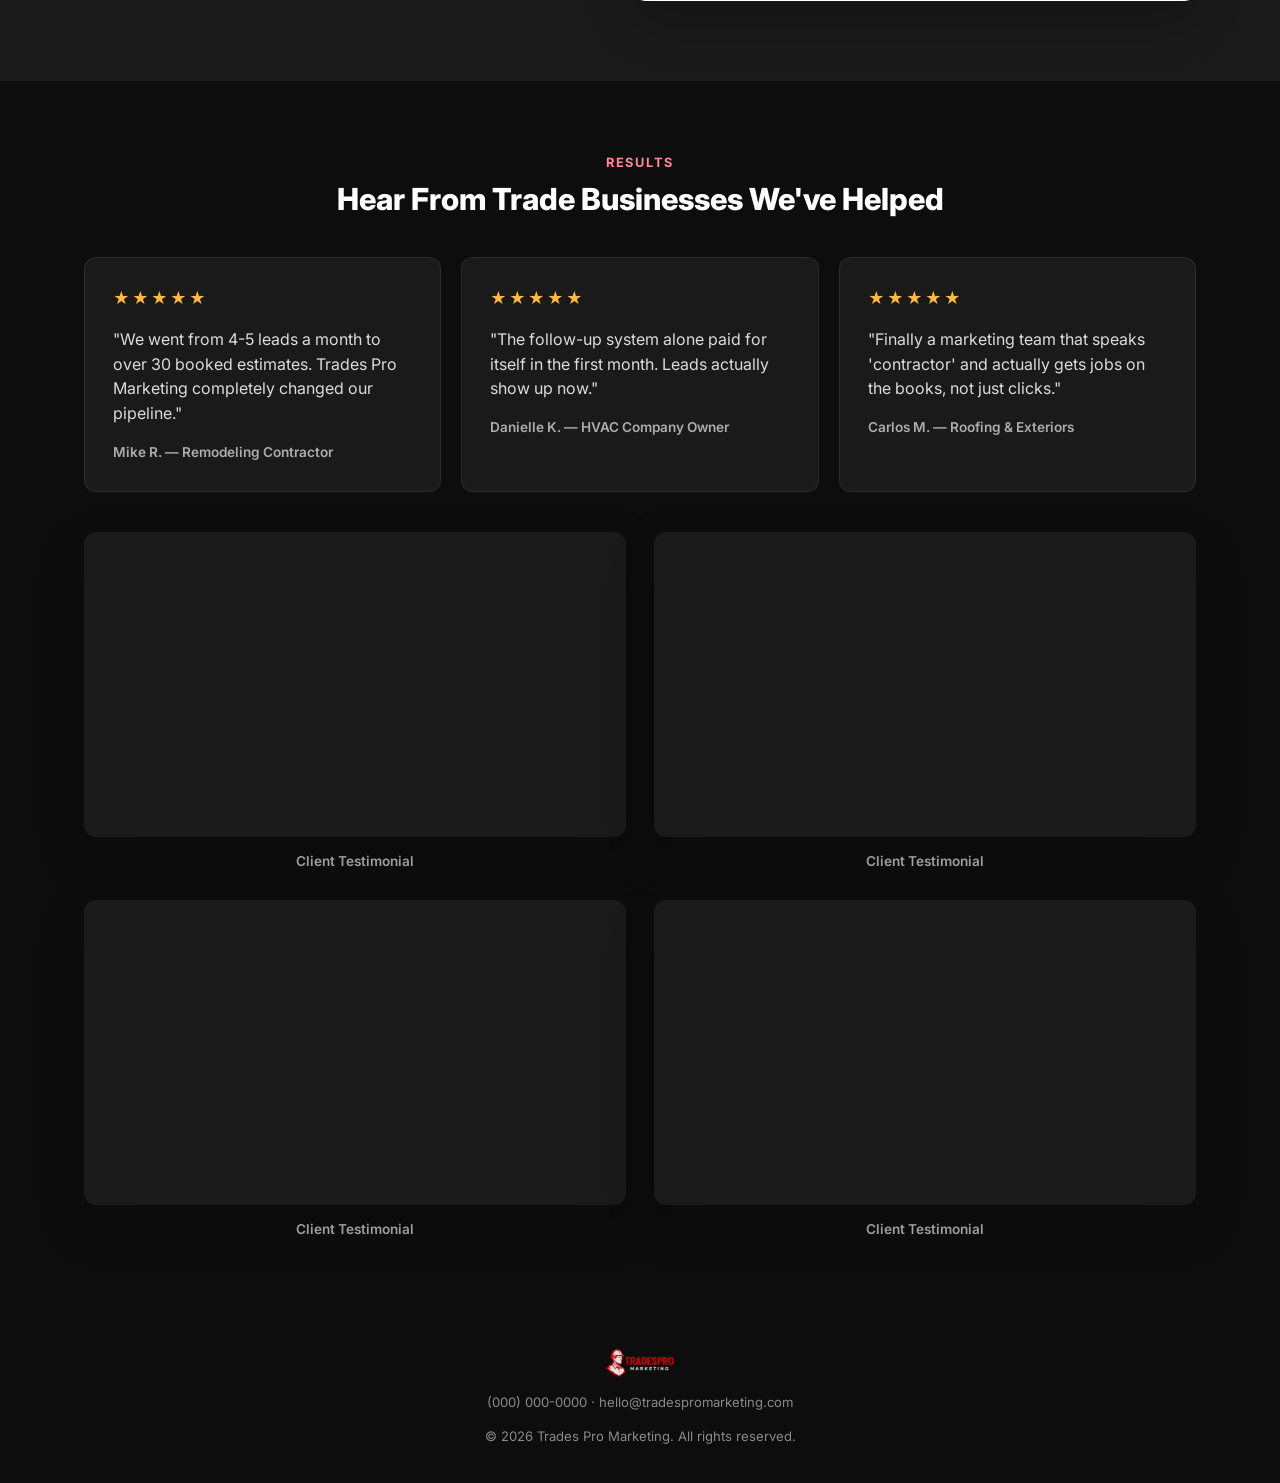
==== commit 0a3fbcf7: "Merge into one page: offer -> survey -> testimonials (messages + videos) Matches the requested Apex-" ====
--- a/index.html
+++ b/index.html
@@ -18,7 +18,7 @@
     <a href="#top" class="brand">
       <img src="assets/img/logo-white.png" alt="Trades Pro Marketing" class="brand-logo" id="brandLogo">
     </a>
-    <a href="#booking" class="btn btn-primary btn-header">Book Free Strategy Call</a>
+    <a href="#survey" class="btn btn-primary btn-header">Book Free Strategy Call</a>
   </div>
 </header>
 
@@ -30,7 +30,7 @@
     <p class="hero-sub">Trades Pro Marketing builds and runs the ads, funnels, and follow-up systems that keep your crews busy year-round. No long-term contracts. No empty promises. Just booked jobs.</p>
     <div class="urgency-flag">⏳ We only onboard 3 new trade businesses per month per service area — spots for this month are filling now.</div>
     <div class="hero-cta-row">
-      <a href="#booking" class="btn btn-primary btn-lg">Claim Your Spot — Book Now</a>
+      <a href="#survey" class="btn btn-primary btn-lg">Claim Your Spot — Book Now</a>
       <div class="hero-cta-note">
         <span class="stars">★★★★★</span>
         <span>Trusted by 100+ trade &amp; remodeling companies</span>
@@ -44,35 +44,52 @@
   </div>
 </section>
 
-<!-- ============ CALENDAR / BOOKING FORM ============ -->
-<section class="booking" id="booking">
+<!-- ============ SURVEY ============ -->
+<section class="booking" id="survey">
   <div class="container booking-inner">
     <div class="booking-copy">
       <p class="eyebrow">SPOTS ARE LIMITED</p>
-      <h2>Book Your Free Strategy Call Before This Month's Slots Are Gone</h2>
-      <p>Pick a time below right now. We'll review your current marketing, show you exactly where you're losing jobs, and map out a plan to keep your calendar full — no obligation. We cap new clients each month, and once we're full, you're on a waitlist.</p>
+      <h2>Answer A Few Quick Questions To Claim Your Spot</h2>
+      <p>Fill out the quick form below so we can prep a custom growth plan for your business before your free strategy call. We cap new clients each month, and once we're full, you're on a waitlist.</p>
       <ul class="booking-list">
-        <li>30-minute call, 100% free</li>
+        <li>Takes about 60 seconds, 100% free</li>
         <li>Custom growth plan for your business</li>
         <li>90-day money-back guarantee — no pressure, no long-term contracts</li>
       </ul>
     </div>
     <div class="booking-widget">
       <iframe
-        src="https://api.leadconnectorhq.com/widget/bookings/test-test-personal-calendar-0xxmpurse-fb0febbb-a2e2-4578-84ce-3a34a0b51e4eh7ypkq"
-        style="width:100%;height:100%;min-height:700px;border:none;overflow:hidden"
+        src="https://api.leadconnectorhq.com/widget/survey/tun1SD6PHfLc4ovBnPAc"
+        style="border:none;width:100%;height:100%;min-height:700px;"
         scrolling="no"
-        id="ghl-calendar"
-        title="Book your free strategy call"></iframe>
+        id="tun1SD6PHfLc4ovBnPAc"
+        title="survey"></iframe>
     </div>
   </div>
 </section>
 
-<!-- ============ TESTIMONIAL VIDEOS ============ -->
+<!-- ============ TESTIMONIALS ============ -->
 <section class="video-testimonials" id="testimonials">
   <div class="container">
     <p class="eyebrow center light">RESULTS</p>
     <h2 class="center light">Hear From Trade Businesses We've Helped</h2>
+    <div class="results-grid">
+      <div class="testimonial-card">
+        <p class="stars">★★★★★</p>
+        <p class="testimonial-quote">"We went from 4-5 leads a month to over 30 booked estimates. Trades Pro Marketing completely changed our pipeline."</p>
+        <p class="testimonial-name">Mike R. — Remodeling Contractor</p>
+      </div>
+      <div class="testimonial-card">
+        <p class="stars">★★★★★</p>
+        <p class="testimonial-quote">"The follow-up system alone paid for itself in the first month. Leads actually show up now."</p>
+        <p class="testimonial-name">Danielle K. — HVAC Company Owner</p>
+      </div>
+      <div class="testimonial-card">
+        <p class="stars">★★★★★</p>
+        <p class="testimonial-quote">"Finally a marketing team that speaks 'contractor' and actually gets jobs on the books, not just clicks."</p>
+        <p class="testimonial-name">Carlos M. — Roofing &amp; Exteriors</p>
+      </div>
+    </div>
     <div class="video-testimonials-grid">
       <div class="video-testimonial-card">
         <div class="video-embed">
@@ -114,7 +131,7 @@
   </div>
 </footer>
 
-<a href="#booking" class="sticky-cta">Book Free Strategy Call</a>
+<a href="#survey" class="sticky-cta">Book Free Strategy Call</a>
 
 <script src="https://link.msgsndr.com/js/form_embed.js"></script>
 <script src="js/main.js"></script>
--- a/css/styles.css
+++ b/css/styles.css
@@ -213,13 +213,6 @@
   overflow:hidden;
 }
 .survey-widget iframe{display:block;width:100%;height:100%;min-height:600px;border:0;}
-.survey-placeholder{
-  min-height:600px;
-  display:flex;flex-direction:column;align-items:center;justify-content:center;
-  text-align:center;padding:40px;color:#b5b5b5;
-  background:repeating-linear-gradient(45deg, var(--navy-800), var(--navy-800) 10px, #232323 10px, #232323 20px);
-}
-.survey-placeholder strong{color:var(--white);}
 
 .ty-footer{padding:36px 0;}
 .ty-footer-inner{display:flex;flex-direction:column;align-items:center;gap:14px;text-align:center;}
